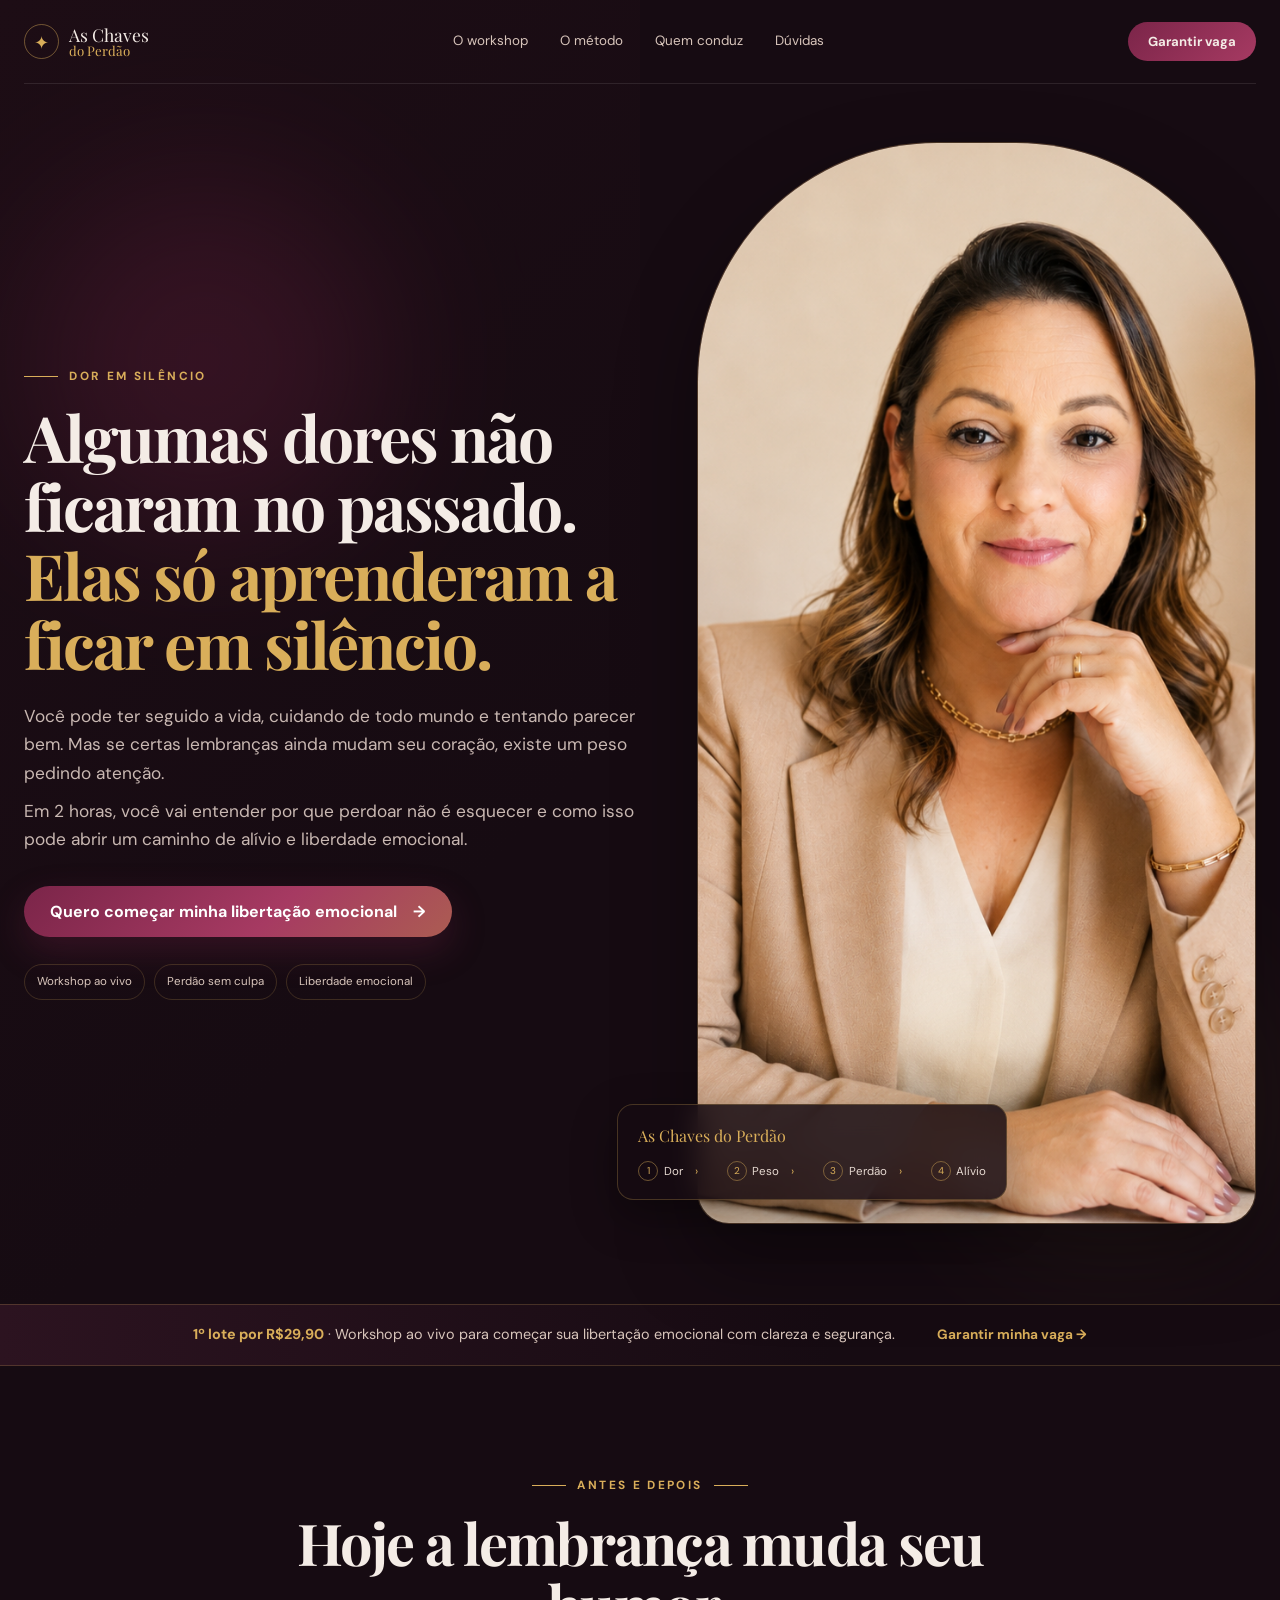
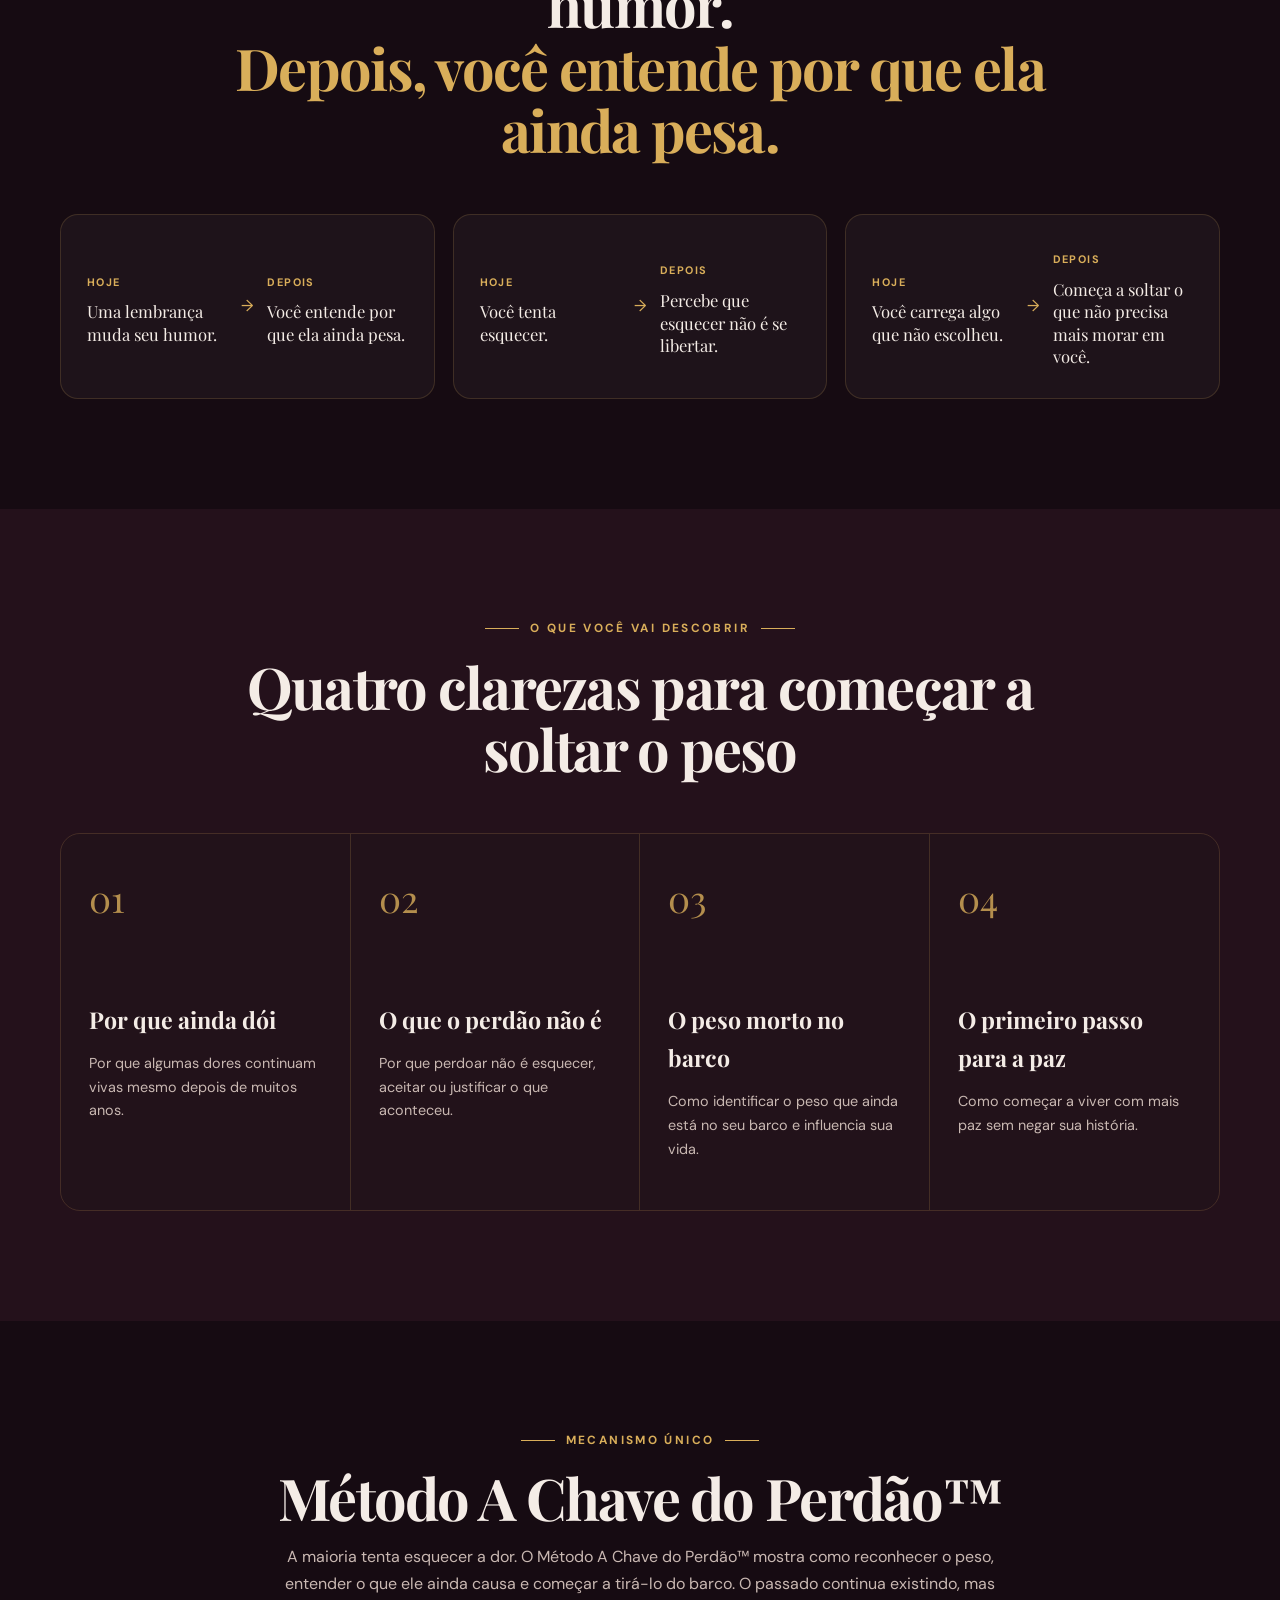
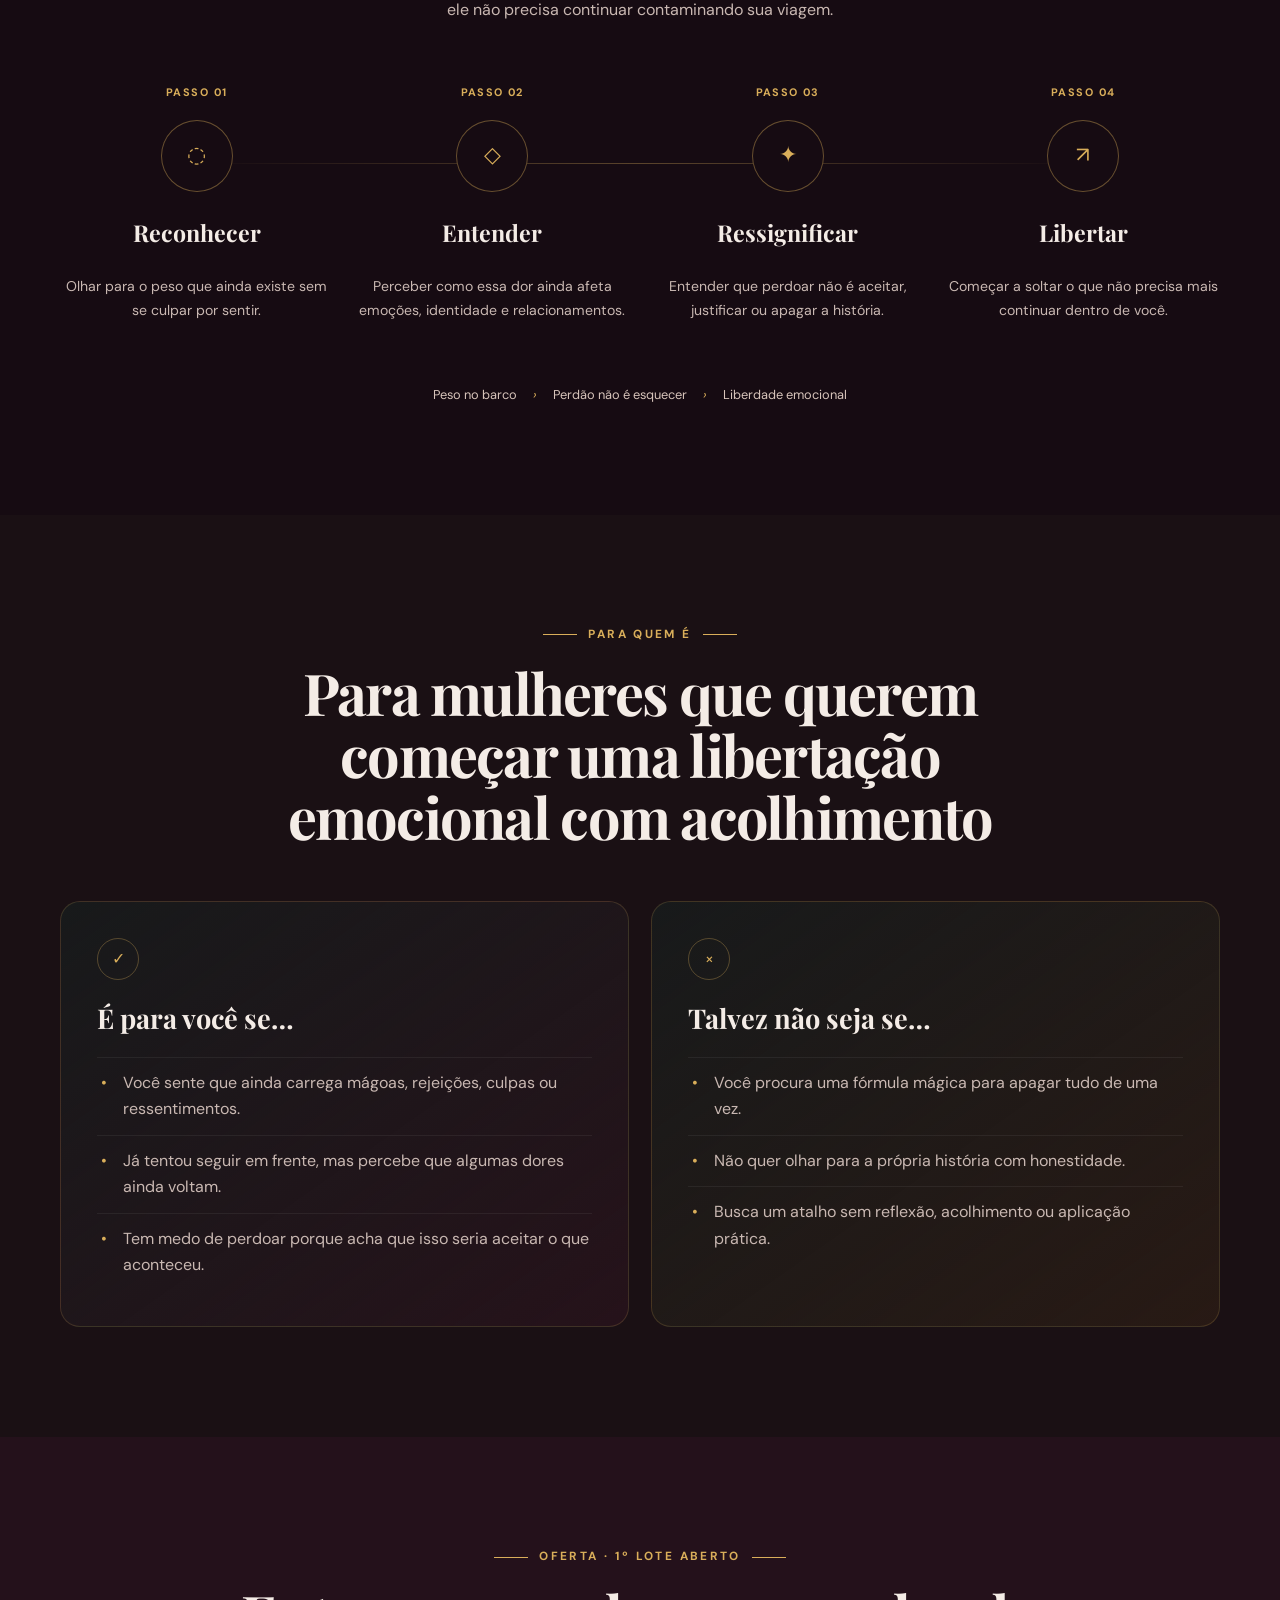
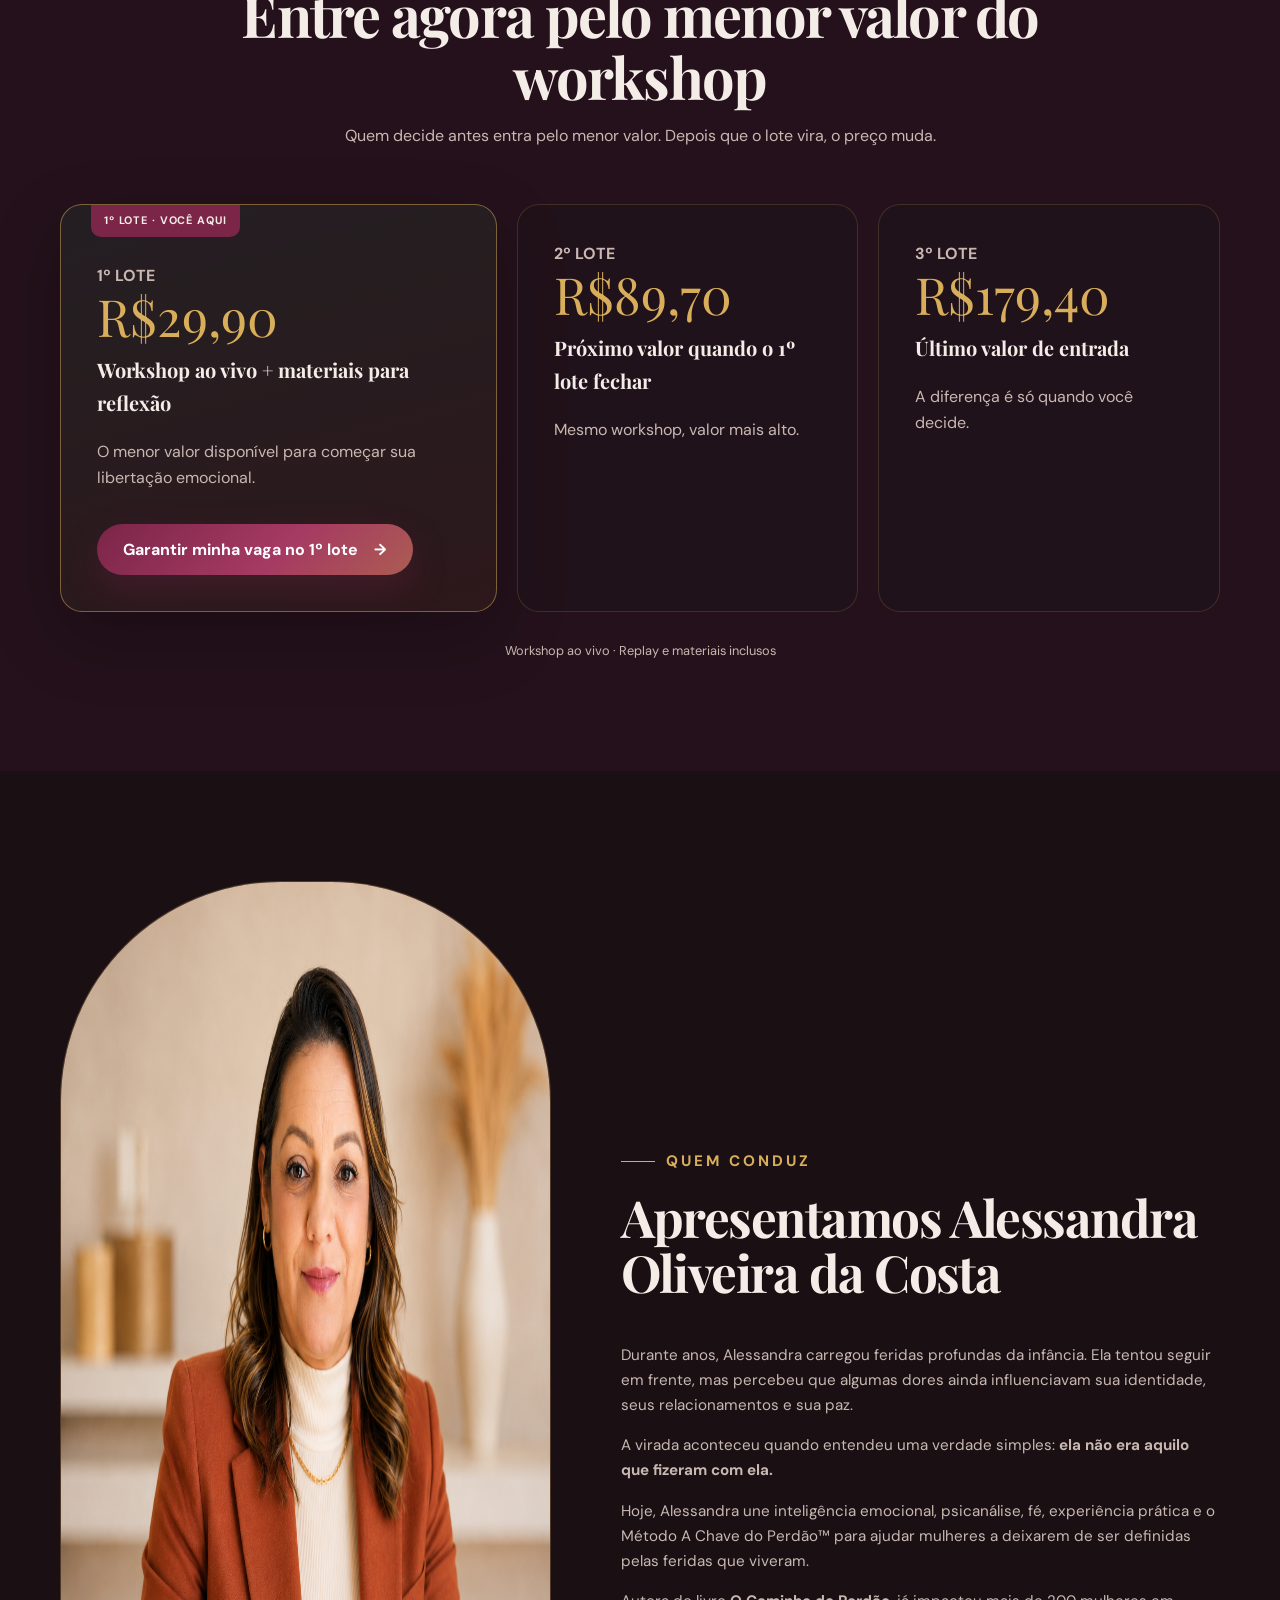
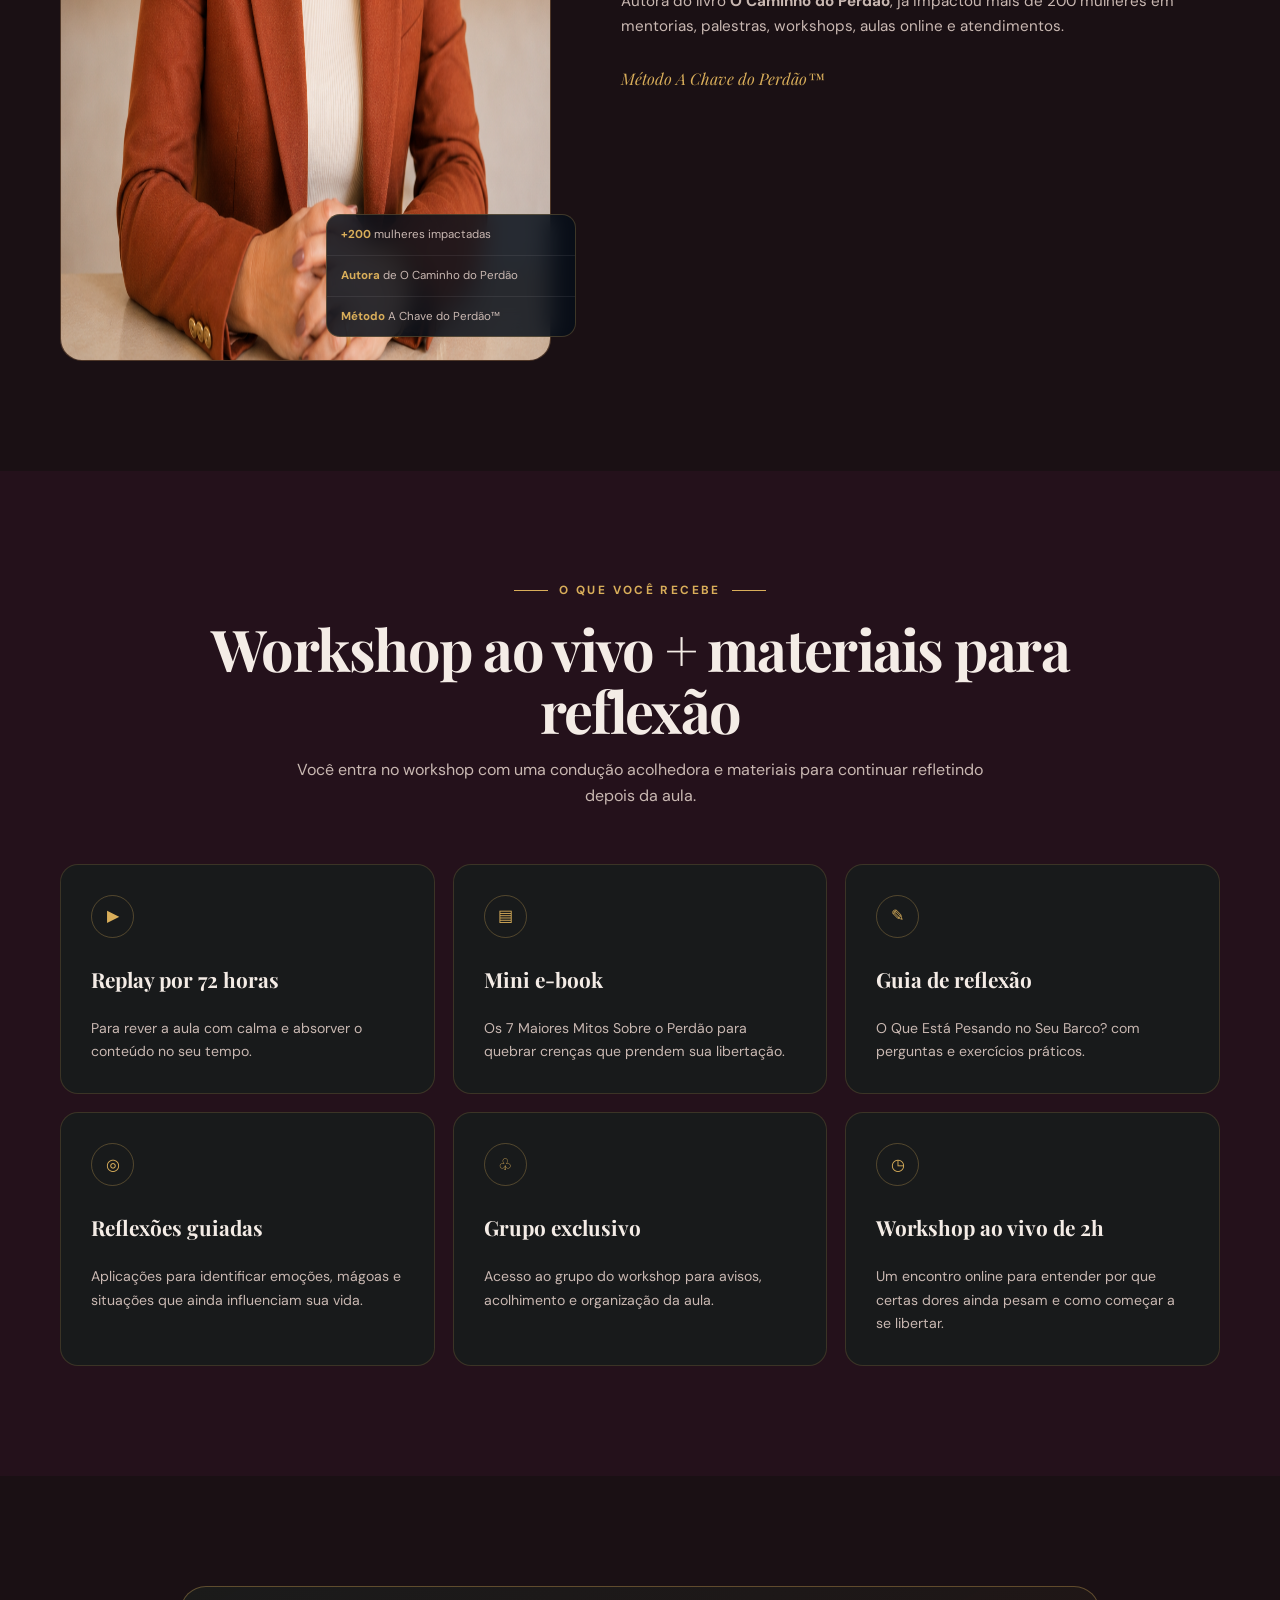
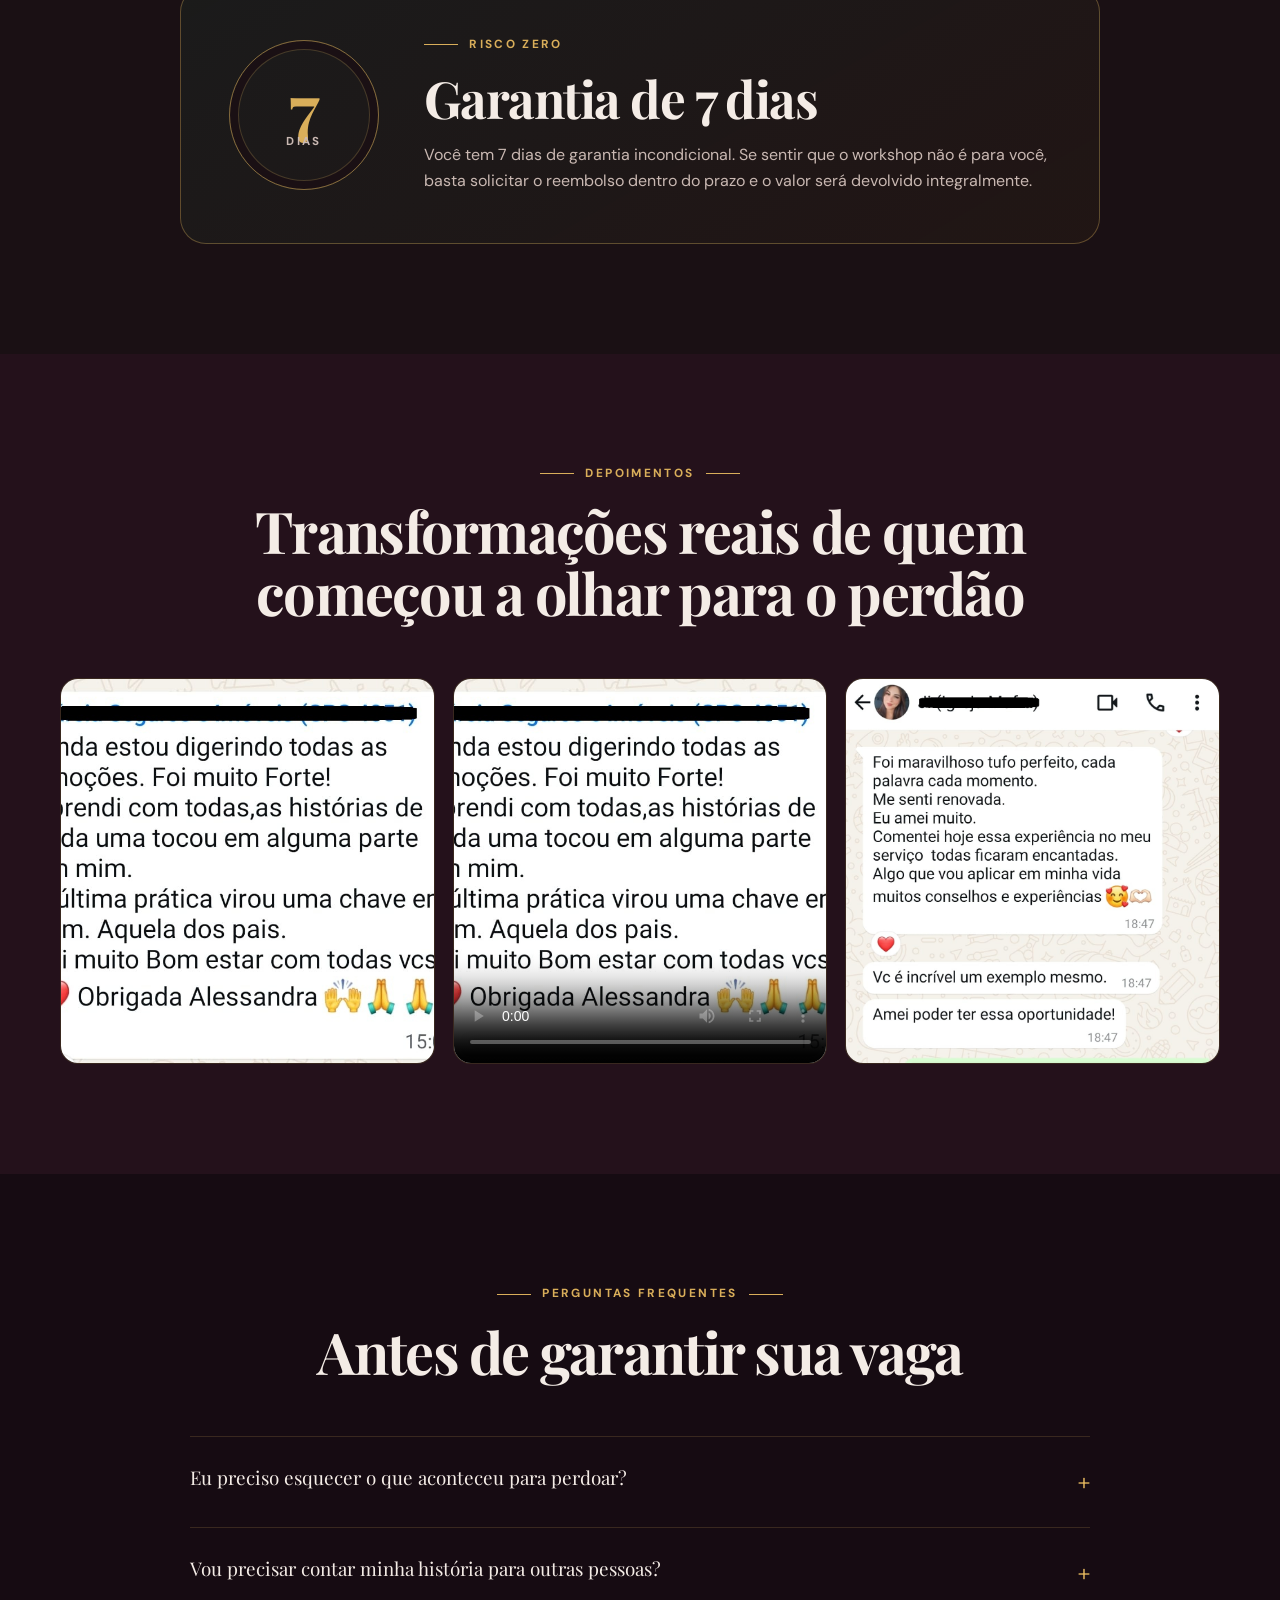
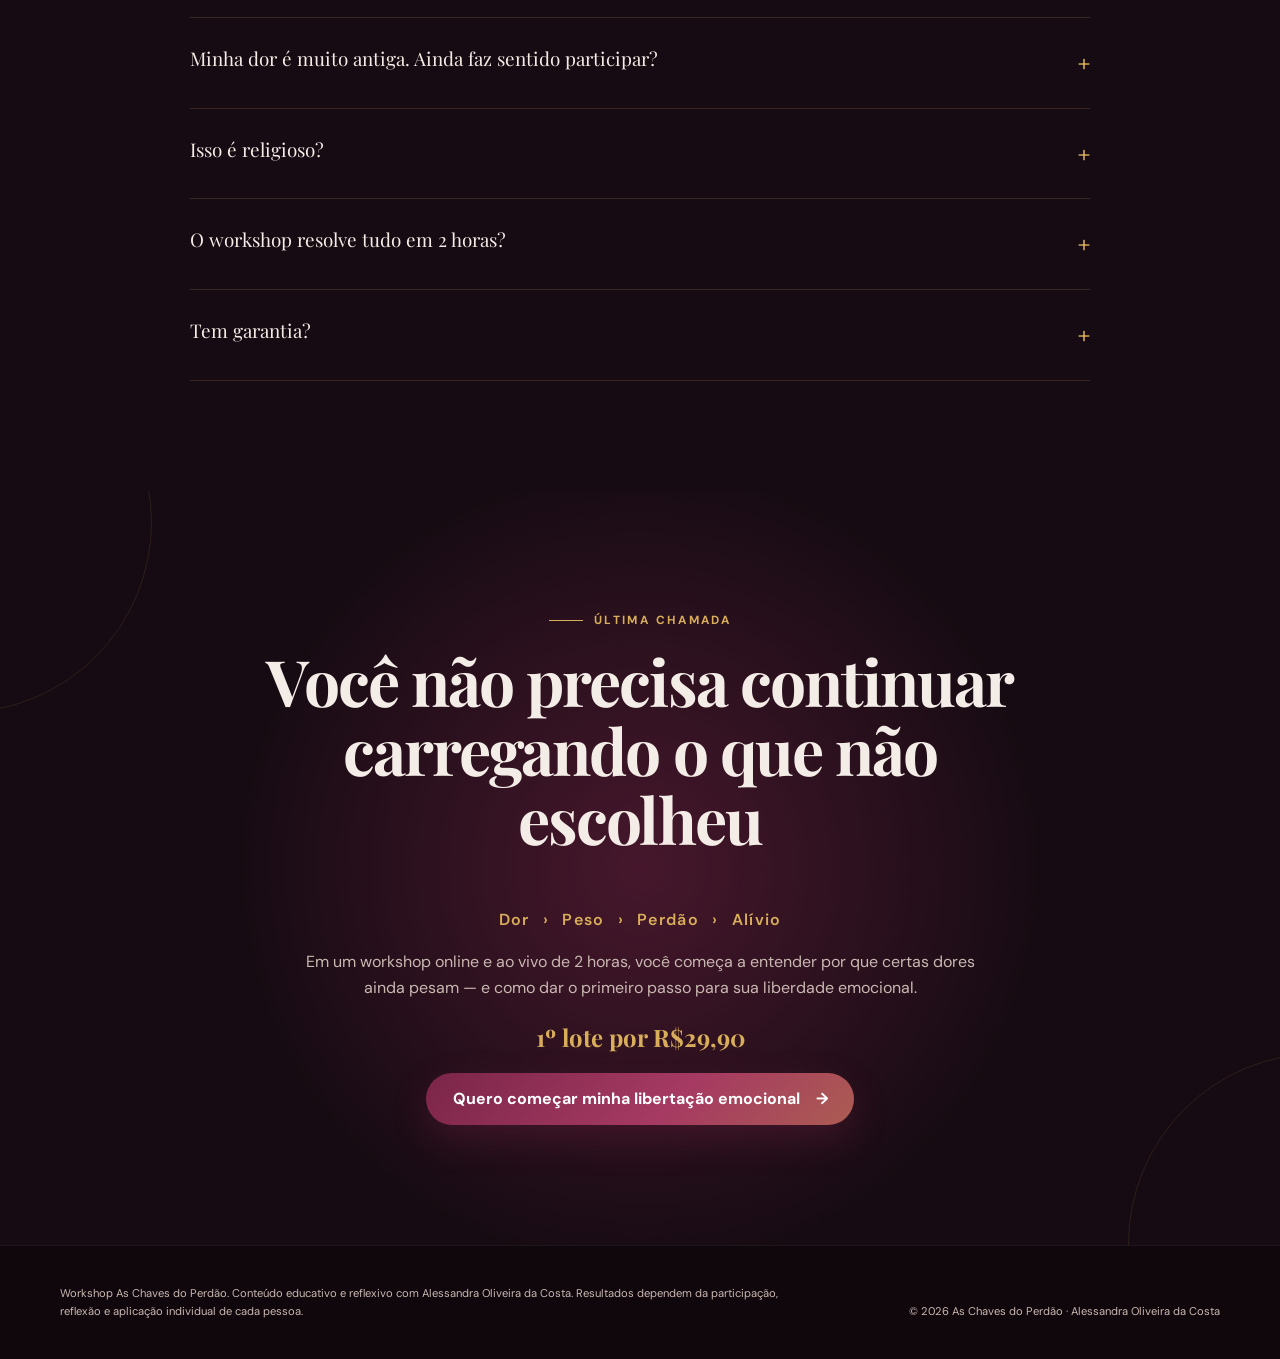
==== index.html @ 867c5a34 "Converte paginas da Jo para site estatico" ====
<!doctype html>
<html lang="pt-BR">
  <head>
    <meta charset="UTF-8" />
    <meta name="viewport" content="width=device-width, initial-scale=1" />
    <meta name="theme-color" content="#160b12" />
    <meta name="description" content="Workshop As Chaves do Perdão com Alessandra Oliveira da Costa." />
    <title>As Chaves do Perdão</title>
    <link rel="icon" href="/favicon.svg" type="image/svg+xml" />
    <link rel="preconnect" href="https://fonts.googleapis.com" />
    <link rel="preconnect" href="https://fonts.gstatic.com" crossorigin />
    <link href="https://fonts.googleapis.com/css2?family=DM+Sans:wght@400;500;600;700&family=Playfair+Display:wght@600;700&display=swap" rel="stylesheet" />
    <link rel="stylesheet" href="/styles.css" />
    <script src="/script.js" defer></script>
  </head>
  <body>
    <a class="skip-link" href="#conteudo">Ir para o conteúdo</a>

    <header class="site-header" aria-label="Navegação principal">
      <a class="brand" href="#inicio" aria-label="As Chaves do Perdão — início">
        <span class="brand-mark" aria-hidden="true">✦</span>
        <span>As Chaves <em>do Perdão</em></span>
      </a>
      <nav class="desktop-nav" aria-label="Seções da página">
        <a href="#descobertas">O workshop</a>
        <a href="#metodo">O método</a>
        <a href="#quem-conduz">Quem conduz</a>
        <a href="#faq">Dúvidas</a>
      </nav>
      <a class="button button-small" href="#oferta">Garantir vaga</a>
    </header>

    <main id="conteudo">
      <section class="hero" id="inicio">
        <div class="hero-glow hero-glow-one" aria-hidden="true"></div>
        <div class="hero-glow hero-glow-two" aria-hidden="true"></div>
        <div class="hero-copy reveal">
          <p class="eyebrow">Dor em silêncio</p>
          <h1 id="hero-title">Algumas dores não ficaram no passado.<br /><span>Elas só aprenderam a ficar em silêncio.</span></h1>
          <div class="hero-description" id="hero-description">
            <p>Você pode ter seguido a vida, cuidando de todo mundo e tentando parecer bem. Mas se certas lembranças ainda mudam seu coração, existe um peso pedindo atenção.</p>
            <p>Em 2 horas, você vai entender por que perdoar não é esquecer e como isso pode abrir um caminho de alívio e liberdade emocional.</p>
          </div>
          <a class="button button-primary" id="hero-button" href="#oferta">Quero começar minha libertação emocional <span aria-hidden="true">→</span></a>
          <ul class="hero-pills" aria-label="Destaques do workshop">
            <li>Workshop ao vivo</li>
            <li>Perdão sem culpa</li>
            <li>Liberdade emocional</li>
          </ul>
        </div>

        <div class="hero-visual reveal reveal-delay">
          <div class="image-frame">
            <img src="/assets/hero-alessandra.png" alt="Alessandra Oliveira da Costa" width="1080" height="1080" fetchpriority="high" />
            <div class="image-shine" aria-hidden="true"></div>
          </div>
          <div class="journey-card" aria-label="Jornada do workshop">
            <p>As Chaves do Perdão</p>
            <ol>
              <li><span>1</span>Dor</li>
              <li><span>2</span>Peso</li>
              <li><span>3</span>Perdão</li>
              <li><span>4</span>Alívio</li>
            </ol>
          </div>
        </div>
      </section>

      <aside class="offer-strip">
        <p><strong>1º lote por R$29,90</strong> · Workshop ao vivo para começar sua libertação emocional com clareza e segurança.</p>
        <a href="#oferta">Garantir minha vaga <span aria-hidden="true">→</span></a>
      </aside>

      <section class="section before-after" aria-labelledby="antes-depois-titulo">
        <div class="section-heading reveal">
          <p class="eyebrow">Antes e depois</p>
          <h2 id="antes-depois-titulo">Hoje a lembrança muda seu humor.<br /><span>Depois, você entende por que ela ainda pesa.</span></h2>
        </div>
        <div class="comparison-grid">
          <article class="comparison-card reveal">
            <div><span>Hoje</span><p>Uma lembrança muda seu humor.</p></div>
            <span class="comparison-arrow" aria-hidden="true">→</span>
            <div><span>Depois</span><p>Você entende por que ela ainda pesa.</p></div>
          </article>
          <article class="comparison-card reveal reveal-delay">
            <div><span>Hoje</span><p>Você tenta esquecer.</p></div>
            <span class="comparison-arrow" aria-hidden="true">→</span>
            <div><span>Depois</span><p>Percebe que esquecer não é se libertar.</p></div>
          </article>
          <article class="comparison-card reveal reveal-delay-two">
            <div><span>Hoje</span><p>Você carrega algo que não escolheu.</p></div>
            <span class="comparison-arrow" aria-hidden="true">→</span>
            <div><span>Depois</span><p>Começa a soltar o que não precisa mais morar em você.</p></div>
          </article>
        </div>
      </section>

      <section class="section section-alt" id="descobertas" aria-labelledby="descobertas-titulo">
        <div class="section-heading reveal">
          <p class="eyebrow">O que você vai descobrir</p>
          <h2 id="descobertas-titulo">Quatro clarezas para começar a soltar o peso</h2>
        </div>
        <div class="four-grid">
          <article class="number-card reveal"><span>01</span><h3>Por que ainda dói</h3><p>Por que algumas dores continuam vivas mesmo depois de muitos anos.</p></article>
          <article class="number-card reveal reveal-delay"><span>02</span><h3>O que o perdão não é</h3><p>Por que perdoar não é esquecer, aceitar ou justificar o que aconteceu.</p></article>
          <article class="number-card reveal reveal-delay-two"><span>03</span><h3>O peso morto no barco</h3><p>Como identificar o peso que ainda está no seu barco e influencia sua vida.</p></article>
          <article class="number-card reveal reveal-delay-three"><span>04</span><h3>O primeiro passo para a paz</h3><p>Como começar a viver com mais paz sem negar sua história.</p></article>
        </div>
      </section>

      <section class="section method" id="metodo" aria-labelledby="metodo-titulo">
        <div class="section-heading section-heading-wide reveal">
          <p class="eyebrow">Mecanismo único</p>
          <h2 id="metodo-titulo">Método A Chave do Perdão™</h2>
          <p>A maioria tenta esquecer a dor. O Método A Chave do Perdão™ mostra como reconhecer o peso, entender o que ele ainda causa e começar a tirá-lo do barco. O passado continua existindo, mas ele não precisa continuar contaminando sua viagem.</p>
        </div>
        <div class="method-path" aria-label="Etapas do método">
          <article class="method-step reveal"><span>Passo 01</span><div class="step-icon" aria-hidden="true">◌</div><h3>Reconhecer</h3><p>Olhar para o peso que ainda existe sem se culpar por sentir.</p></article>
          <article class="method-step reveal reveal-delay"><span>Passo 02</span><div class="step-icon" aria-hidden="true">◇</div><h3>Entender</h3><p>Perceber como essa dor ainda afeta emoções, identidade e relacionamentos.</p></article>
          <article class="method-step reveal reveal-delay-two"><span>Passo 03</span><div class="step-icon" aria-hidden="true">✦</div><h3>Ressignificar</h3><p>Entender que perdoar não é aceitar, justificar ou apagar a história.</p></article>
          <article class="method-step reveal reveal-delay-three"><span>Passo 04</span><div class="step-icon" aria-hidden="true">↗</div><h3>Libertar</h3><p>Começar a soltar o que não precisa mais continuar dentro de você.</p></article>
        </div>
        <div class="method-tags"><span>Peso no barco</span><i aria-hidden="true">›</i><span>Perdão não é esquecer</span><i aria-hidden="true">›</i><span>Liberdade emocional</span></div>
      </section>

      <section class="section audience" aria-labelledby="publico-titulo">
        <div class="section-heading reveal">
          <p class="eyebrow">Para quem é</p>
          <h2 id="publico-titulo">Para mulheres que querem começar uma libertação emocional com acolhimento</h2>
        </div>
        <div class="audience-grid">
          <article class="audience-card audience-yes reveal">
            <span class="audience-icon" aria-hidden="true">✓</span><h3>É para você se…</h3>
            <ul><li>Você sente que ainda carrega mágoas, rejeições, culpas ou ressentimentos.</li><li>Já tentou seguir em frente, mas percebe que algumas dores ainda voltam.</li><li>Tem medo de perdoar porque acha que isso seria aceitar o que aconteceu.</li></ul>
          </article>
          <article class="audience-card audience-no reveal reveal-delay">
            <span class="audience-icon" aria-hidden="true">×</span><h3>Talvez não seja se…</h3>
            <ul><li>Você procura uma fórmula mágica para apagar tudo de uma vez.</li><li>Não quer olhar para a própria história com honestidade.</li><li>Busca um atalho sem reflexão, acolhimento ou aplicação prática.</li></ul>
          </article>
        </div>
      </section>

      <section class="section section-alt pricing-section" id="oferta" aria-labelledby="oferta-titulo">
        <div class="section-heading reveal">
          <p class="eyebrow">Oferta · 1º lote aberto</p>
          <h2 id="oferta-titulo">Entre agora pelo menor valor do workshop</h2>
          <p>Quem decide antes entra pelo menor valor. Depois que o lote vira, o preço muda.</p>
        </div>
        <div class="pricing-grid">
          <article class="price-card featured reveal">
            <span class="price-badge">1º lote · você aqui</span><p class="price-lot">1º lote</p><p class="price">R$29,90</p><h3>Workshop ao vivo + materiais para reflexão</h3><p>O menor valor disponível para começar sua libertação emocional.</p>
            <a class="button button-primary" href="#oferta">Garantir minha vaga no 1º lote <span aria-hidden="true">→</span></a>
          </article>
          <article class="price-card muted reveal reveal-delay"><p class="price-lot">2º lote</p><p class="price">R$89,70</p><h3>Próximo valor quando o 1º lote fechar</h3><p>Mesmo workshop, valor mais alto.</p></article>
          <article class="price-card muted reveal reveal-delay-two"><p class="price-lot">3º lote</p><p class="price">R$179,40</p><h3>Último valor de entrada</h3><p>A diferença é só quando você decide.</p></article>
        </div>
        <p class="pricing-note">Workshop ao vivo · Replay e materiais inclusos</p>
      </section>

      <section class="section presenter" id="quem-conduz" aria-labelledby="apresentadora-titulo">
        <div class="presenter-visual reveal">
          <img src="/assets/quem-conduz-alessandra.png" alt="Alessandra Oliveira da Costa, criadora do Método A Chave do Perdão" width="1080" height="1080" />
          <div class="presenter-stats"><span><strong>+200</strong> mulheres impactadas</span><span><strong>Autora</strong> de O Caminho do Perdão</span><span><strong>Método</strong> A Chave do Perdão™</span></div>
        </div>
        <div class="presenter-copy reveal reveal-delay">
          <p class="eyebrow">Quem conduz</p>
          <h2 id="apresentadora-titulo">Apresentamos Alessandra Oliveira da Costa</h2>
          <p>Durante anos, Alessandra carregou feridas profundas da infância. Ela tentou seguir em frente, mas percebeu que algumas dores ainda influenciavam sua identidade, seus relacionamentos e sua paz.</p>
          <p>A virada aconteceu quando entendeu uma verdade simples: <strong>ela não era aquilo que fizeram com ela.</strong></p>
          <p>Hoje, Alessandra une inteligência emocional, psicanálise, fé, experiência prática e o Método A Chave do Perdão™ para ajudar mulheres a deixarem de ser definidas pelas feridas que viveram.</p>
          <p>Autora do livro <strong>O Caminho do Perdão</strong>, já impactou mais de 200 mulheres em mentorias, palestras, workshops, aulas online e atendimentos.</p>
          <span class="signature">Método A Chave do Perdão™</span>
        </div>
      </section>

      <section class="section section-alt receive" aria-labelledby="recebe-titulo">
        <div class="section-heading section-heading-wide reveal">
          <p class="eyebrow">O que você recebe</p>
          <h2 id="recebe-titulo">Workshop ao vivo + materiais para reflexão</h2>
          <p>Você entra no workshop com uma condução acolhedora e materiais para continuar refletindo depois da aula.</p>
        </div>
        <div class="receive-grid">
          <article class="receive-card reveal"><span aria-hidden="true">▶</span><h3>Replay por 72 horas</h3><p>Para rever a aula com calma e absorver o conteúdo no seu tempo.</p></article>
          <article class="receive-card reveal reveal-delay"><span aria-hidden="true">▤</span><h3>Mini e-book</h3><p>Os 7 Maiores Mitos Sobre o Perdão para quebrar crenças que prendem sua libertação.</p></article>
          <article class="receive-card reveal reveal-delay-two"><span aria-hidden="true">✎</span><h3>Guia de reflexão</h3><p>O Que Está Pesando no Seu Barco? com perguntas e exercícios práticos.</p></article>
          <article class="receive-card reveal"><span aria-hidden="true">◎</span><h3>Reflexões guiadas</h3><p>Aplicações para identificar emoções, mágoas e situações que ainda influenciam sua vida.</p></article>
          <article class="receive-card reveal reveal-delay"><span aria-hidden="true">♧</span><h3>Grupo exclusivo</h3><p>Acesso ao grupo do workshop para avisos, acolhimento e organização da aula.</p></article>
          <article class="receive-card reveal reveal-delay-two"><span aria-hidden="true">◷</span><h3>Workshop ao vivo de 2h</h3><p>Um encontro online para entender por que certas dores ainda pesam e como começar a se libertar.</p></article>
        </div>
      </section>

      <section class="section guarantee" aria-labelledby="garantia-titulo">
        <div class="guarantee-card reveal">
          <div class="guarantee-seal"><strong>7</strong><span>dias</span></div>
          <div><p class="eyebrow">Risco zero</p><h2 id="garantia-titulo">Garantia de 7 dias</h2><p>Você tem 7 dias de garantia incondicional. Se sentir que o workshop não é para você, basta solicitar o reembolso dentro do prazo e o valor será devolvido integralmente.</p></div>
        </div>
      </section>

      <section class="section section-alt testimonials" aria-labelledby="depoimentos-titulo">
        <div class="section-heading reveal"><p class="eyebrow">Depoimentos</p><h2 id="depoimentos-titulo">Transformações reais de quem começou a olhar para o perdão</h2></div>
        <div class="testimonial-grid">
          <figure class="testimonial reveal"><img src="/assets/depoimento-marcia.jpg" alt="Depoimento de Márcia sobre a experiência" width="1080" height="1350" /></figure>
          <figure class="testimonial testimonial-video reveal reveal-delay"><video controls preload="metadata" poster="/assets/depoimento-marcia.jpg"><source src="/assets/depoimento.mp4" type="video/mp4" />Seu navegador não suporta a reprodução do vídeo.</video></figure>
          <figure class="testimonial reveal reveal-delay-two"><img src="/assets/depoimento-ji.jpg" alt="Depoimento de participante sobre a experiência" width="1080" height="1350" /></figure>
        </div>
      </section>

      <section class="section faq" id="faq" aria-labelledby="faq-titulo">
        <div class="section-heading reveal"><p class="eyebrow">Perguntas frequentes</p><h2 id="faq-titulo">Antes de garantir sua vaga</h2></div>
        <div class="accordion reveal">
          <details><summary>Eu preciso esquecer o que aconteceu para perdoar?<span aria-hidden="true">+</span></summary><p>Não. O workshop mostra justamente que perdoar não é esquecer. Perdoar é começar a soltar o peso que ficou dentro de você.</p></details>
          <details><summary>Vou precisar contar minha história para outras pessoas?<span aria-hidden="true">+</span></summary><p>Não. As reflexões podem ser feitas de forma individual e reservada. Você não precisa expor sua história para participar.</p></details>
          <details><summary>Minha dor é muito antiga. Ainda faz sentido participar?<span aria-hidden="true">+</span></summary><p>Sim. Muitas dores antigas continuam afetando a vida quando não são compreendidas e ressignificadas.</p></details>
          <details><summary>Isso é religioso?<span aria-hidden="true">+</span></summary><p>O conteúdo pode dialogar com fé e espiritualidade, mas trabalha também emoções, identidade, perdão e autoconhecimento de forma prática.</p></details>
          <details><summary>O workshop resolve tudo em 2 horas?<span aria-hidden="true">+</span></summary><p>Não. Ele entrega clareza e o primeiro passo. A transformação profunda continua em uma jornada maior.</p></details>
          <details><summary>Tem garantia?<span aria-hidden="true">+</span></summary><p>Sim. Você tem 7 dias de garantia incondicional para pedir reembolso, caso sinta que o workshop não é para você.</p></details>
        </div>
      </section>

      <section class="final-cta" id="garantir-vaga" aria-labelledby="final-titulo">
        <div class="final-inner reveal"><p class="eyebrow">Última chamada</p><h2 id="final-titulo">Você não precisa continuar carregando o que não escolheu</h2><p class="final-path">Dor <span>›</span> Peso <span>›</span> Perdão <span>›</span> Alívio</p><p>Em um workshop online e ao vivo de 2 horas, você começa a entender por que certas dores ainda pesam — e como dar o primeiro passo para sua liberdade emocional.</p><strong>1º lote por R$29,90</strong><a class="button button-primary" href="#oferta">Quero começar minha libertação emocional <span aria-hidden="true">→</span></a></div>
      </section>
    </main>

    <footer><p>Workshop As Chaves do Perdão. Conteúdo educativo e reflexivo com Alessandra Oliveira da Costa. Resultados dependem da participação, reflexão e aplicação individual de cada pessoa.</p><p>© 2026 As Chaves do Perdão · Alessandra Oliveira da Costa</p></footer>

    <div class="mobile-cta" aria-label="Oferta fixa"><span>1º lote · <strong>R$29,90</strong></span><a class="button button-primary" href="#oferta">Quero minha vaga</a></div>
  </body>
</html>
---- styles.css ----
:root {
  --ink: #160b12;
  --ink-soft: #1a1014;
  --wine: #7b2549;
  --wine-light: #a63a62;
  --gold: #d9ae5a;
  --cream: #f4ece6;
  --muted: #c9b8b2;
  --line: rgba(217, 174, 90, 0.18);
  --card: rgba(255, 255, 255, 0.035);
  --display: "Playfair Display", Georgia, serif;
  --sans: "DM Sans", Arial, sans-serif;
}

* { box-sizing: border-box; }
html { scroll-behavior: smooth; }
body { margin: 0; background: var(--ink); color: var(--cream); font-family: var(--sans); font-size: 16px; line-height: 1.65; overflow-x: hidden; }
img, video { display: block; max-width: 100%; }
a { color: inherit; text-decoration: none; }
h1, h2, h3, p { margin-top: 0; }
h1, h2 { font-family: var(--display); letter-spacing: -0.03em; line-height: 1.08; }
h2 { font-size: clamp(2.15rem, 4.5vw, 4.5rem); }
p { color: var(--muted); }
.skip-link { position: fixed; z-index: 100; left: 1rem; top: -5rem; padding: .7rem 1rem; background: var(--cream); color: var(--ink); border-radius: .5rem; }
.skip-link:focus { top: 1rem; }
.site-header { position: absolute; z-index: 20; top: 0; left: 0; right: 0; display: flex; align-items: center; justify-content: space-between; width: min(1240px, calc(100% - 48px)); margin: 0 auto; padding: 22px 0; border-bottom: 1px solid rgba(244,236,230,.1); }
.brand { display: flex; align-items: center; gap: .65rem; font-family: var(--display); font-size: 1.1rem; line-height: 1; }
.brand em { display: block; color: var(--gold); font-size: .83rem; font-style: normal; }
.brand-mark { display: grid; place-items: center; width: 35px; height: 35px; border: 1px solid rgba(217,174,90,.45); border-radius: 50%; color: var(--gold); }
.desktop-nav { display: flex; gap: 2rem; font-size: .84rem; color: #d8c5bb; }
.desktop-nav a { transition: color .2s; }
.desktop-nav a:hover { color: var(--gold); }
.button { display: inline-flex; align-items: center; justify-content: center; gap: 1rem; border-radius: 999px; font-weight: 700; line-height: 1.2; transition: transform .2s, box-shadow .2s, filter .2s; }
.button:hover { transform: translateY(-2px); filter: brightness(1.08); }
.button:focus-visible, summary:focus-visible, a:focus-visible { outline: 3px solid var(--gold); outline-offset: 4px; }
.button-small { padding: .72rem 1.25rem; background: linear-gradient(135deg, var(--wine), var(--wine-light)); font-size: .82rem; }
.button-primary { padding: 1rem 1.65rem; background: linear-gradient(135deg, var(--wine) 0%, var(--wine-light) 58%, #b17d43 140%); box-shadow: 0 14px 35px rgba(123,37,73,.3); color: white; }

.hero { position: relative; min-height: 820px; display: grid; grid-template-columns: 1.05fr .95fr; gap: 56px; align-items: center; width: min(1240px, calc(100% - 48px)); margin: 0 auto; padding: 142px 0 80px; }
.hero::before { content: ""; position: absolute; inset: 0 50% 0 calc(50% - 50vw); z-index: -2; background: linear-gradient(135deg, #1d0d15, var(--ink) 70%); }
.hero-glow { position: absolute; z-index: -1; border-radius: 50%; filter: blur(80px); opacity: .28; }
.hero-glow-one { width: 360px; height: 360px; background: var(--wine); left: 0; top: 180px; }
.hero-glow-two { width: 280px; height: 280px; background: var(--gold); right: 0; bottom: 60px; opacity: .1; }
.eyebrow { display: flex; align-items: center; gap: .7rem; margin-bottom: 1rem; color: var(--gold); font-size: .74rem; font-weight: 700; letter-spacing: .2em; text-transform: uppercase; }
.eyebrow::before { content: ""; width: 34px; height: 1px; background: var(--gold); }
.hero h1 { max-width: 720px; margin-bottom: 1.45rem; font-size: clamp(2.65rem, 5vw, 5.25rem); }
.hero h1 span, .section-heading h2 span { color: var(--gold); }
.hero-description { max-width: 620px; margin-bottom: 2rem; }
.hero-description p { margin-bottom: .6rem; font-size: 1.08rem; }
.hero-pills { display: flex; flex-wrap: wrap; gap: .55rem; margin: 1.7rem 0 0; padding: 0; list-style: none; }
.hero-pills li { padding: .45rem .75rem; border: 1px solid rgba(217,174,90,.2); border-radius: 999px; color: #d8c5bb; font-size: .72rem; }
.hero-visual { position: relative; max-width: 560px; justify-self: end; }
.image-frame { position: relative; overflow: hidden; border: 1px solid rgba(217,174,90,.25); border-radius: 240px 240px 32px 32px; background: linear-gradient(160deg, #211018, var(--ink)); box-shadow: 0 35px 80px rgba(0,0,0,.38); }
.image-frame::after { content: ""; position: absolute; inset: 0; border: 1px solid rgba(255,255,255,.06); border-radius: inherit; pointer-events: none; }
.image-frame img { width: 100%; aspect-ratio: 1 / 1.08; object-fit: cover; object-position: center top; }
.image-shine { position: absolute; inset: auto 12% 0; height: 26%; background: radial-gradient(circle at center, rgba(217,174,90,.2), transparent 70%); filter: blur(12px); }
.journey-card { position: absolute; left: -80px; bottom: 24px; width: min(390px, 84%); padding: 18px 20px; border: 1px solid rgba(217,174,90,.25); border-radius: 16px; background: rgba(22,11,18,.84); box-shadow: 0 16px 44px rgba(0,0,0,.36); backdrop-filter: blur(14px); }
.journey-card > p { margin-bottom: .7rem; color: var(--gold); font-family: var(--display); font-size: 1rem; }
.journey-card ol { display: flex; align-items: center; justify-content: space-between; gap: .25rem; margin: 0; padding: 0; list-style: none; font-size: .72rem; }
.journey-card li { display: flex; align-items: center; gap: .35rem; color: #e6d9d1; }
.journey-card li:not(:last-child)::after { content: "›"; margin-left: .4rem; color: var(--gold); }
.journey-card li span { display: grid; place-items: center; width: 20px; height: 20px; border: 1px solid rgba(217,174,90,.45); border-radius: 50%; color: var(--gold); font-size: .62rem; }
.offer-strip { display: flex; align-items: center; justify-content: center; gap: 42px; padding: 18px 24px; border-block: 1px solid rgba(217,174,90,.22); background: linear-gradient(90deg, #2c1320, #160b12 65%); }
.offer-strip p { margin: 0; color: #d8c5bb; font-size: .9rem; }
.offer-strip strong, .offer-strip a { color: var(--gold); }
.offer-strip a { font-weight: 700; font-size: .85rem; }

.section { padding: 110px max(24px, calc((100vw - 1160px) / 2)); }
.section-alt { background: #24111b; }
.section-heading { max-width: 830px; margin: 0 auto 54px; text-align: center; }
.section-heading .eyebrow { justify-content: center; }
.section-heading .eyebrow::after { content: ""; width: 34px; height: 1px; background: var(--gold); }
.section-heading h2 { margin-bottom: 1rem; }
.section-heading > p:last-child { max-width: 720px; margin-inline: auto; }
.section-heading-wide { max-width: 940px; }
.comparison-grid { display: grid; grid-template-columns: repeat(3, 1fr); gap: 18px; }
.comparison-card { display: grid; grid-template-columns: 1fr auto 1fr; gap: 14px; align-items: center; min-height: 185px; padding: 26px; border: 1px solid var(--line); border-radius: 18px; background: var(--card); }
.comparison-card div > span { color: var(--gold); font-size: .68rem; font-weight: 700; letter-spacing: .13em; text-transform: uppercase; }
.comparison-card p { margin: .4rem 0 0; color: var(--cream); font-family: var(--display); font-size: 1.04rem; line-height: 1.35; }
.comparison-arrow { color: var(--gold); }
.four-grid { display: grid; grid-template-columns: repeat(4, 1fr); border: 1px solid var(--line); border-radius: 20px; overflow: hidden; }
.number-card { position: relative; min-height: 300px; padding: 34px 28px; background: rgba(24,26,27,.14); }
.number-card:not(:last-child) { border-right: 1px solid var(--line); }
.number-card > span { color: var(--gold); font-family: var(--display); font-size: 2.3rem; opacity: .8; }
.number-card h3 { margin: 4.5rem 0 .8rem; font-family: var(--display); font-size: 1.45rem; }
.number-card p { font-size: .9rem; }
.method { background: var(--ink); }
.method-path { position: relative; display: grid; grid-template-columns: repeat(4, 1fr); gap: 22px; }
.method-path::before { content: ""; position: absolute; top: 85px; left: 12%; right: 12%; height: 1px; background: linear-gradient(90deg, transparent, var(--gold), transparent); opacity: .35; }
.method-step { position: relative; text-align: center; }
.method-step > span { color: var(--gold); font-size: .68rem; font-weight: 700; letter-spacing: .13em; text-transform: uppercase; }
.step-icon { position: relative; z-index: 1; display: grid; place-items: center; width: 72px; height: 72px; margin: 16px auto 22px; border: 1px solid rgba(217,174,90,.42); border-radius: 50%; background: var(--ink); color: var(--gold); font-size: 1.35rem; }
.method-step h3 { font-family: var(--display); font-size: 1.45rem; }
.method-step p { font-size: .88rem; }
.method-tags { display: flex; justify-content: center; gap: 16px; margin-top: 48px; color: #d8c5bb; font-size: .8rem; }
.method-tags i { color: var(--gold); }
.audience { background: var(--ink-soft); }
.audience-grid { display: grid; grid-template-columns: 1fr 1fr; gap: 22px; }
.audience-card { padding: 36px; border: 1px solid var(--line); border-radius: 20px; background: #181a1b; }
.audience-yes { background: linear-gradient(145deg, #181a1b, rgba(123,37,73,.12)); }
.audience-no { background: linear-gradient(145deg, #181a1b, rgba(142,99,25,.12)); }
.audience-icon { display: grid; place-items: center; width: 42px; height: 42px; border: 1px solid rgba(217,174,90,.32); border-radius: 50%; color: var(--gold); }
.audience-card h3 { margin: 1rem 0; font-family: var(--display); font-size: 1.7rem; }
.audience-card ul { margin: 0; padding: 0; list-style: none; color: var(--muted); }
.audience-card li { position: relative; padding: 12px 0 12px 26px; border-top: 1px solid rgba(255,255,255,.06); }
.audience-card li::before { content: "•"; position: absolute; left: 4px; color: var(--gold); }
.pricing-grid { display: grid; grid-template-columns: 1.15fr .9fr .9fr; gap: 20px; align-items: stretch; }
.price-card { position: relative; padding: 36px; border: 1px solid var(--line); border-radius: 22px; background: rgba(24,26,27,.2); }
.price-card.featured { padding-top: 58px; border-color: rgba(217,174,90,.48); background: linear-gradient(165deg, rgba(37,126,89,.13), rgba(147,109,34,.08)); box-shadow: 0 25px 70px rgba(0,0,0,.22); }
.price-badge { position: absolute; top: 0; left: 30px; padding: 7px 13px; border-radius: 0 0 10px 10px; background: var(--wine); color: var(--cream); font-size: .68rem; font-weight: 700; letter-spacing: .08em; text-transform: uppercase; }
.price-lot { margin-bottom: .1rem; color: var(--muted); font-weight: 700; text-transform: uppercase; }
.price { margin-bottom: .7rem; color: var(--gold); font-family: var(--display); font-size: clamp(2.5rem, 4vw, 4rem); line-height: 1; }
.price-card h3 { font-family: var(--display); font-size: 1.25rem; }
.price-card .button { margin-top: 1rem; }
.price-card.muted { opacity: .68; }
.pricing-note { margin: 28px 0 0; text-align: center; font-size: .8rem; }
.presenter { display: grid; grid-template-columns: .9fr 1.1fr; gap: 70px; align-items: center; background: var(--ink-soft); }
.presenter-visual { position: relative; }
.presenter-visual > img { width: 100%; border: 1px solid rgba(217,174,90,.25); border-radius: 220px 220px 22px 22px; background: #211018; }
.presenter-stats { position: absolute; right: -25px; bottom: 24px; display: grid; gap: 1px; min-width: 250px; overflow: hidden; border: 1px solid rgba(217,174,90,.25); border-radius: 14px; background: rgba(5,14,25,.83); backdrop-filter: blur(12px); }
.presenter-stats span { padding: 10px 14px; color: var(--muted); font-size: .72rem; }
.presenter-stats span + span { border-top: 1px solid rgba(255,255,255,.07); }
.presenter-stats strong { color: var(--gold); }
.presenter-copy h2 { font-size: clamp(2.3rem, 4vw, 4rem); }
.presenter-copy p { font-size: .95rem; }
.signature { display: inline-block; margin-top: .75rem; color: var(--gold); font-family: var(--display); font-style: italic; }
.receive-grid { display: grid; grid-template-columns: repeat(3, 1fr); gap: 18px; }
.receive-card { min-height: 220px; padding: 30px; border: 1px solid var(--line); border-radius: 18px; background: #181a1b; }
.receive-card > span { display: grid; place-items: center; width: 43px; height: 43px; margin-bottom: 1.5rem; border: 1px solid rgba(217,174,90,.3); border-radius: 50%; color: var(--gold); }
.receive-card h3 { font-family: var(--display); font-size: 1.3rem; }
.receive-card p { margin: 0; font-size: .88rem; }
.guarantee { background: var(--ink-soft); }
.guarantee-card { display: grid; grid-template-columns: auto 1fr; gap: 45px; align-items: center; max-width: 920px; margin: 0 auto; padding: 48px; border: 1px solid rgba(217,174,90,.35); border-radius: 26px; background: linear-gradient(150deg, rgba(37,126,89,.1), rgba(147,109,34,.06)); }
.guarantee-card h2 { margin-bottom: 1rem; font-size: clamp(2.2rem, 4vw, 3.6rem); }
.guarantee-card p:last-child { margin-bottom: 0; }
.guarantee-seal { display: grid; place-items: center; align-content: center; width: 150px; height: 150px; border: 1px solid rgba(217,174,90,.55); border-radius: 50%; box-shadow: inset 0 0 0 8px var(--ink-soft), inset 0 0 0 9px rgba(217,174,90,.22); }
.guarantee-seal strong { color: var(--gold); font-family: var(--display); font-size: 4.2rem; line-height: .8; }
.guarantee-seal span { color: var(--muted); font-size: .72rem; font-weight: 700; letter-spacing: .2em; text-transform: uppercase; }
.testimonial-grid { display: grid; grid-template-columns: repeat(3, 1fr); gap: 18px; }
.testimonial { overflow: hidden; margin: 0; border: 1px solid var(--line); border-radius: 18px; background: var(--ink); }
.testimonial img, .testimonial video { width: 100%; height: 100%; max-height: 590px; object-fit: cover; }
.accordion { max-width: 900px; margin: 0 auto; border-top: 1px solid var(--line); }
.accordion details { border-bottom: 1px solid var(--line); }
.accordion summary { display: flex; justify-content: space-between; gap: 24px; padding: 25px 0; color: var(--cream); font-family: var(--display); font-size: 1.18rem; cursor: pointer; list-style: none; }
.accordion summary::-webkit-details-marker { display: none; }
.accordion summary span { color: var(--gold); font-family: var(--sans); font-size: 1.5rem; font-weight: 300; transition: transform .2s; }
.accordion details[open] summary span { transform: rotate(45deg); }
.accordion details p { max-width: 730px; padding: 0 0 24px; }
.final-cta { position: relative; overflow: hidden; padding: 120px 24px; text-align: center; background: radial-gradient(circle at 50% 50%, rgba(123,37,73,.48), transparent 55%), #160b12; }
.final-cta::before, .final-cta::after { content: ""; position: absolute; width: 380px; height: 380px; border: 1px solid rgba(217,174,90,.12); border-radius: 50%; }
.final-cta::before { left: -230px; top: -160px; }
.final-cta::after { right: -230px; bottom: -190px; }
.final-inner { position: relative; z-index: 1; max-width: 850px; margin: 0 auto; }
.final-inner .eyebrow { justify-content: center; }
.final-inner h2 { font-size: clamp(2.6rem, 5vw, 5.2rem); }
.final-inner > p:not(.eyebrow) { max-width: 700px; margin-inline: auto; }
.final-path { color: var(--gold) !important; font-weight: 600; letter-spacing: .08em; }
.final-path span { margin: 0 8px; }
.final-inner > strong { display: block; margin: 1rem 0; color: var(--gold); font-family: var(--display); font-size: 1.5rem; }
footer { display: grid; grid-template-columns: 1fr auto; gap: 40px; align-items: end; padding: 38px max(24px, calc((100vw - 1160px) / 2)); border-top: 1px solid rgba(255,255,255,.06); background: #10070c; }
footer p { max-width: 740px; margin: 0; font-size: .7rem; }
.mobile-cta { display: none; }

.reveal { opacity: 1; transform: translateY(0); transition: opacity .7s ease, transform .7s ease; }
.reveal.is-visible { opacity: 1; transform: translateY(0); }
.reveal-delay { transition-delay: .1s; }
.reveal-delay-two { transition-delay: .2s; }
.reveal-delay-three { transition-delay: .3s; }

@media (prefers-reduced-motion: reduce) { html { scroll-behavior: auto; } .reveal { opacity: 1; transform: none; transition: none; } .button { transition: none; } }
@media (max-width: 1000px) {
  .desktop-nav { display: none; }
  .hero { min-height: auto; grid-template-columns: 1fr 1fr; gap: 28px; }
  .journey-card { left: -20px; }
  .comparison-grid { grid-template-columns: 1fr; }
  .comparison-card { grid-template-columns: 1fr auto 1fr; min-height: 140px; }
  .four-grid { grid-template-columns: 1fr 1fr; }
  .number-card:nth-child(2) { border-right: 0; }
  .number-card:nth-child(-n+2) { border-bottom: 1px solid var(--line); }
  .method-path { grid-template-columns: 1fr 1fr; }
  .method-path::before { display: none; }
  .pricing-grid { grid-template-columns: 1fr 1fr; }
  .price-card.featured { grid-column: 1 / -1; }
  .presenter { gap: 40px; }
}

@media (max-width: 720px) {
  body { padding-bottom: 76px; }
  .site-header { width: calc(100% - 32px); padding: 16px 0; }
  .site-header > .button { display: none; }
  .brand { font-size: 1rem; }
  .hero { grid-template-columns: 1fr; width: calc(100% - 32px); padding: 110px 0 56px; }
  .hero::before { inset: 0 calc(50% - 50vw); }
  .hero-copy { text-align: center; }
  .hero-copy .eyebrow { justify-content: center; }
  .hero h1 { font-size: clamp(2.55rem, 12vw, 4.2rem); }
  .hero-description p { font-size: .97rem; }
  .hero-pills { justify-content: center; }
  .hero-visual { max-width: 510px; justify-self: center; }
  .journey-card { left: 3%; right: 3%; bottom: 12px; width: 94%; }
  .offer-strip { display: none; }
  .section { padding: 78px 20px; }
  .section-heading { margin-bottom: 38px; }
  .section-heading h2 { font-size: clamp(2.2rem, 11vw, 3.3rem); }
  .comparison-card { grid-template-columns: 1fr; gap: 10px; }
  .comparison-arrow { transform: rotate(90deg); }
  .four-grid, .method-path, .audience-grid, .pricing-grid, .presenter, .receive-grid, .testimonial-grid { grid-template-columns: 1fr; }
  .number-card { min-height: auto; padding: 28px; border-right: 0 !important; border-bottom: 1px solid var(--line); }
  .number-card:last-child { border-bottom: 0; }
  .number-card h3 { margin-top: 2.2rem; }
  .method-tags { flex-wrap: wrap; gap: 8px; }
  .audience-card, .price-card { padding: 28px; }
  .price-card.featured { grid-column: auto; padding-top: 58px; }
  .presenter { gap: 45px; }
  .presenter-stats { right: 10px; left: 10px; min-width: 0; }
  .receive-card { min-height: 0; }
  .guarantee-card { grid-template-columns: 1fr; gap: 28px; padding: 32px 24px; text-align: center; }
  .guarantee-card .eyebrow { justify-content: center; }
  .guarantee-seal { margin: 0 auto; }
  .testimonial img, .testimonial video { max-height: none; }
  .accordion summary { font-size: 1.04rem; }
  .final-cta { padding: 90px 20px; }
  footer { grid-template-columns: 1fr; gap: 14px; padding: 30px 20px; }
  .mobile-cta { position: fixed; z-index: 50; left: 0; right: 0; bottom: 0; display: flex; align-items: center; justify-content: space-between; gap: 10px; padding: 10px 14px; border-top: 1px solid rgba(217,174,90,.24); background: rgba(5,14,25,.94); backdrop-filter: blur(12px); }
  .mobile-cta > span { color: var(--muted); font-size: .72rem; }
  .mobile-cta strong { display: block; color: var(--gold); font-size: .95rem; }
  .mobile-cta .button { padding: .85rem 1rem; font-size: .76rem; }
}

@media (max-width: 390px) { .journey-card li { font-size: .62rem; } .journey-card li span { display: none; } }
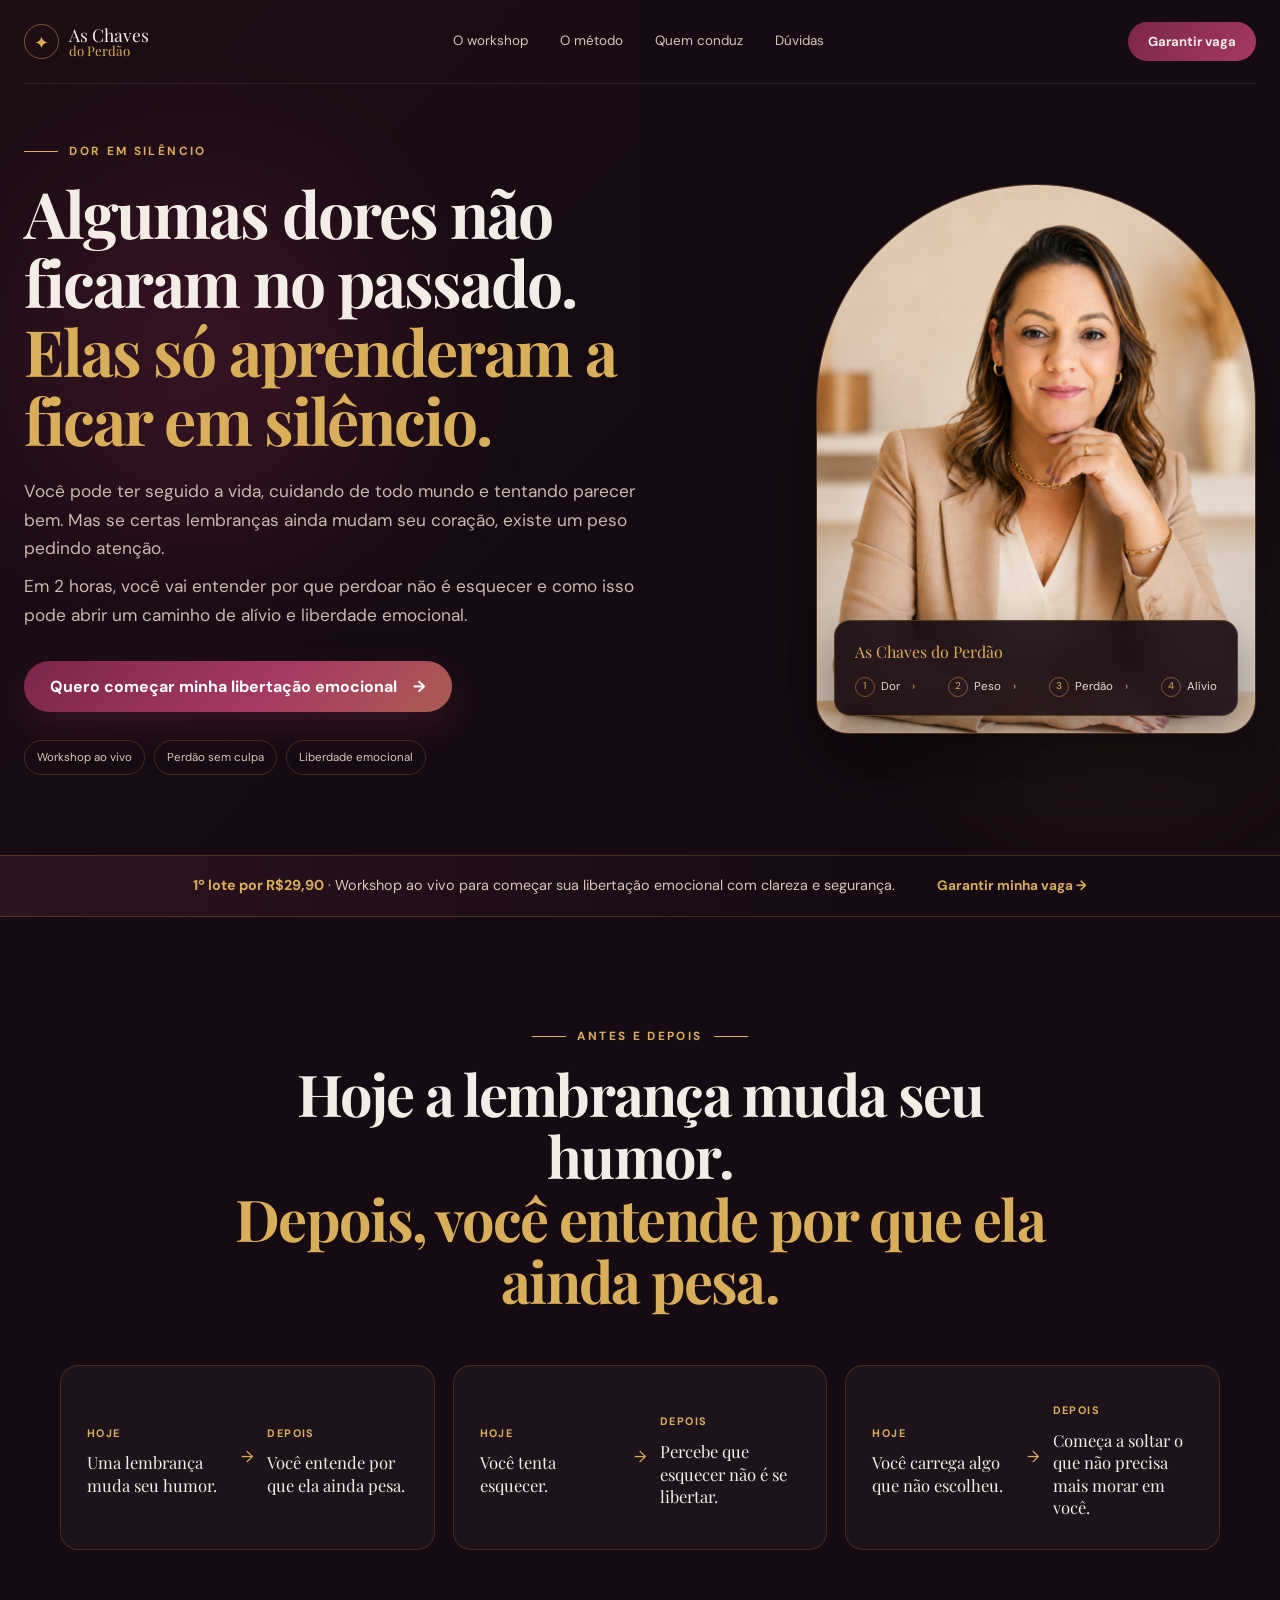
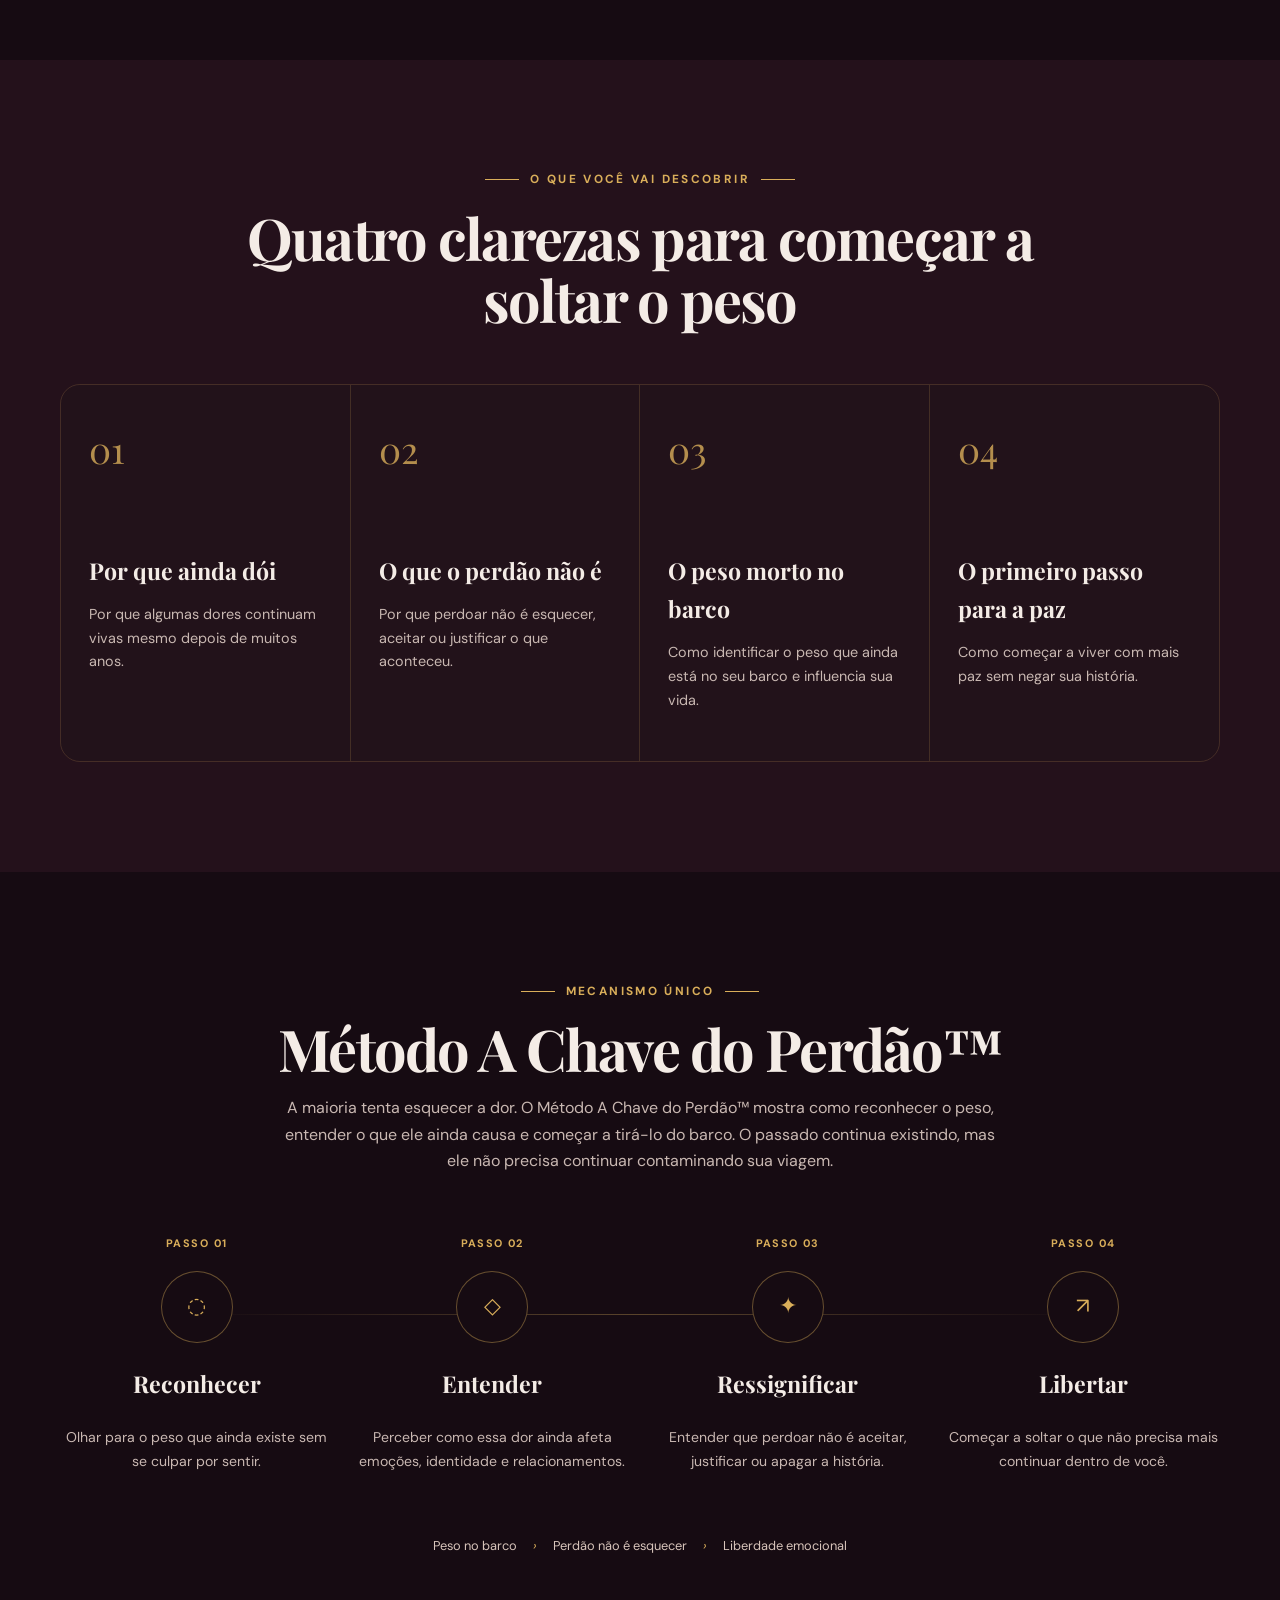
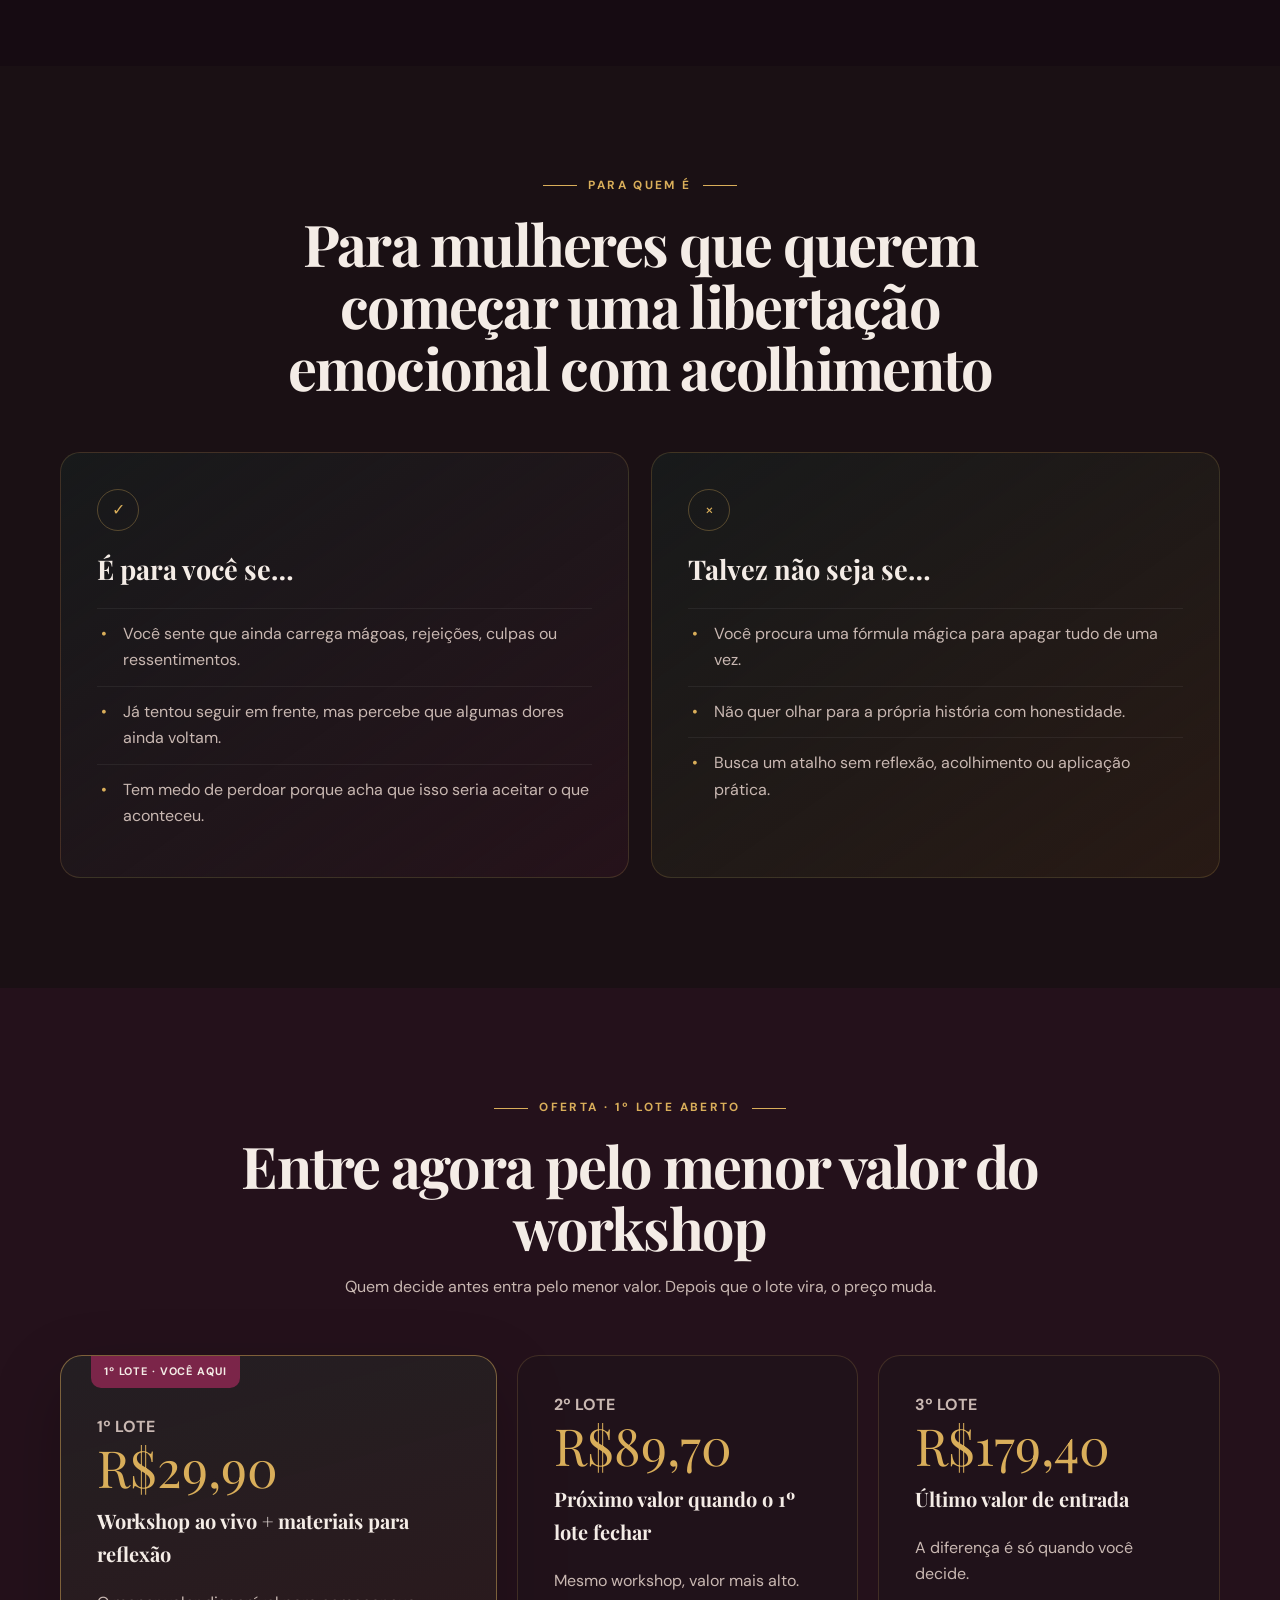
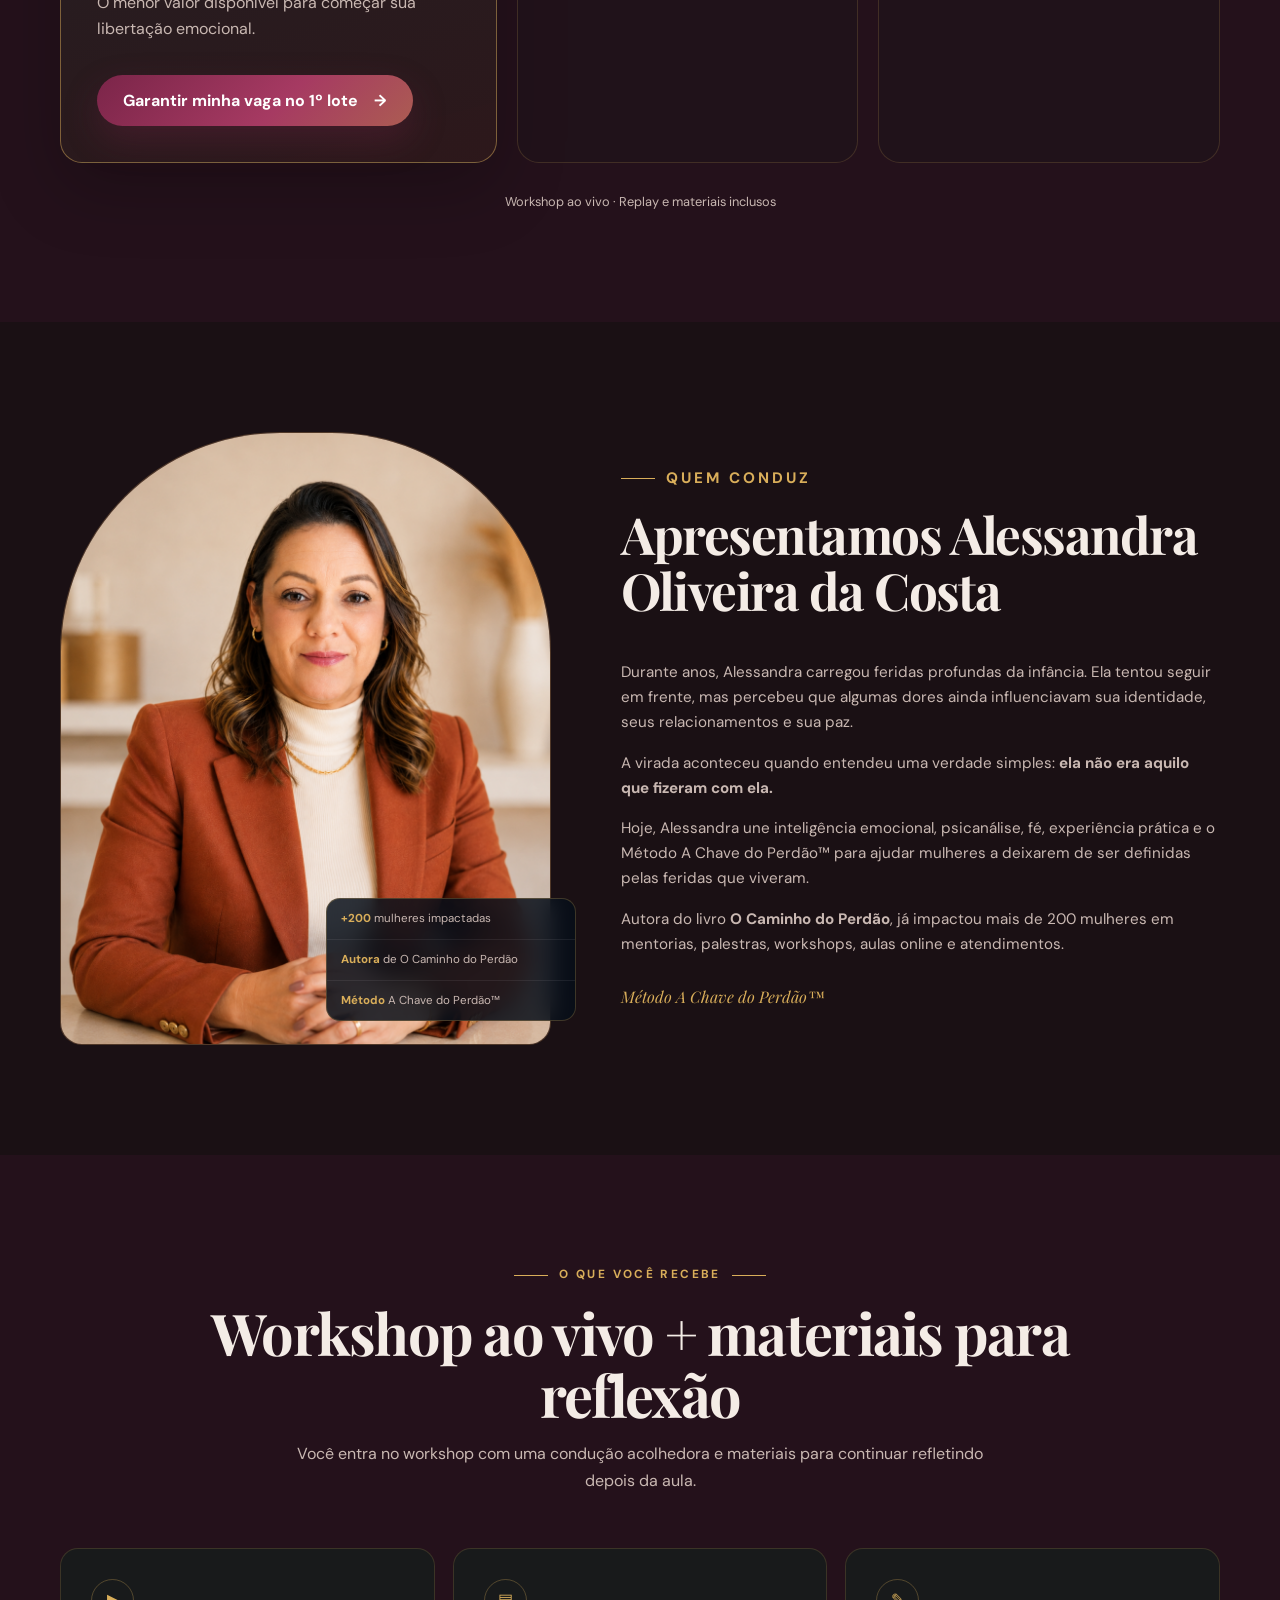
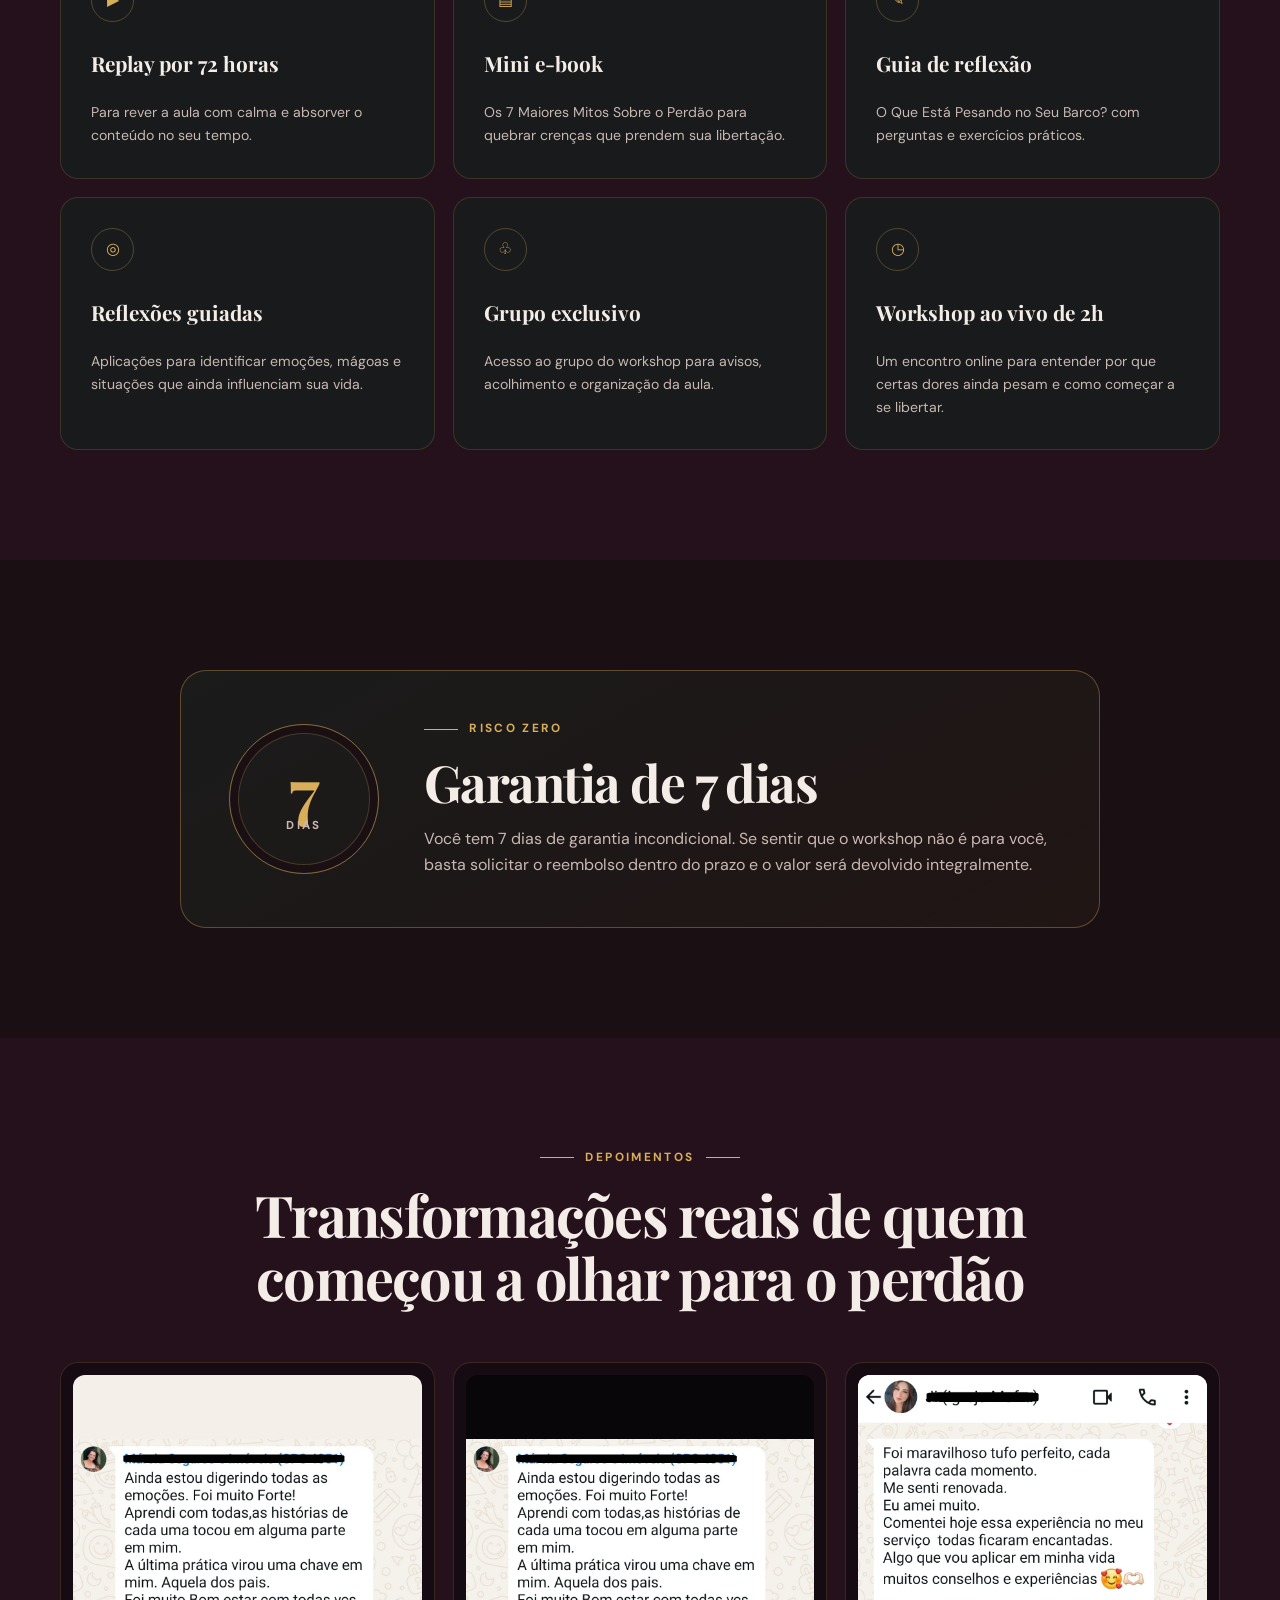
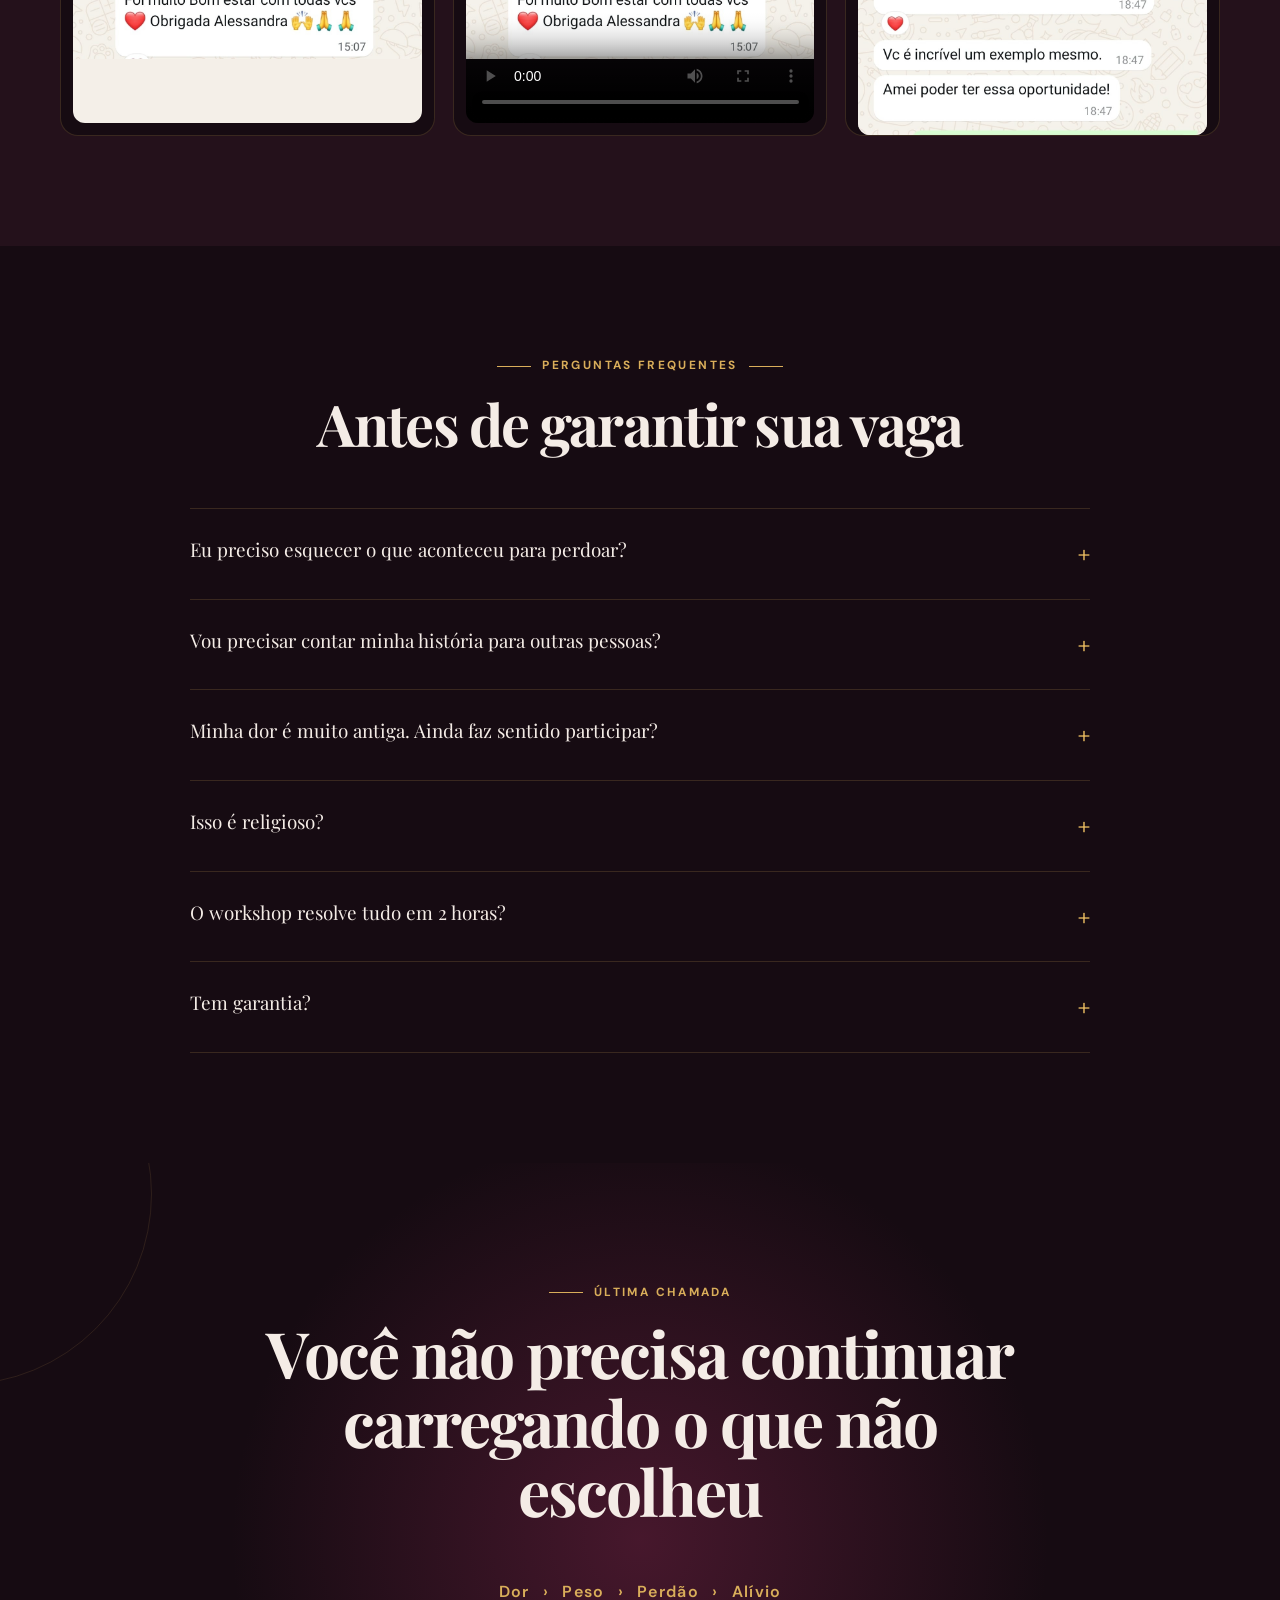
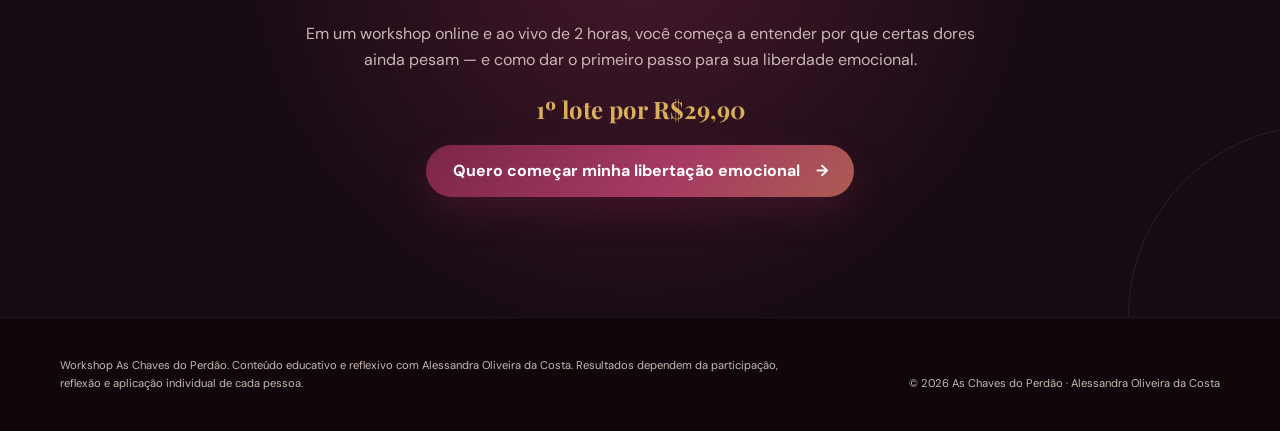
==== commit 70283784: "Ajusta enquadramento das fotos e depoimentos" ====
--- a/index.html
+++ b/index.html
@@ -51,7 +51,7 @@
 
         <div class="hero-visual reveal reveal-delay">
           <div class="image-frame">
-            <img src="/assets/hero-alessandra.png" alt="Alessandra Oliveira da Costa" width="1080" height="1080" fetchpriority="high" />
+            <img src="/assets/hero-alessandra.png" alt="Alessandra Oliveira da Costa" width="1254" height="1254" fetchpriority="high" />
             <div class="image-shine" aria-hidden="true"></div>
           </div>
           <div class="journey-card" aria-label="Jornada do workshop">
@@ -159,7 +159,7 @@
 
       <section class="section presenter" id="quem-conduz" aria-labelledby="apresentadora-titulo">
         <div class="presenter-visual reveal">
-          <img src="/assets/quem-conduz-alessandra.png" alt="Alessandra Oliveira da Costa, criadora do Método A Chave do Perdão" width="1080" height="1080" />
+          <img src="/assets/quem-conduz-alessandra.png" alt="Alessandra Oliveira da Costa, criadora do Método A Chave do Perdão" width="1254" height="1254" />
           <div class="presenter-stats"><span><strong>+200</strong> mulheres impactadas</span><span><strong>Autora</strong> de O Caminho do Perdão</span><span><strong>Método</strong> A Chave do Perdão™</span></div>
         </div>
         <div class="presenter-copy reveal reveal-delay">
@@ -199,9 +199,9 @@
       <section class="section section-alt testimonials" aria-labelledby="depoimentos-titulo">
         <div class="section-heading reveal"><p class="eyebrow">Depoimentos</p><h2 id="depoimentos-titulo">Transformações reais de quem começou a olhar para o perdão</h2></div>
         <div class="testimonial-grid">
-          <figure class="testimonial reveal"><img src="/assets/depoimento-marcia.jpg" alt="Depoimento de Márcia sobre a experiência" width="1080" height="1350" /></figure>
+          <figure class="testimonial reveal"><img src="/assets/depoimento-marcia.jpg" alt="Depoimento de Márcia sobre a experiência" width="1080" height="682" /></figure>
           <figure class="testimonial testimonial-video reveal reveal-delay"><video controls preload="metadata" poster="/assets/depoimento-marcia.jpg"><source src="/assets/depoimento.mp4" type="video/mp4" />Seu navegador não suporta a reprodução do vídeo.</video></figure>
-          <figure class="testimonial reveal reveal-delay-two"><img src="/assets/depoimento-ji.jpg" alt="Depoimento de participante sobre a experiência" width="1080" height="1350" /></figure>
+          <figure class="testimonial reveal reveal-delay-two"><img src="/assets/depoimento-ji.jpg" alt="Depoimento de participante sobre a experiência" width="1080" height="1115" /></figure>
         </div>
       </section>
 
--- a/styles.css
+++ b/styles.css
@@ -49,12 +49,12 @@
 .hero-description p { margin-bottom: .6rem; font-size: 1.08rem; }
 .hero-pills { display: flex; flex-wrap: wrap; gap: .55rem; margin: 1.7rem 0 0; padding: 0; list-style: none; }
 .hero-pills li { padding: .45rem .75rem; border: 1px solid rgba(217,174,90,.2); border-radius: 999px; color: #d8c5bb; font-size: .72rem; }
-.hero-visual { position: relative; max-width: 560px; justify-self: end; }
-.image-frame { position: relative; overflow: hidden; border: 1px solid rgba(217,174,90,.25); border-radius: 240px 240px 32px 32px; background: linear-gradient(160deg, #211018, var(--ink)); box-shadow: 0 35px 80px rgba(0,0,0,.38); }
+.hero-visual { position: relative; width: 100%; max-width: 440px; justify-self: end; }
+.image-frame { position: relative; overflow: hidden; aspect-ratio: 4 / 5; border: 1px solid rgba(217,174,90,.25); border-radius: 220px 220px 32px 32px; background: linear-gradient(160deg, #211018, var(--ink)); box-shadow: 0 35px 80px rgba(0,0,0,.38); }
 .image-frame::after { content: ""; position: absolute; inset: 0; border: 1px solid rgba(255,255,255,.06); border-radius: inherit; pointer-events: none; }
-.image-frame img { width: 100%; aspect-ratio: 1 / 1.08; object-fit: cover; object-position: center top; }
+.image-frame img { width: 100%; height: 100%; object-fit: cover; object-position: center; }
 .image-shine { position: absolute; inset: auto 12% 0; height: 26%; background: radial-gradient(circle at center, rgba(217,174,90,.2), transparent 70%); filter: blur(12px); }
-.journey-card { position: absolute; left: -80px; bottom: 24px; width: min(390px, 84%); padding: 18px 20px; border: 1px solid rgba(217,174,90,.25); border-radius: 16px; background: rgba(22,11,18,.84); box-shadow: 0 16px 44px rgba(0,0,0,.36); backdrop-filter: blur(14px); }
+.journey-card { position: absolute; left: 18px; right: 18px; bottom: 18px; width: auto; padding: 18px 20px; border: 1px solid rgba(217,174,90,.25); border-radius: 16px; background: rgba(22,11,18,.9); box-shadow: 0 16px 44px rgba(0,0,0,.36); backdrop-filter: blur(14px); }
 .journey-card > p { margin-bottom: .7rem; color: var(--gold); font-family: var(--display); font-size: 1rem; }
 .journey-card ol { display: flex; align-items: center; justify-content: space-between; gap: .25rem; margin: 0; padding: 0; list-style: none; font-size: .72rem; }
 .journey-card li { display: flex; align-items: center; gap: .35rem; color: #e6d9d1; }
@@ -115,8 +115,8 @@
 .price-card.muted { opacity: .68; }
 .pricing-note { margin: 28px 0 0; text-align: center; font-size: .8rem; }
 .presenter { display: grid; grid-template-columns: .9fr 1.1fr; gap: 70px; align-items: center; background: var(--ink-soft); }
-.presenter-visual { position: relative; }
-.presenter-visual > img { width: 100%; border: 1px solid rgba(217,174,90,.25); border-radius: 220px 220px 22px 22px; background: #211018; }
+.presenter-visual { position: relative; aspect-ratio: 4 / 5; }
+.presenter-visual > img { width: 100%; height: 100%; border: 1px solid rgba(217,174,90,.25); border-radius: 220px 220px 22px 22px; background: #211018; object-fit: cover; object-position: center; }
 .presenter-stats { position: absolute; right: -25px; bottom: 24px; display: grid; gap: 1px; min-width: 250px; overflow: hidden; border: 1px solid rgba(217,174,90,.25); border-radius: 14px; background: rgba(5,14,25,.83); backdrop-filter: blur(12px); }
 .presenter-stats span { padding: 10px 14px; color: var(--muted); font-size: .72rem; }
 .presenter-stats span + span { border-top: 1px solid rgba(255,255,255,.07); }
@@ -136,9 +136,10 @@
 .guarantee-seal { display: grid; place-items: center; align-content: center; width: 150px; height: 150px; border: 1px solid rgba(217,174,90,.55); border-radius: 50%; box-shadow: inset 0 0 0 8px var(--ink-soft), inset 0 0 0 9px rgba(217,174,90,.22); }
 .guarantee-seal strong { color: var(--gold); font-family: var(--display); font-size: 4.2rem; line-height: .8; }
 .guarantee-seal span { color: var(--muted); font-size: .72rem; font-weight: 700; letter-spacing: .2em; text-transform: uppercase; }
-.testimonial-grid { display: grid; grid-template-columns: repeat(3, 1fr); gap: 18px; }
-.testimonial { overflow: hidden; margin: 0; border: 1px solid var(--line); border-radius: 18px; background: var(--ink); }
-.testimonial img, .testimonial video { width: 100%; height: 100%; max-height: 590px; object-fit: cover; }
+.testimonial-grid { display: grid; grid-template-columns: repeat(3, 1fr); gap: 18px; align-items: stretch; }
+.testimonial { display: grid; place-items: center; overflow: hidden; aspect-ratio: 1 / 1; margin: 0; padding: 12px; border: 1px solid var(--line); border-radius: 18px; background: var(--ink); }
+.testimonial img, .testimonial video { width: 100%; height: 100%; max-height: none; object-fit: contain; border-radius: 12px; background: #f4efe8; }
+.testimonial video { background: #090609; }
 .accordion { max-width: 900px; margin: 0 auto; border-top: 1px solid var(--line); }
 .accordion details { border-bottom: 1px solid var(--line); }
 .accordion summary { display: flex; justify-content: space-between; gap: 24px; padding: 25px 0; color: var(--cream); font-family: var(--display); font-size: 1.18rem; cursor: pointer; list-style: none; }
@@ -171,7 +172,7 @@
 @media (max-width: 1000px) {
   .desktop-nav { display: none; }
   .hero { min-height: auto; grid-template-columns: 1fr 1fr; gap: 28px; }
-  .journey-card { left: -20px; }
+  .journey-card { left: 16px; right: 16px; }
   .comparison-grid { grid-template-columns: 1fr; }
   .comparison-card { grid-template-columns: 1fr auto 1fr; min-height: 140px; }
   .four-grid { grid-template-columns: 1fr 1fr; }
@@ -196,7 +197,7 @@
   .hero h1 { font-size: clamp(2.55rem, 12vw, 4.2rem); }
   .hero-description p { font-size: .97rem; }
   .hero-pills { justify-content: center; }
-  .hero-visual { max-width: 510px; justify-self: center; }
+  .hero-visual { max-width: 420px; justify-self: center; }
   .journey-card { left: 3%; right: 3%; bottom: 12px; width: 94%; }
   .offer-strip { display: none; }
   .section { padding: 78px 20px; }
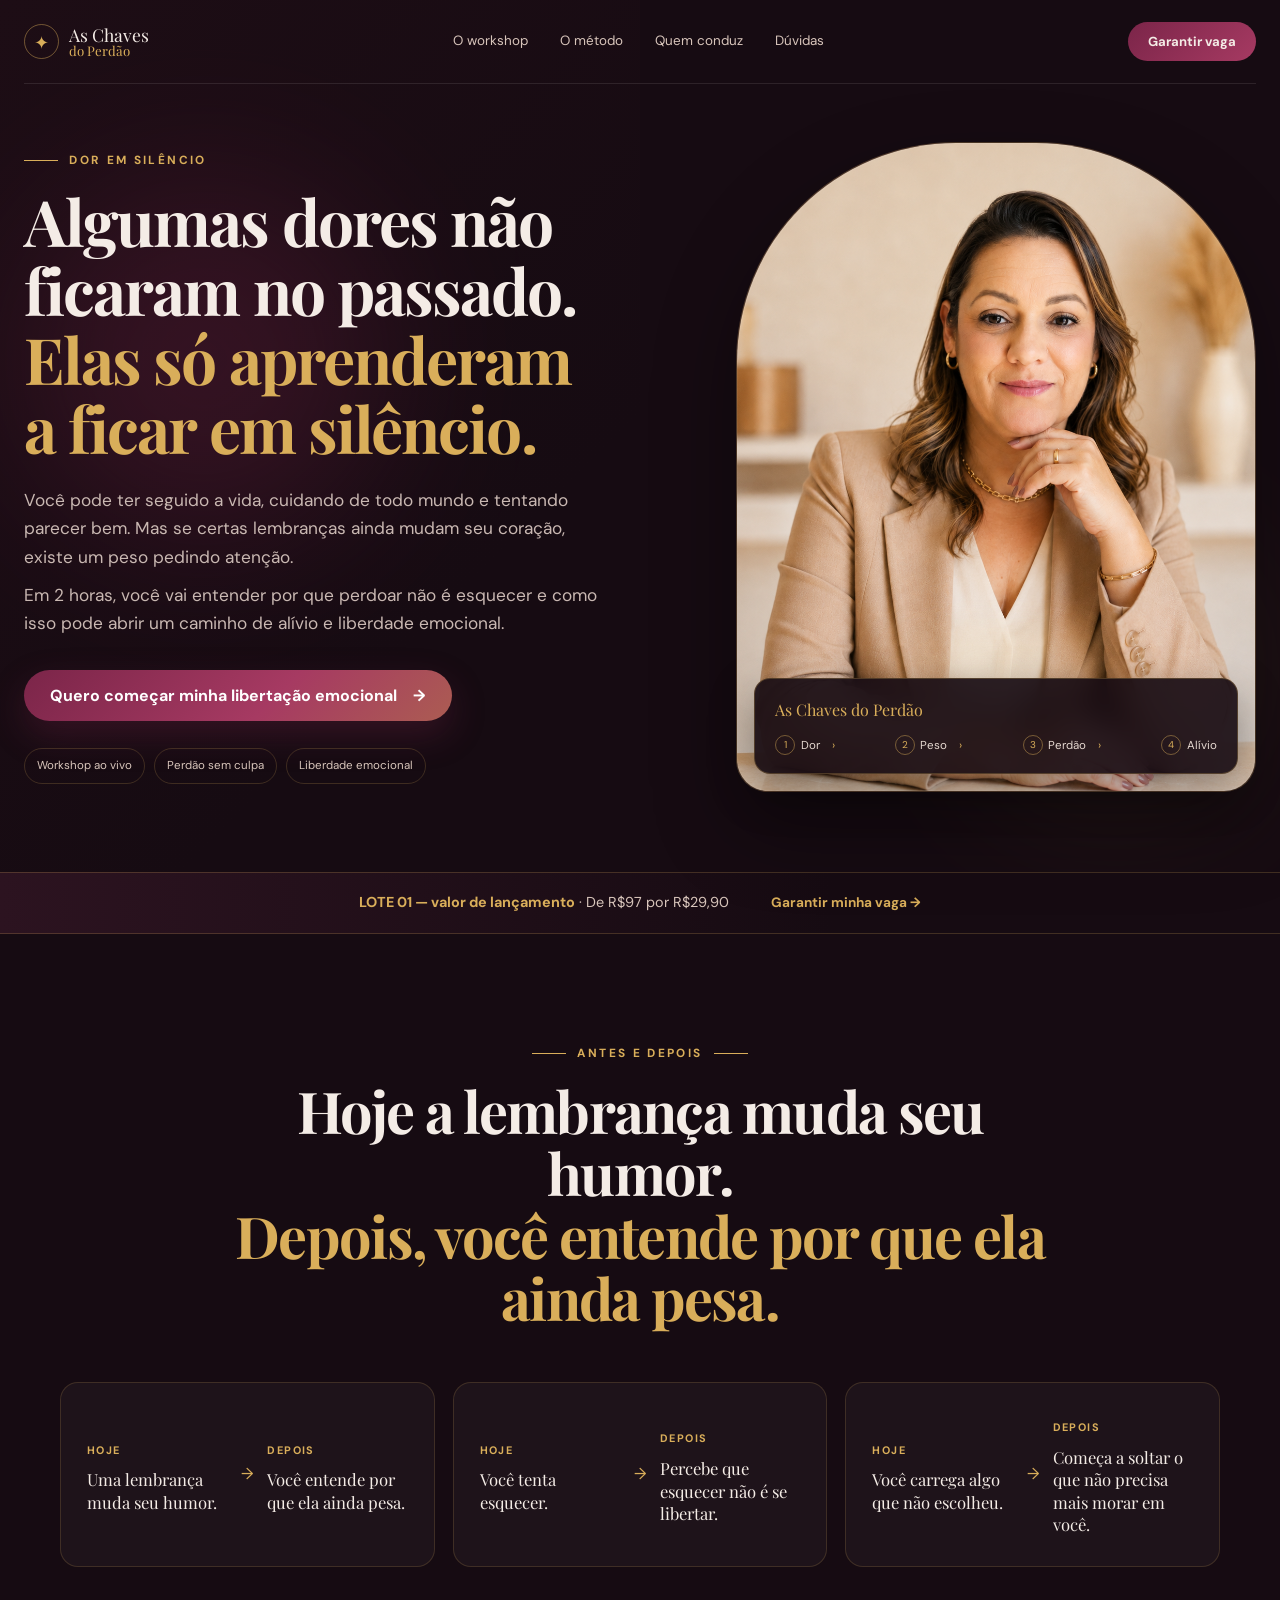
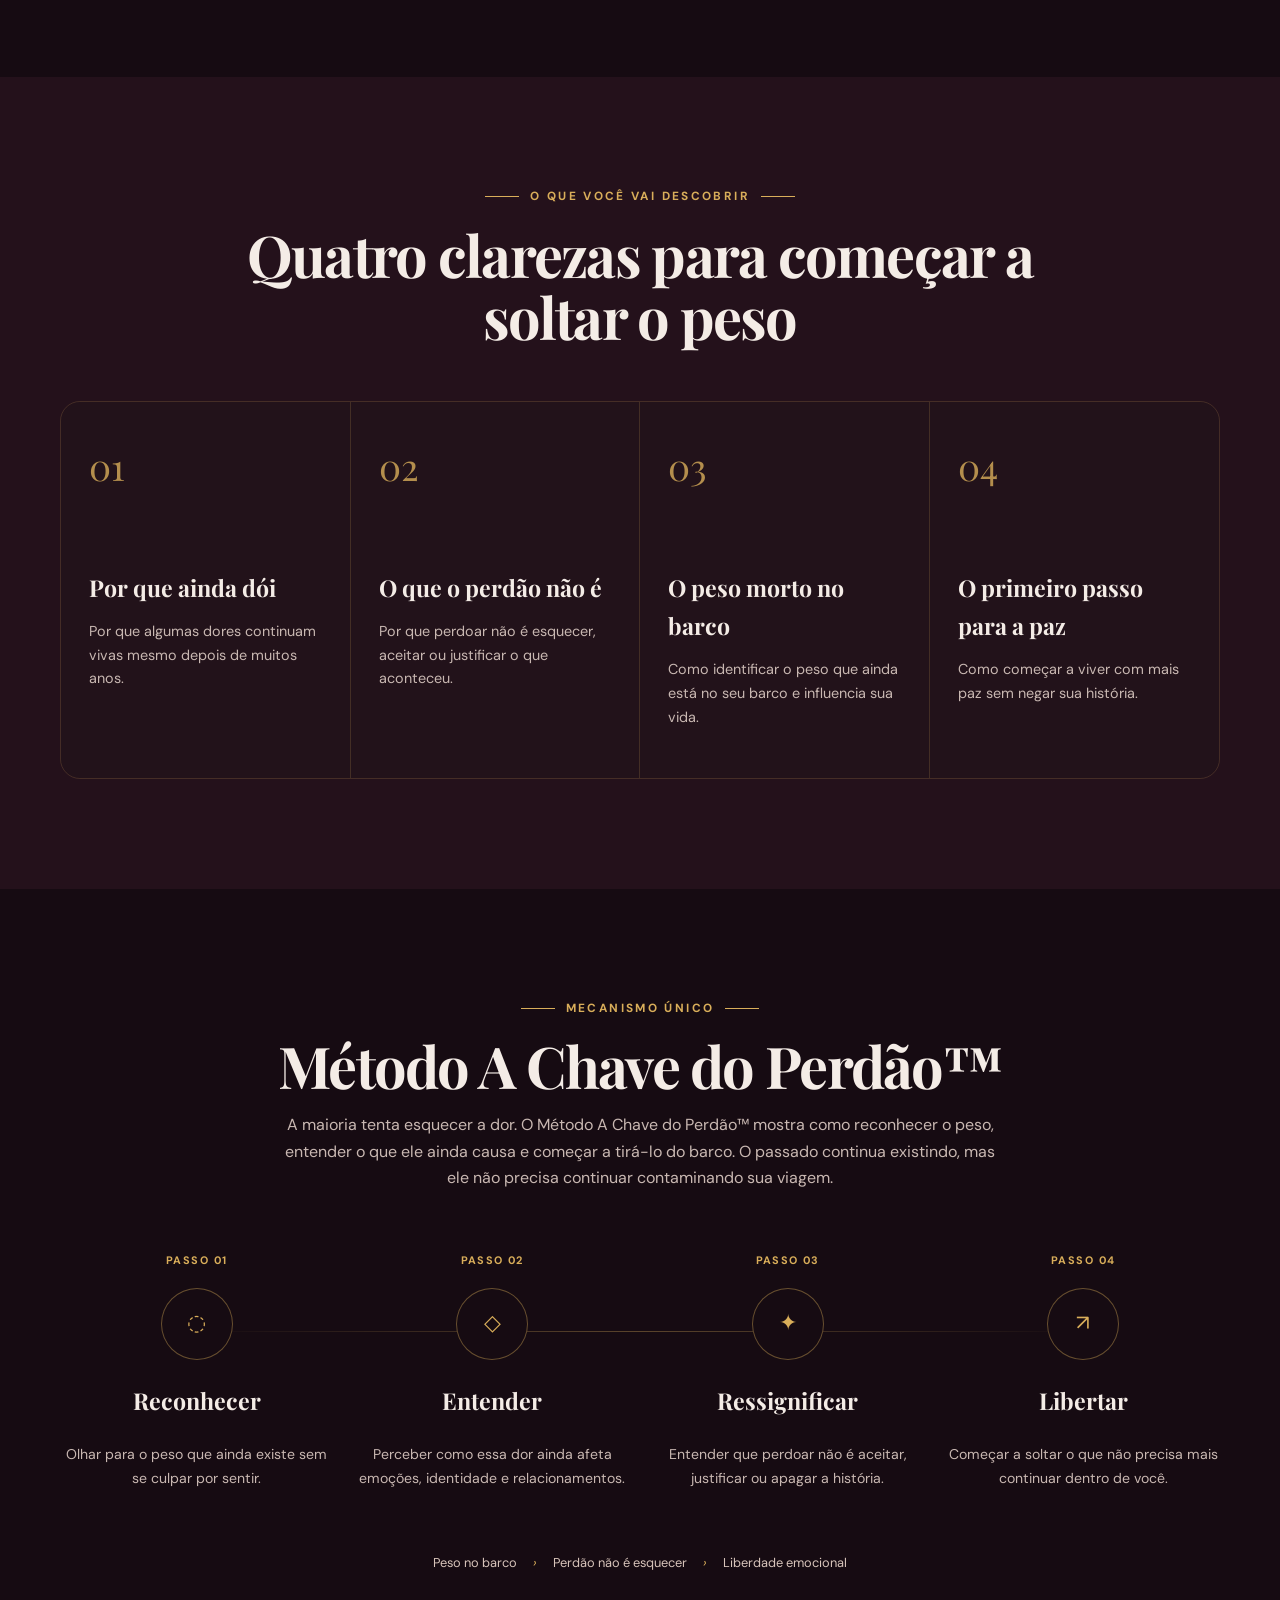
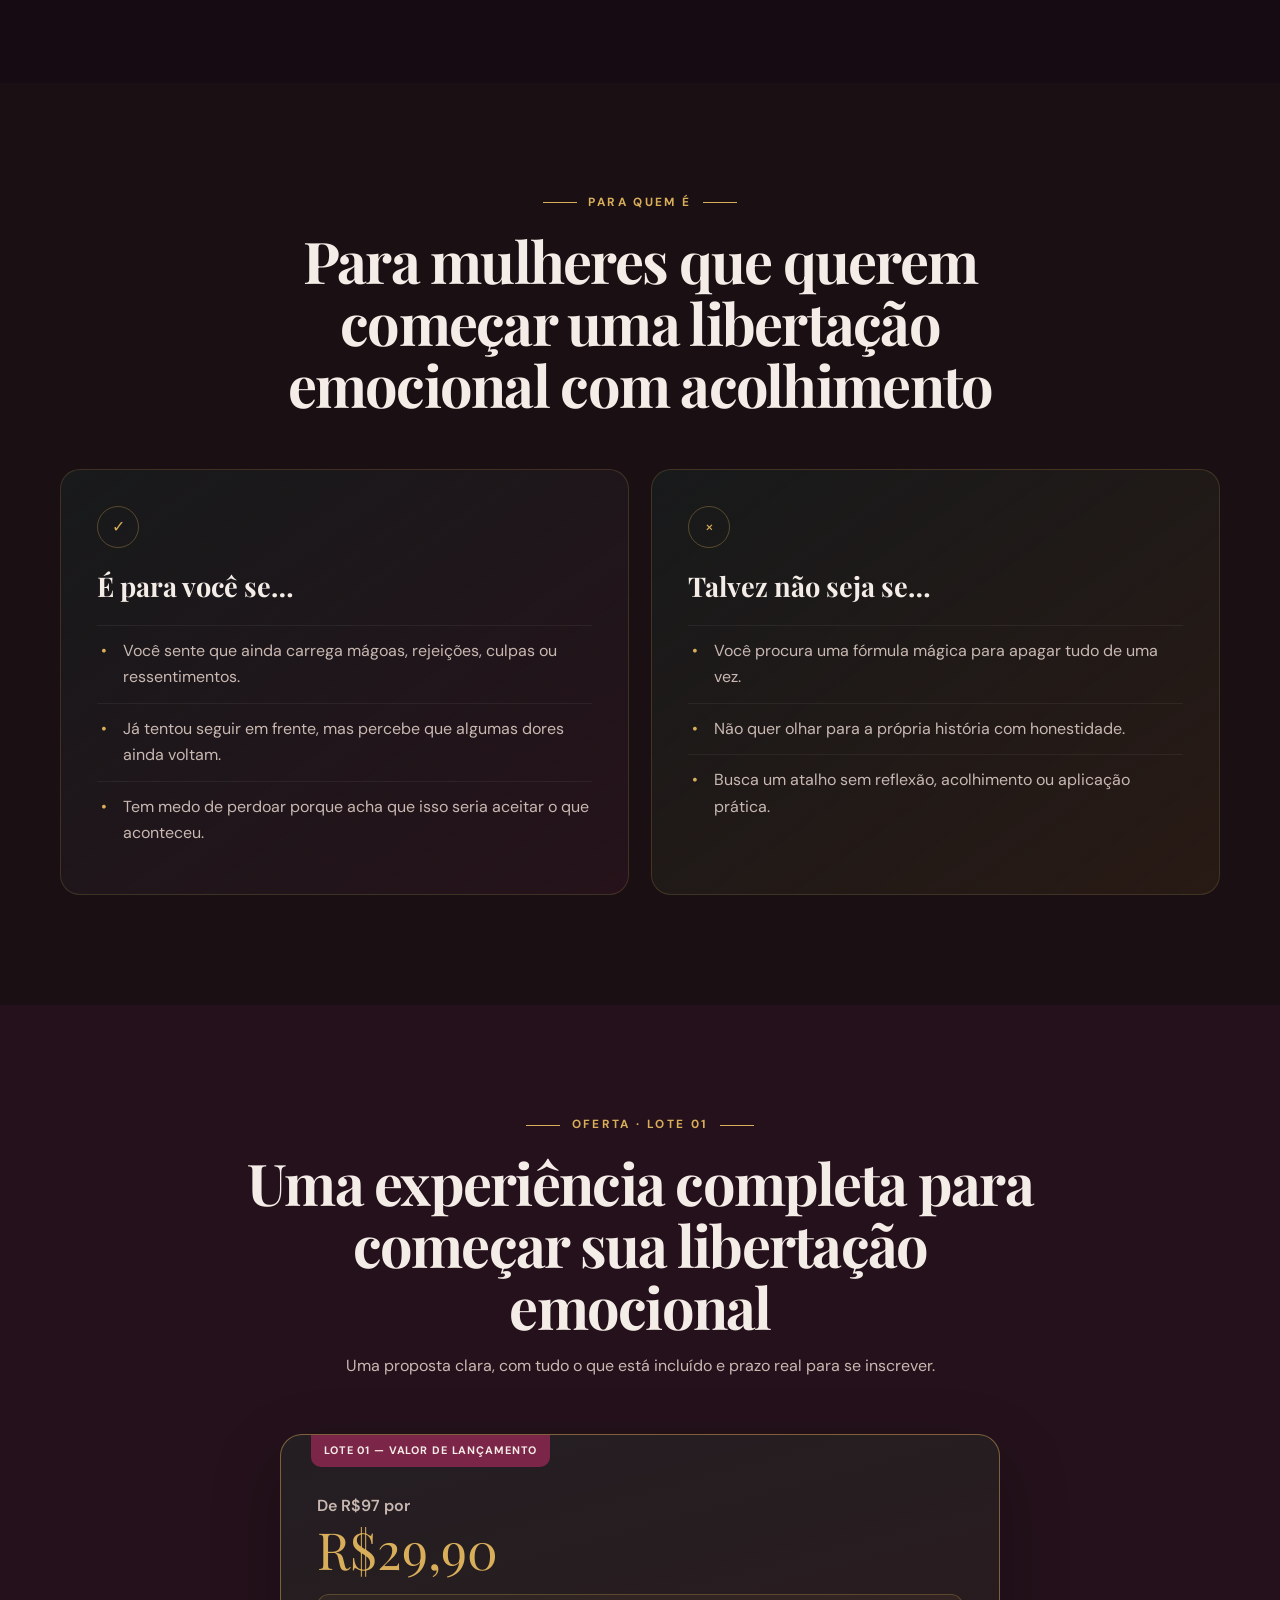
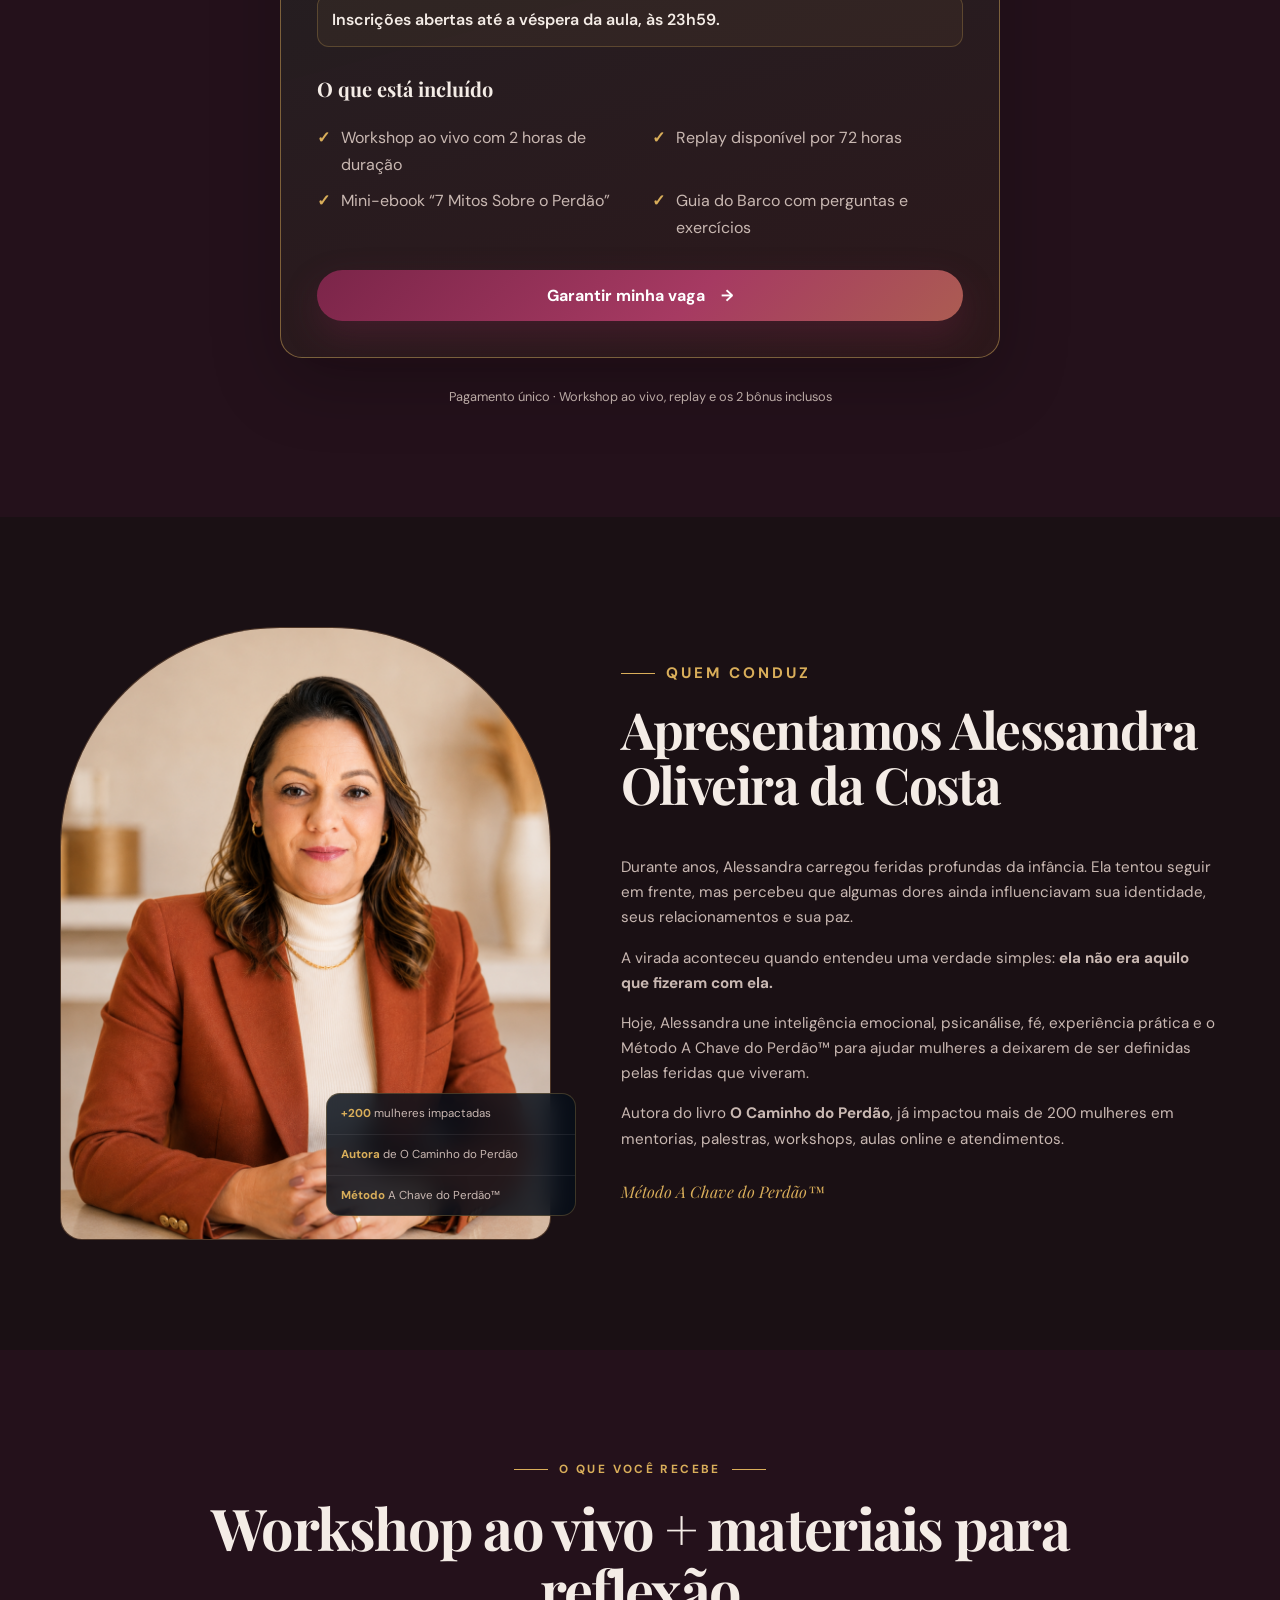
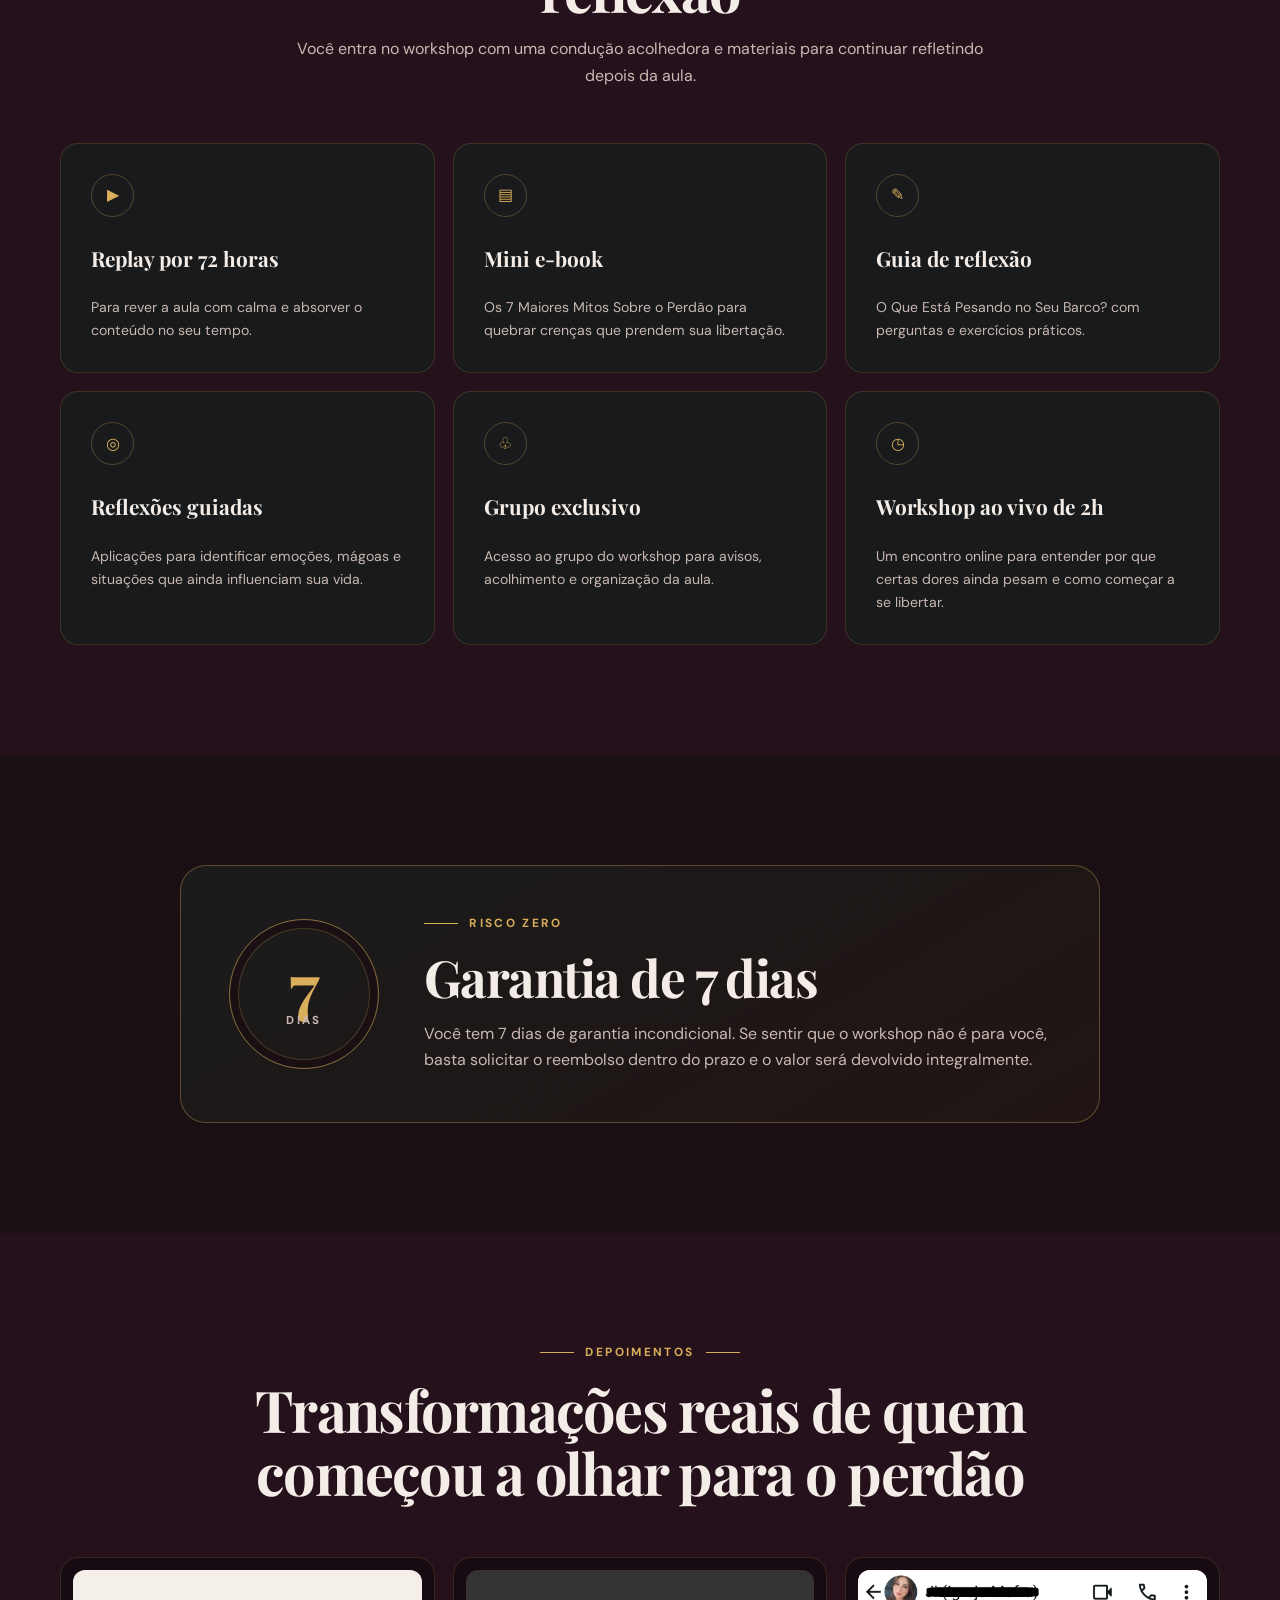
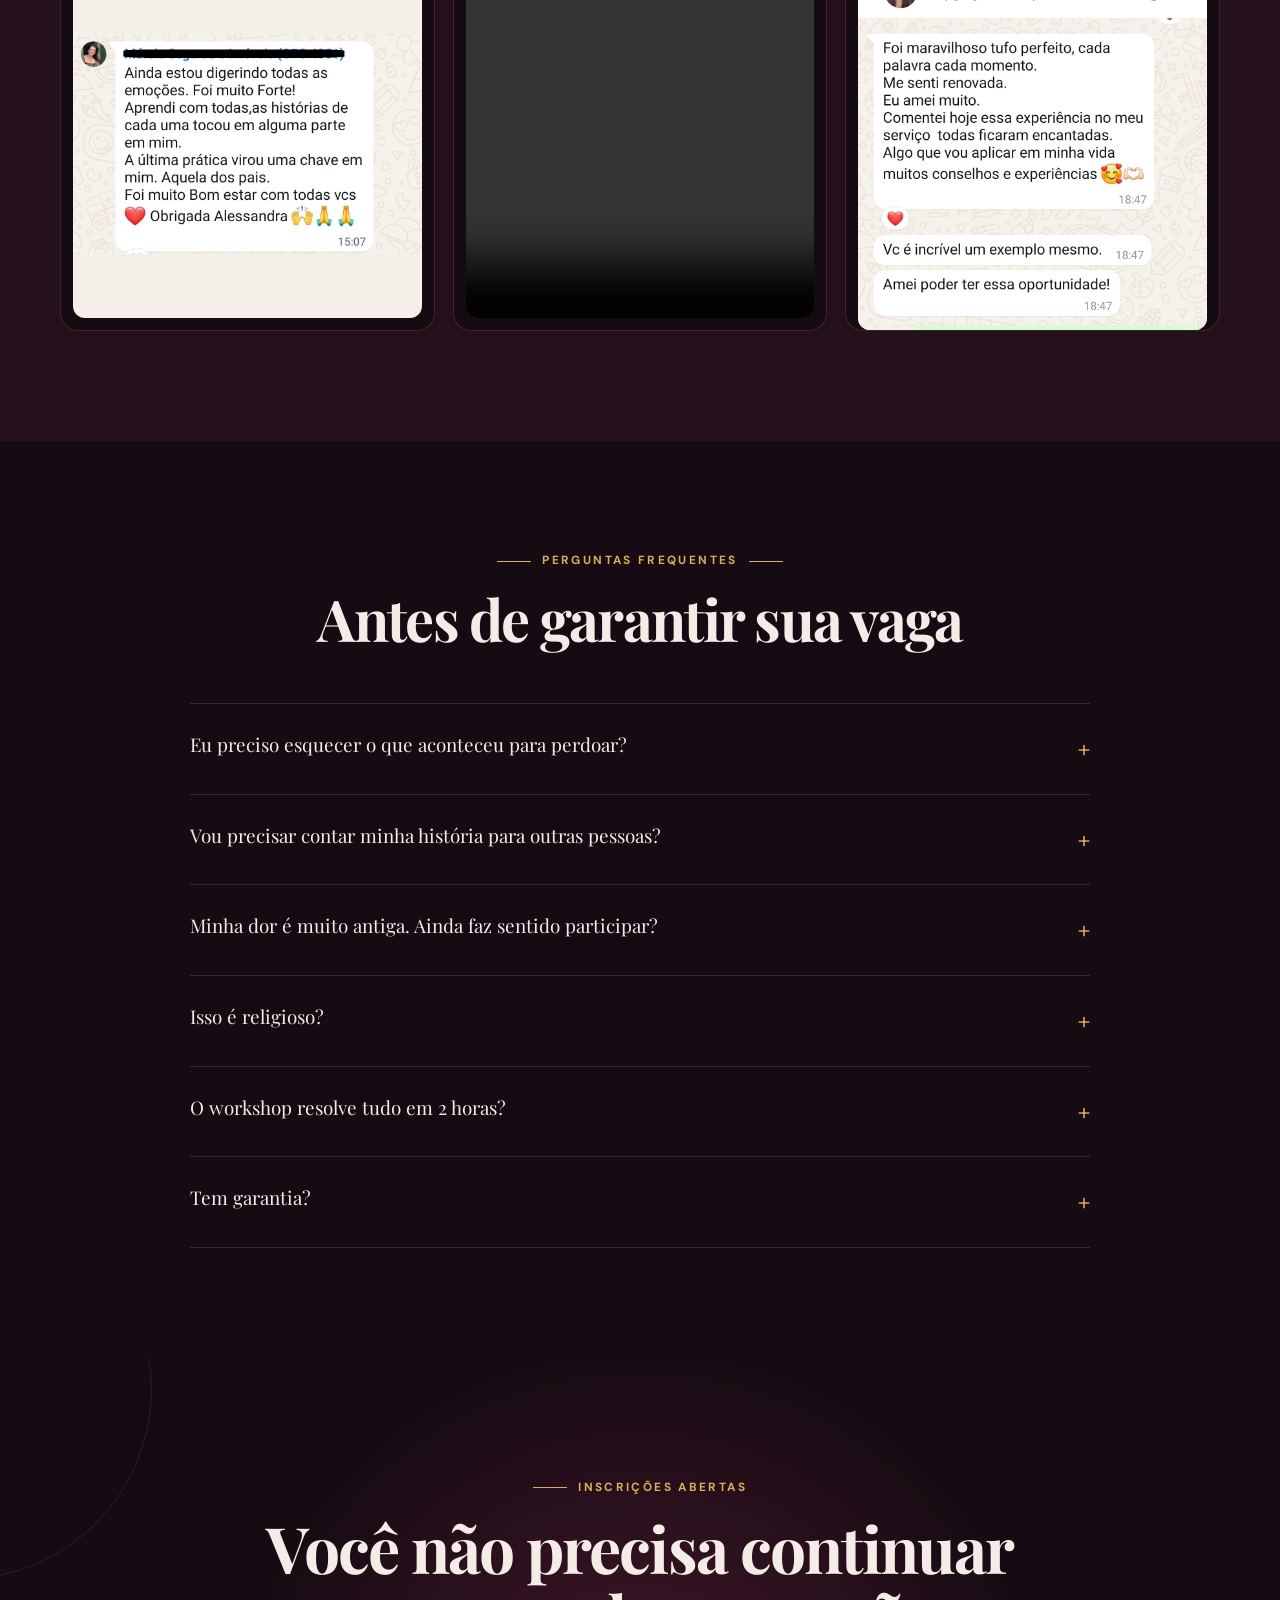
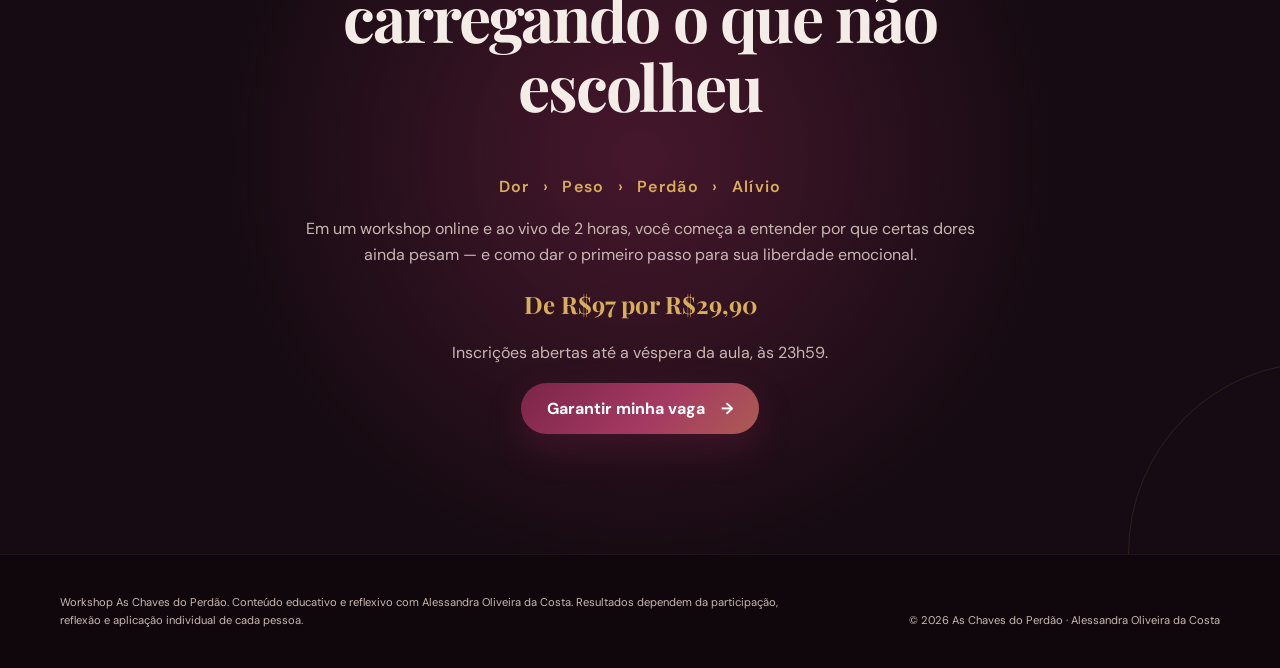
==== commit 4009d733: "Ajusta video e aplica oferta final" ====
--- a/index.html
+++ b/index.html
@@ -67,7 +67,7 @@
       </section>
 
       <aside class="offer-strip">
-        <p><strong>1º lote por R$29,90</strong> · Workshop ao vivo para começar sua libertação emocional com clareza e segurança.</p>
+        <p><strong>LOTE 01 — valor de lançamento</strong> · De R$97 por R$29,90</p>
         <a href="#oferta">Garantir minha vaga <span aria-hidden="true">→</span></a>
       </aside>
 
@@ -142,19 +142,27 @@
 
       <section class="section section-alt pricing-section" id="oferta" aria-labelledby="oferta-titulo">
         <div class="section-heading reveal">
-          <p class="eyebrow">Oferta · 1º lote aberto</p>
-          <h2 id="oferta-titulo">Entre agora pelo menor valor do workshop</h2>
-          <p>Quem decide antes entra pelo menor valor. Depois que o lote vira, o preço muda.</p>
+          <p class="eyebrow">Oferta · Lote 01</p>
+          <h2 id="oferta-titulo">Uma experiência completa para começar sua libertação emocional</h2>
+          <p>Uma proposta clara, com tudo o que está incluído e prazo real para se inscrever.</p>
         </div>
         <div class="pricing-grid">
           <article class="price-card featured reveal">
-            <span class="price-badge">1º lote · você aqui</span><p class="price-lot">1º lote</p><p class="price">R$29,90</p><h3>Workshop ao vivo + materiais para reflexão</h3><p>O menor valor disponível para começar sua libertação emocional.</p>
-            <a class="button button-primary" href="#oferta">Garantir minha vaga no 1º lote <span aria-hidden="true">→</span></a>
-          </article>
-          <article class="price-card muted reveal reveal-delay"><p class="price-lot">2º lote</p><p class="price">R$89,70</p><h3>Próximo valor quando o 1º lote fechar</h3><p>Mesmo workshop, valor mais alto.</p></article>
-          <article class="price-card muted reveal reveal-delay-two"><p class="price-lot">3º lote</p><p class="price">R$179,40</p><h3>Último valor de entrada</h3><p>A diferença é só quando você decide.</p></article>
-        </div>
-        <p class="pricing-note">Workshop ao vivo · Replay e materiais inclusos</p>
+            <span class="price-badge">LOTE 01 — valor de lançamento</span>
+            <p class="price-original">De R$97 por</p>
+            <p class="price">R$29,90</p>
+            <p class="offer-deadline">Inscrições abertas até a véspera da aula, às 23h59.</p>
+            <h3>O que está incluído</h3>
+            <ul class="offer-includes">
+              <li>Workshop ao vivo com 2 horas de duração</li>
+              <li>Replay disponível por 72 horas</li>
+              <li>Mini-ebook “7 Mitos Sobre o Perdão”</li>
+              <li>Guia do Barco com perguntas e exercícios</li>
+            </ul>
+            <a class="button button-primary" href="#oferta">Garantir minha vaga <span aria-hidden="true">→</span></a>
+          </article>
+        </div>
+        <p class="pricing-note">Pagamento único · Workshop ao vivo, replay e os 2 bônus inclusos</p>
       </section>
 
       <section class="section presenter" id="quem-conduz" aria-labelledby="apresentadora-titulo">
@@ -200,7 +208,7 @@
         <div class="section-heading reveal"><p class="eyebrow">Depoimentos</p><h2 id="depoimentos-titulo">Transformações reais de quem começou a olhar para o perdão</h2></div>
         <div class="testimonial-grid">
           <figure class="testimonial reveal"><img src="/assets/depoimento-marcia.jpg" alt="Depoimento de Márcia sobre a experiência" width="1080" height="682" /></figure>
-          <figure class="testimonial testimonial-video reveal reveal-delay"><video controls preload="metadata" poster="/assets/depoimento-marcia.jpg"><source src="/assets/depoimento.mp4" type="video/mp4" />Seu navegador não suporta a reprodução do vídeo.</video></figure>
+          <figure class="testimonial testimonial-video reveal reveal-delay"><video controls preload="metadata" aria-label="Depoimento em vídeo"><source src="/assets/depoimento.mp4" type="video/mp4" />Seu navegador não suporta a reprodução do vídeo.</video></figure>
           <figure class="testimonial reveal reveal-delay-two"><img src="/assets/depoimento-ji.jpg" alt="Depoimento de participante sobre a experiência" width="1080" height="1115" /></figure>
         </div>
       </section>
@@ -218,12 +226,12 @@
       </section>
 
       <section class="final-cta" id="garantir-vaga" aria-labelledby="final-titulo">
-        <div class="final-inner reveal"><p class="eyebrow">Última chamada</p><h2 id="final-titulo">Você não precisa continuar carregando o que não escolheu</h2><p class="final-path">Dor <span>›</span> Peso <span>›</span> Perdão <span>›</span> Alívio</p><p>Em um workshop online e ao vivo de 2 horas, você começa a entender por que certas dores ainda pesam — e como dar o primeiro passo para sua liberdade emocional.</p><strong>1º lote por R$29,90</strong><a class="button button-primary" href="#oferta">Quero começar minha libertação emocional <span aria-hidden="true">→</span></a></div>
+        <div class="final-inner reveal"><p class="eyebrow">Inscrições abertas</p><h2 id="final-titulo">Você não precisa continuar carregando o que não escolheu</h2><p class="final-path">Dor <span>›</span> Peso <span>›</span> Perdão <span>›</span> Alívio</p><p>Em um workshop online e ao vivo de 2 horas, você começa a entender por que certas dores ainda pesam — e como dar o primeiro passo para sua liberdade emocional.</p><strong>De R$97 por R$29,90</strong><p>Inscrições abertas até a véspera da aula, às 23h59.</p><a class="button button-primary" href="#oferta">Garantir minha vaga <span aria-hidden="true">→</span></a></div>
       </section>
     </main>
 
     <footer><p>Workshop As Chaves do Perdão. Conteúdo educativo e reflexivo com Alessandra Oliveira da Costa. Resultados dependem da participação, reflexão e aplicação individual de cada pessoa.</p><p>© 2026 As Chaves do Perdão · Alessandra Oliveira da Costa</p></footer>
 
-    <div class="mobile-cta" aria-label="Oferta fixa"><span>1º lote · <strong>R$29,90</strong></span><a class="button button-primary" href="#oferta">Quero minha vaga</a></div>
+    <div class="mobile-cta" aria-label="Oferta fixa"><span>Lote 01 · lançamento<strong>R$29,90</strong></span><a class="button button-primary" href="#oferta">Quero minha vaga</a></div>
   </body>
 </html>
--- a/styles.css
+++ b/styles.css
@@ -36,7 +36,7 @@
 .button-small { padding: .72rem 1.25rem; background: linear-gradient(135deg, var(--wine), var(--wine-light)); font-size: .82rem; }
 .button-primary { padding: 1rem 1.65rem; background: linear-gradient(135deg, var(--wine) 0%, var(--wine-light) 58%, #b17d43 140%); box-shadow: 0 14px 35px rgba(123,37,73,.3); color: white; }
 
-.hero { position: relative; min-height: 820px; display: grid; grid-template-columns: 1.05fr .95fr; gap: 56px; align-items: center; width: min(1240px, calc(100% - 48px)); margin: 0 auto; padding: 142px 0 80px; }
+.hero { position: relative; min-height: 820px; display: grid; grid-template-columns: .96fr 1.04fr; gap: 36px; align-items: center; width: min(1240px, calc(100% - 48px)); margin: 0 auto; padding: 142px 0 80px; }
 .hero::before { content: ""; position: absolute; inset: 0 50% 0 calc(50% - 50vw); z-index: -2; background: linear-gradient(135deg, #1d0d15, var(--ink) 70%); }
 .hero-glow { position: absolute; z-index: -1; border-radius: 50%; filter: blur(80px); opacity: .28; }
 .hero-glow-one { width: 360px; height: 360px; background: var(--wine); left: 0; top: 180px; }
@@ -49,7 +49,7 @@
 .hero-description p { margin-bottom: .6rem; font-size: 1.08rem; }
 .hero-pills { display: flex; flex-wrap: wrap; gap: .55rem; margin: 1.7rem 0 0; padding: 0; list-style: none; }
 .hero-pills li { padding: .45rem .75rem; border: 1px solid rgba(217,174,90,.2); border-radius: 999px; color: #d8c5bb; font-size: .72rem; }
-.hero-visual { position: relative; width: 100%; max-width: 440px; justify-self: end; }
+.hero-visual { position: relative; width: 100%; max-width: 520px; justify-self: end; }
 .image-frame { position: relative; overflow: hidden; aspect-ratio: 4 / 5; border: 1px solid rgba(217,174,90,.25); border-radius: 220px 220px 32px 32px; background: linear-gradient(160deg, #211018, var(--ink)); box-shadow: 0 35px 80px rgba(0,0,0,.38); }
 .image-frame::after { content: ""; position: absolute; inset: 0; border: 1px solid rgba(255,255,255,.06); border-radius: inherit; pointer-events: none; }
 .image-frame img { width: 100%; height: 100%; object-fit: cover; object-position: center; }
@@ -104,14 +104,19 @@
 .audience-card ul { margin: 0; padding: 0; list-style: none; color: var(--muted); }
 .audience-card li { position: relative; padding: 12px 0 12px 26px; border-top: 1px solid rgba(255,255,255,.06); }
 .audience-card li::before { content: "•"; position: absolute; left: 4px; color: var(--gold); }
-.pricing-grid { display: grid; grid-template-columns: 1.15fr .9fr .9fr; gap: 20px; align-items: stretch; }
+.pricing-grid { display: grid; grid-template-columns: minmax(0, 720px); justify-content: center; gap: 20px; align-items: stretch; }
 .price-card { position: relative; padding: 36px; border: 1px solid var(--line); border-radius: 22px; background: rgba(24,26,27,.2); }
 .price-card.featured { padding-top: 58px; border-color: rgba(217,174,90,.48); background: linear-gradient(165deg, rgba(37,126,89,.13), rgba(147,109,34,.08)); box-shadow: 0 25px 70px rgba(0,0,0,.22); }
 .price-badge { position: absolute; top: 0; left: 30px; padding: 7px 13px; border-radius: 0 0 10px 10px; background: var(--wine); color: var(--cream); font-size: .68rem; font-weight: 700; letter-spacing: .08em; text-transform: uppercase; }
 .price-lot { margin-bottom: .1rem; color: var(--muted); font-weight: 700; text-transform: uppercase; }
+.price-original { margin-bottom: .3rem; color: var(--muted); font-size: 1rem; font-weight: 600; }
 .price { margin-bottom: .7rem; color: var(--gold); font-family: var(--display); font-size: clamp(2.5rem, 4vw, 4rem); line-height: 1; }
 .price-card h3 { font-family: var(--display); font-size: 1.25rem; }
-.price-card .button { margin-top: 1rem; }
+.offer-deadline { margin: 1.2rem 0 1.6rem; padding: 12px 14px; border: 1px solid rgba(217,174,90,.25); border-radius: 12px; background: rgba(217,174,90,.06); color: var(--cream); font-weight: 600; }
+.offer-includes { display: grid; grid-template-columns: 1fr 1fr; gap: 10px 24px; margin: 0; padding: 0; list-style: none; color: var(--muted); }
+.offer-includes li { position: relative; padding-left: 24px; }
+.offer-includes li::before { content: "✓"; position: absolute; left: 0; color: var(--gold); font-weight: 700; }
+.price-card .button { width: 100%; margin-top: 1.8rem; }
 .price-card.muted { opacity: .68; }
 .pricing-note { margin: 28px 0 0; text-align: center; font-size: .8rem; }
 .presenter { display: grid; grid-template-columns: .9fr 1.1fr; gap: 70px; align-items: center; background: var(--ink-soft); }
@@ -140,6 +145,7 @@
 .testimonial { display: grid; place-items: center; overflow: hidden; aspect-ratio: 1 / 1; margin: 0; padding: 12px; border: 1px solid var(--line); border-radius: 18px; background: var(--ink); }
 .testimonial img, .testimonial video { width: 100%; height: 100%; max-height: none; object-fit: contain; border-radius: 12px; background: #f4efe8; }
 .testimonial video { background: #090609; }
+.testimonial-video video { display: block; width: 100%; height: 100%; aspect-ratio: 1 / 1; object-fit: contain; }
 .accordion { max-width: 900px; margin: 0 auto; border-top: 1px solid var(--line); }
 .accordion details { border-bottom: 1px solid var(--line); }
 .accordion summary { display: flex; justify-content: space-between; gap: 24px; padding: 25px 0; color: var(--cream); font-family: var(--display); font-size: 1.18rem; cursor: pointer; list-style: none; }
@@ -171,7 +177,7 @@
 @media (prefers-reduced-motion: reduce) { html { scroll-behavior: auto; } .reveal { opacity: 1; transform: none; transition: none; } .button { transition: none; } }
 @media (max-width: 1000px) {
   .desktop-nav { display: none; }
-  .hero { min-height: auto; grid-template-columns: 1fr 1fr; gap: 28px; }
+  .hero { min-height: auto; grid-template-columns: .92fr 1.08fr; gap: 24px; }
   .journey-card { left: 16px; right: 16px; }
   .comparison-grid { grid-template-columns: 1fr; }
   .comparison-card { grid-template-columns: 1fr auto 1fr; min-height: 140px; }
@@ -212,6 +218,7 @@
   .method-tags { flex-wrap: wrap; gap: 8px; }
   .audience-card, .price-card { padding: 28px; }
   .price-card.featured { grid-column: auto; padding-top: 58px; }
+  .offer-includes { grid-template-columns: 1fr; }
   .presenter { gap: 45px; }
   .presenter-stats { right: 10px; left: 10px; min-width: 0; }
   .receive-card { min-height: 0; }
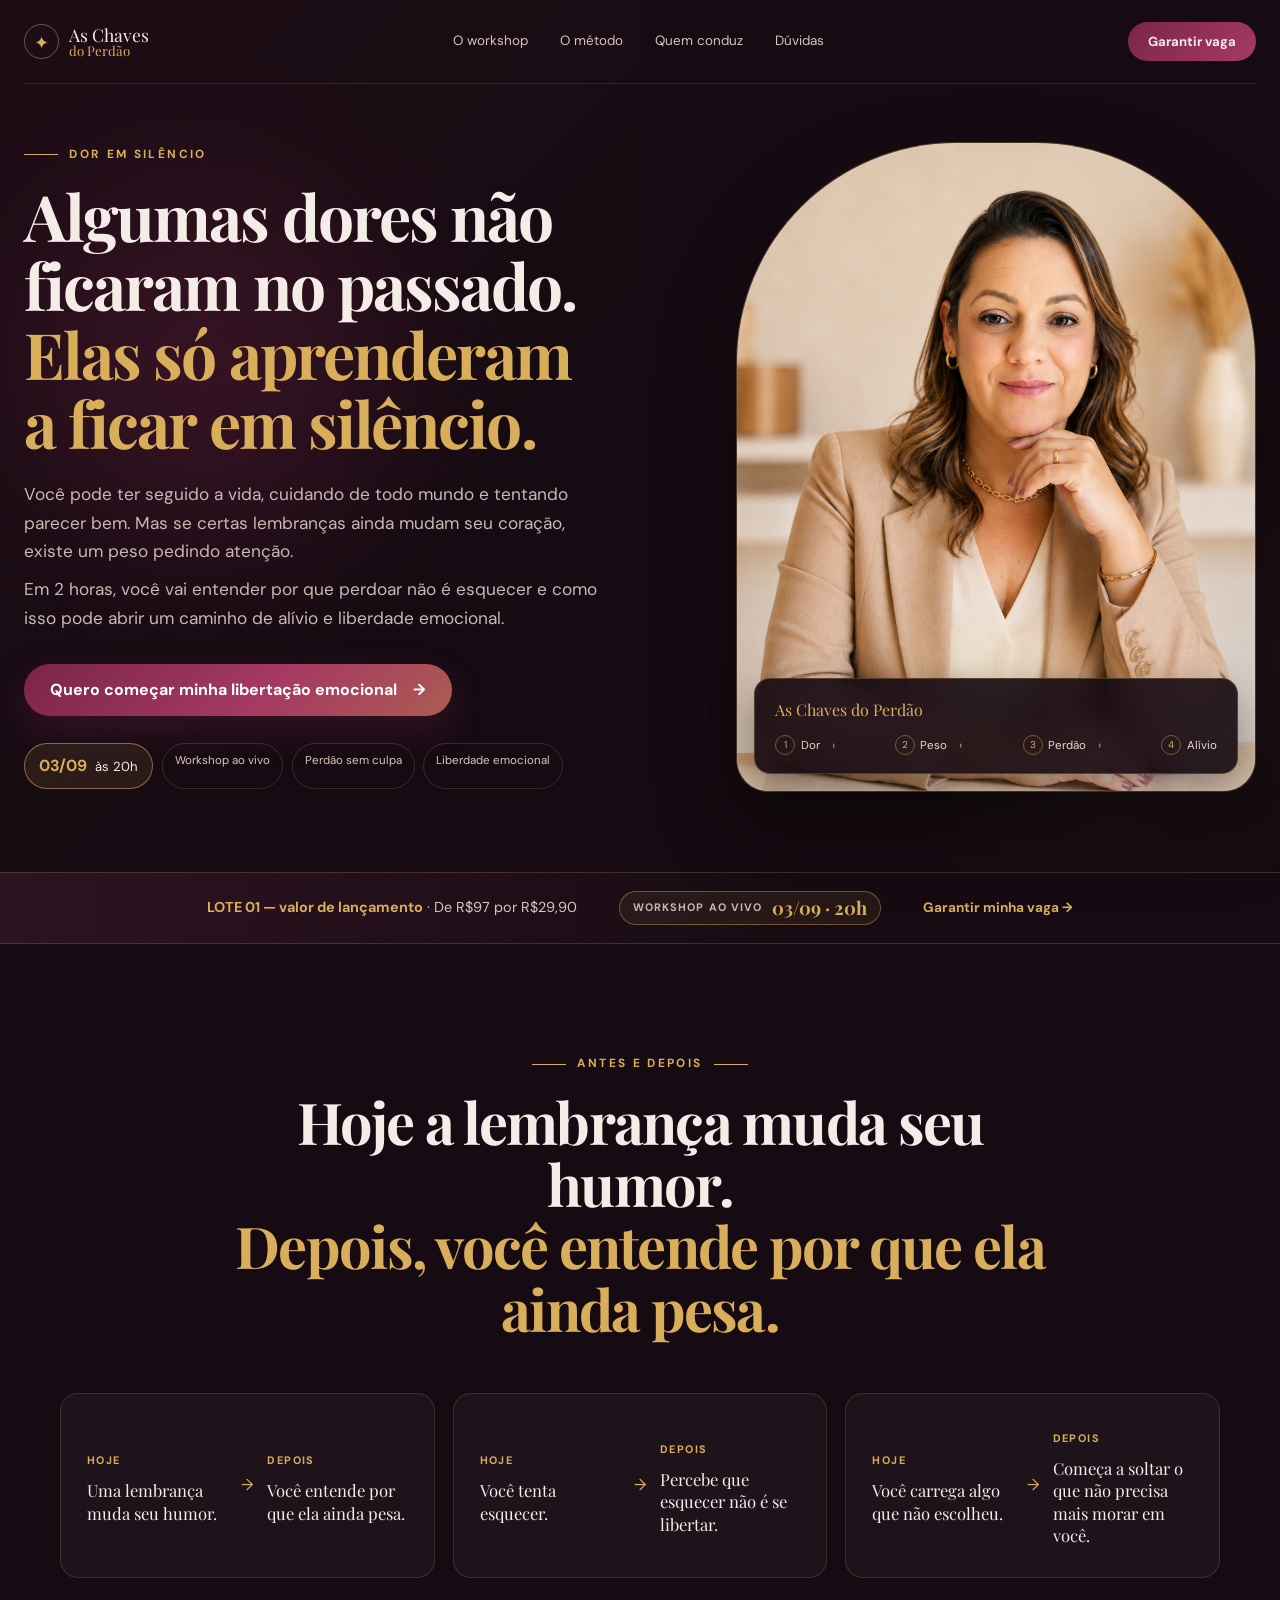
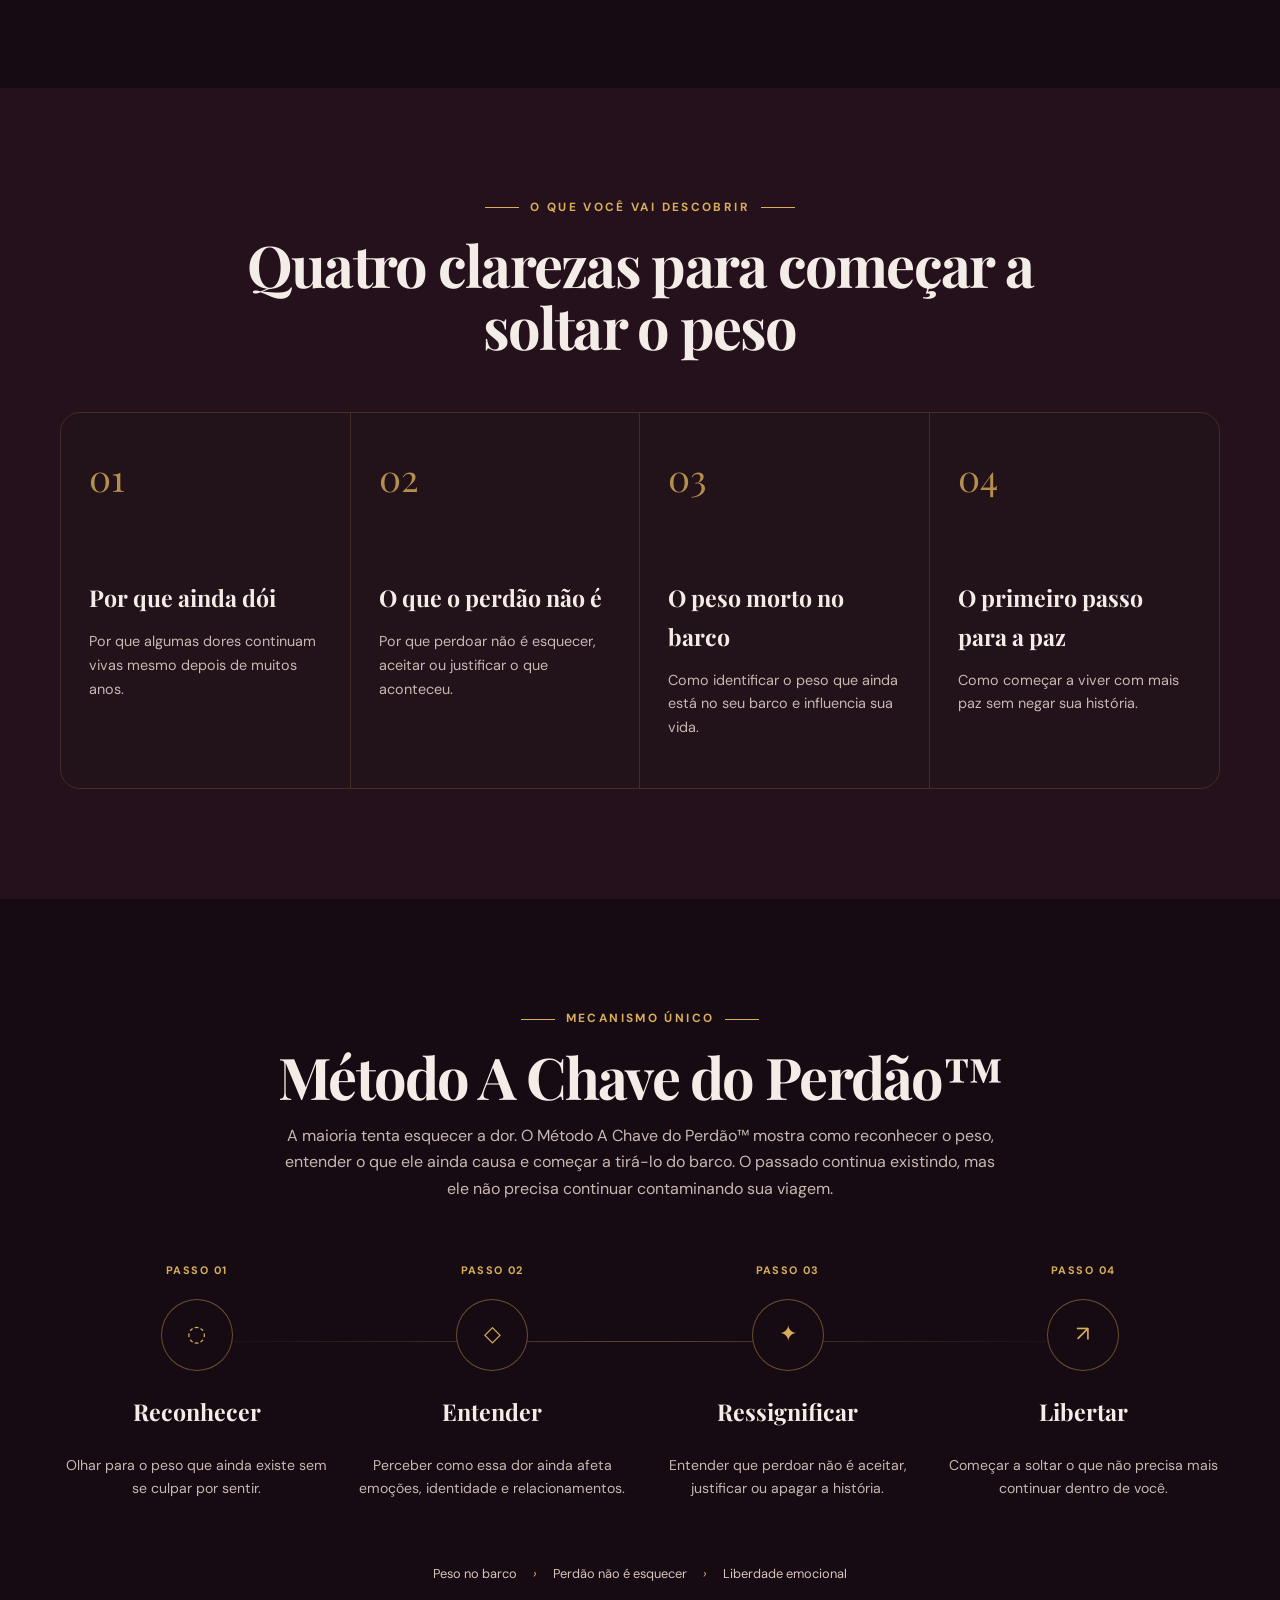
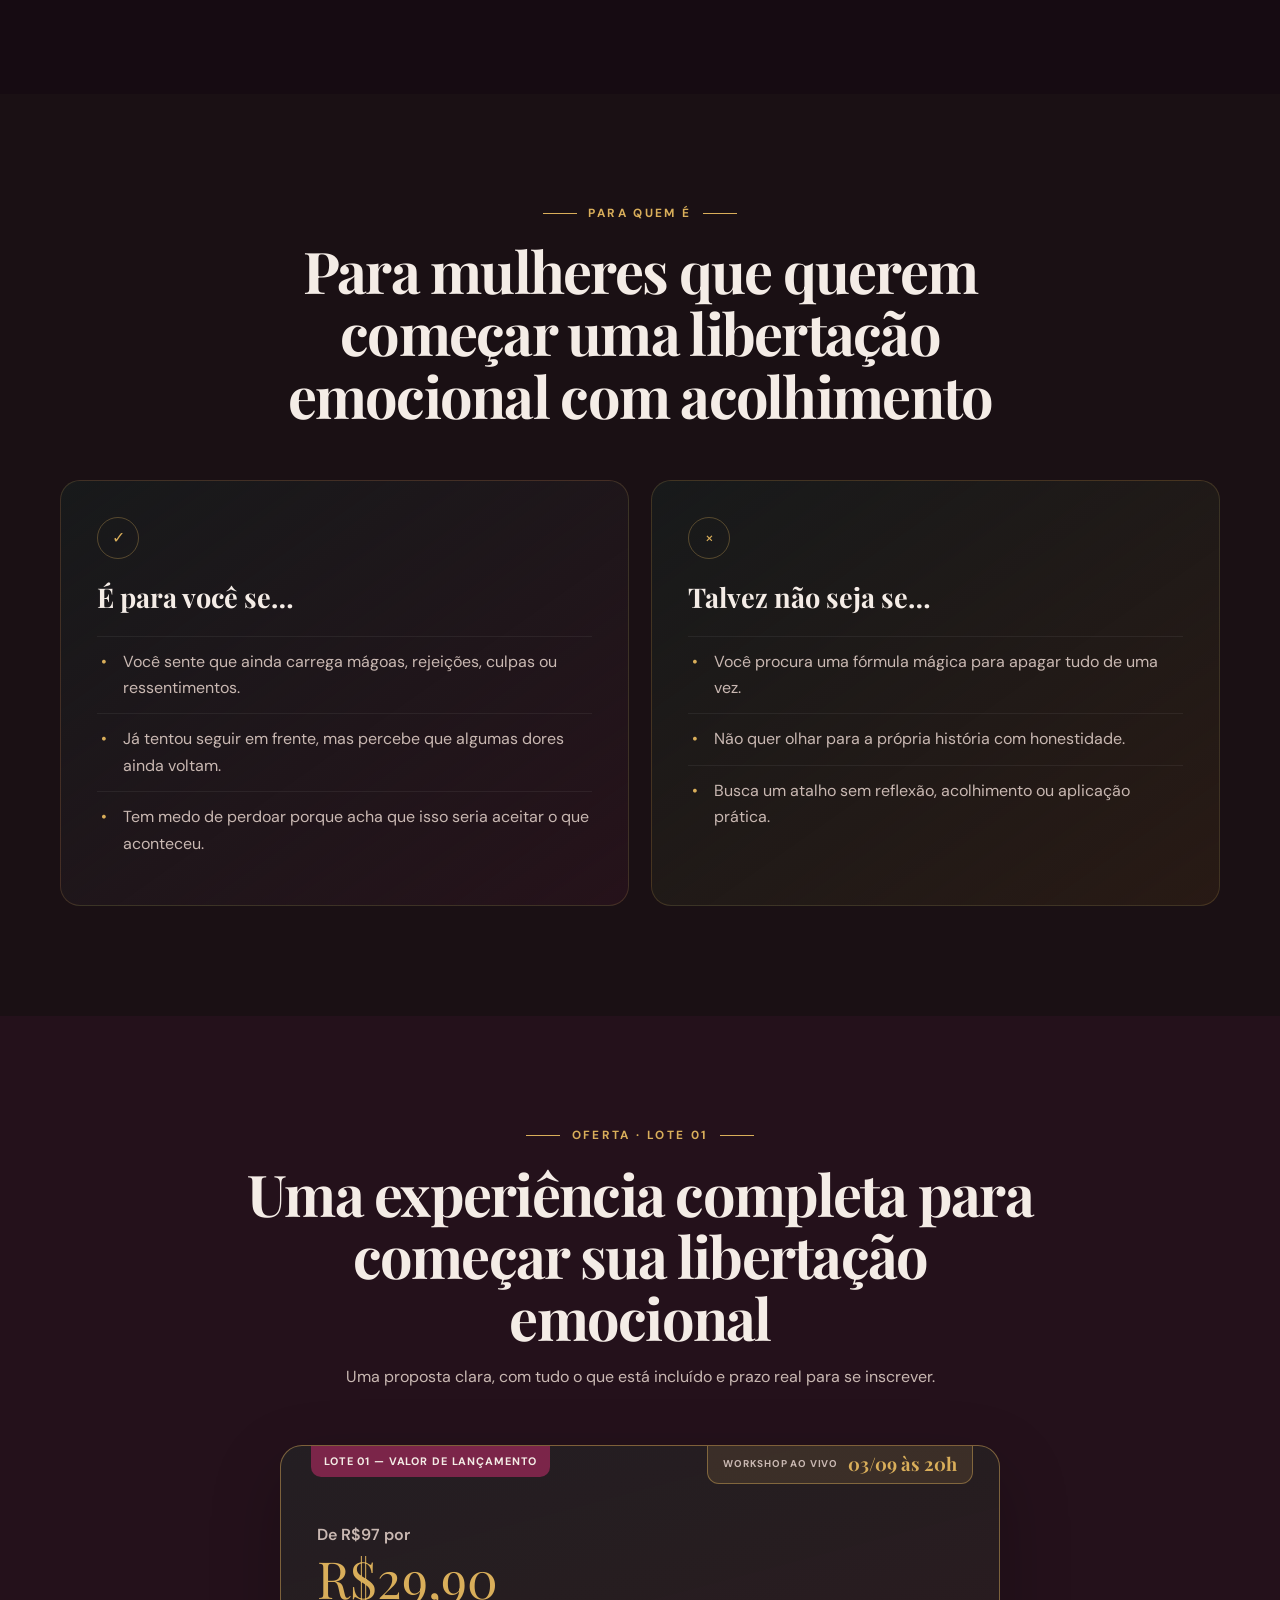
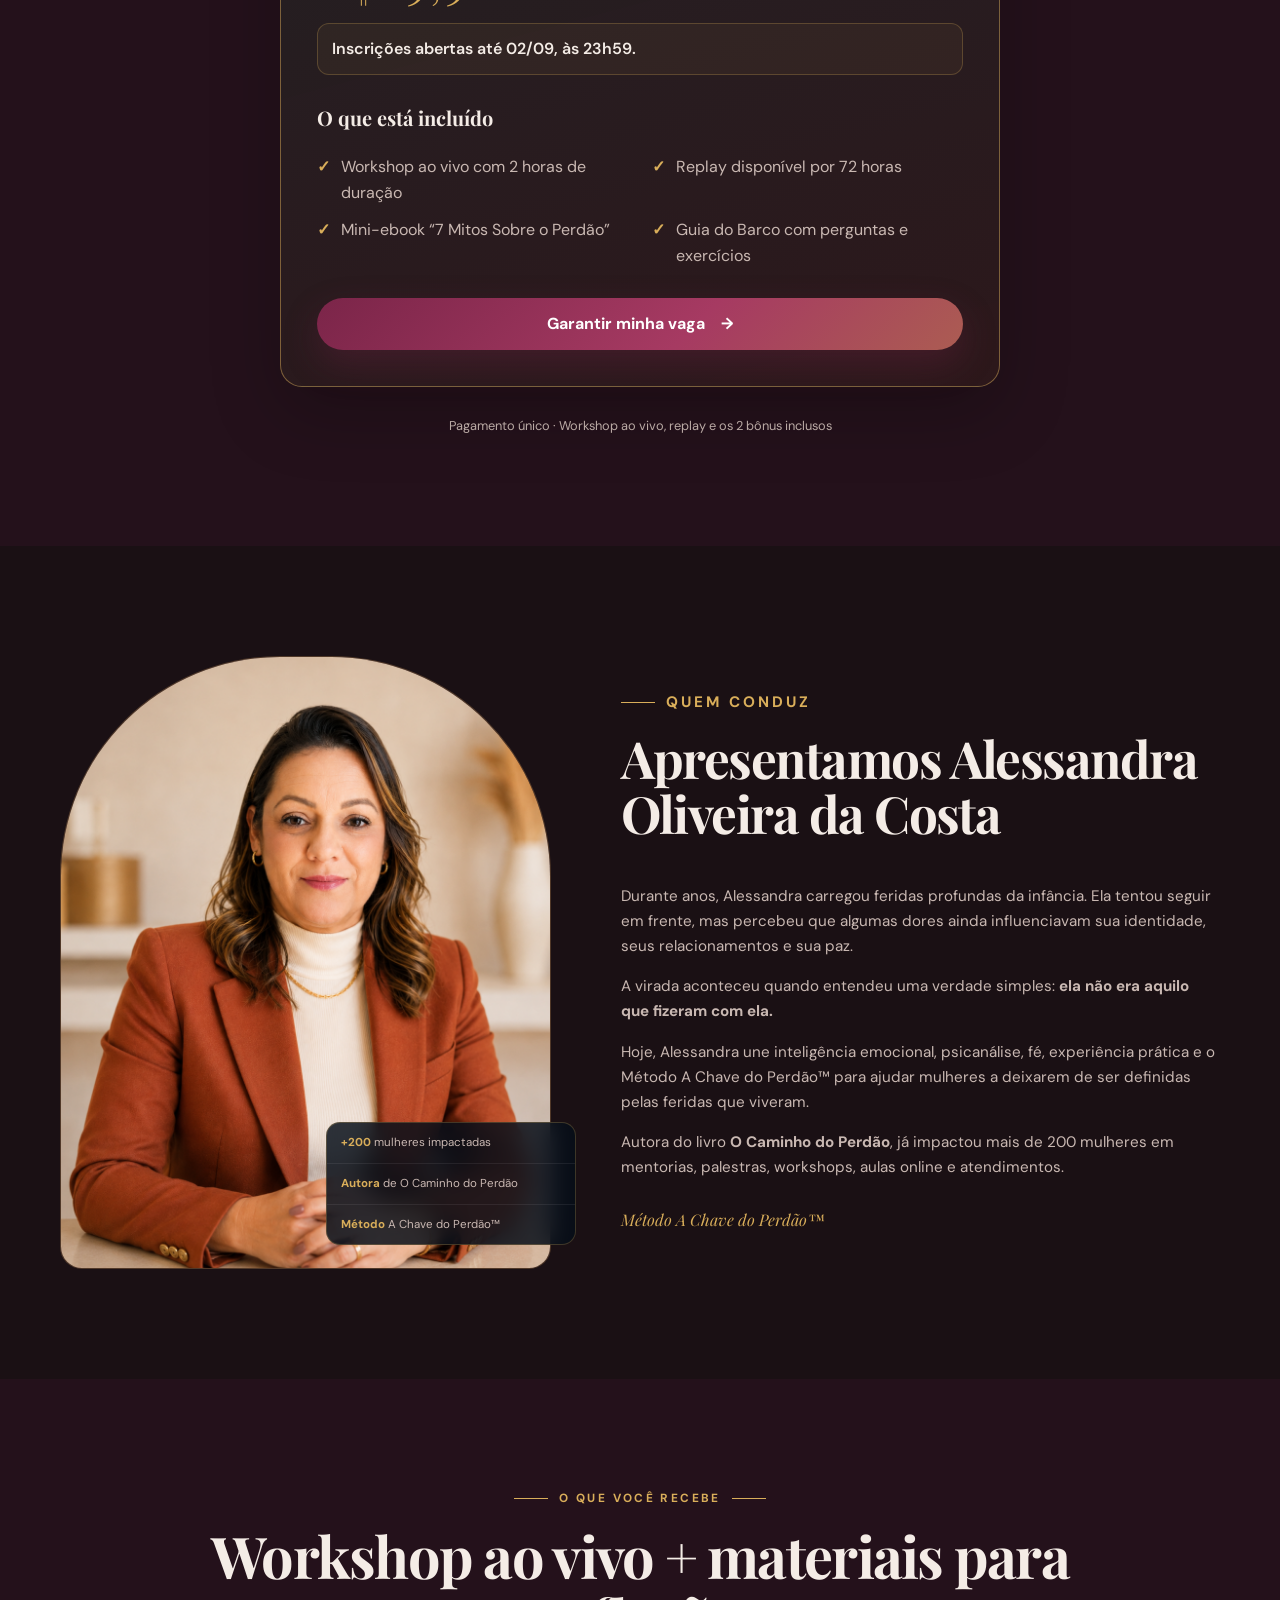
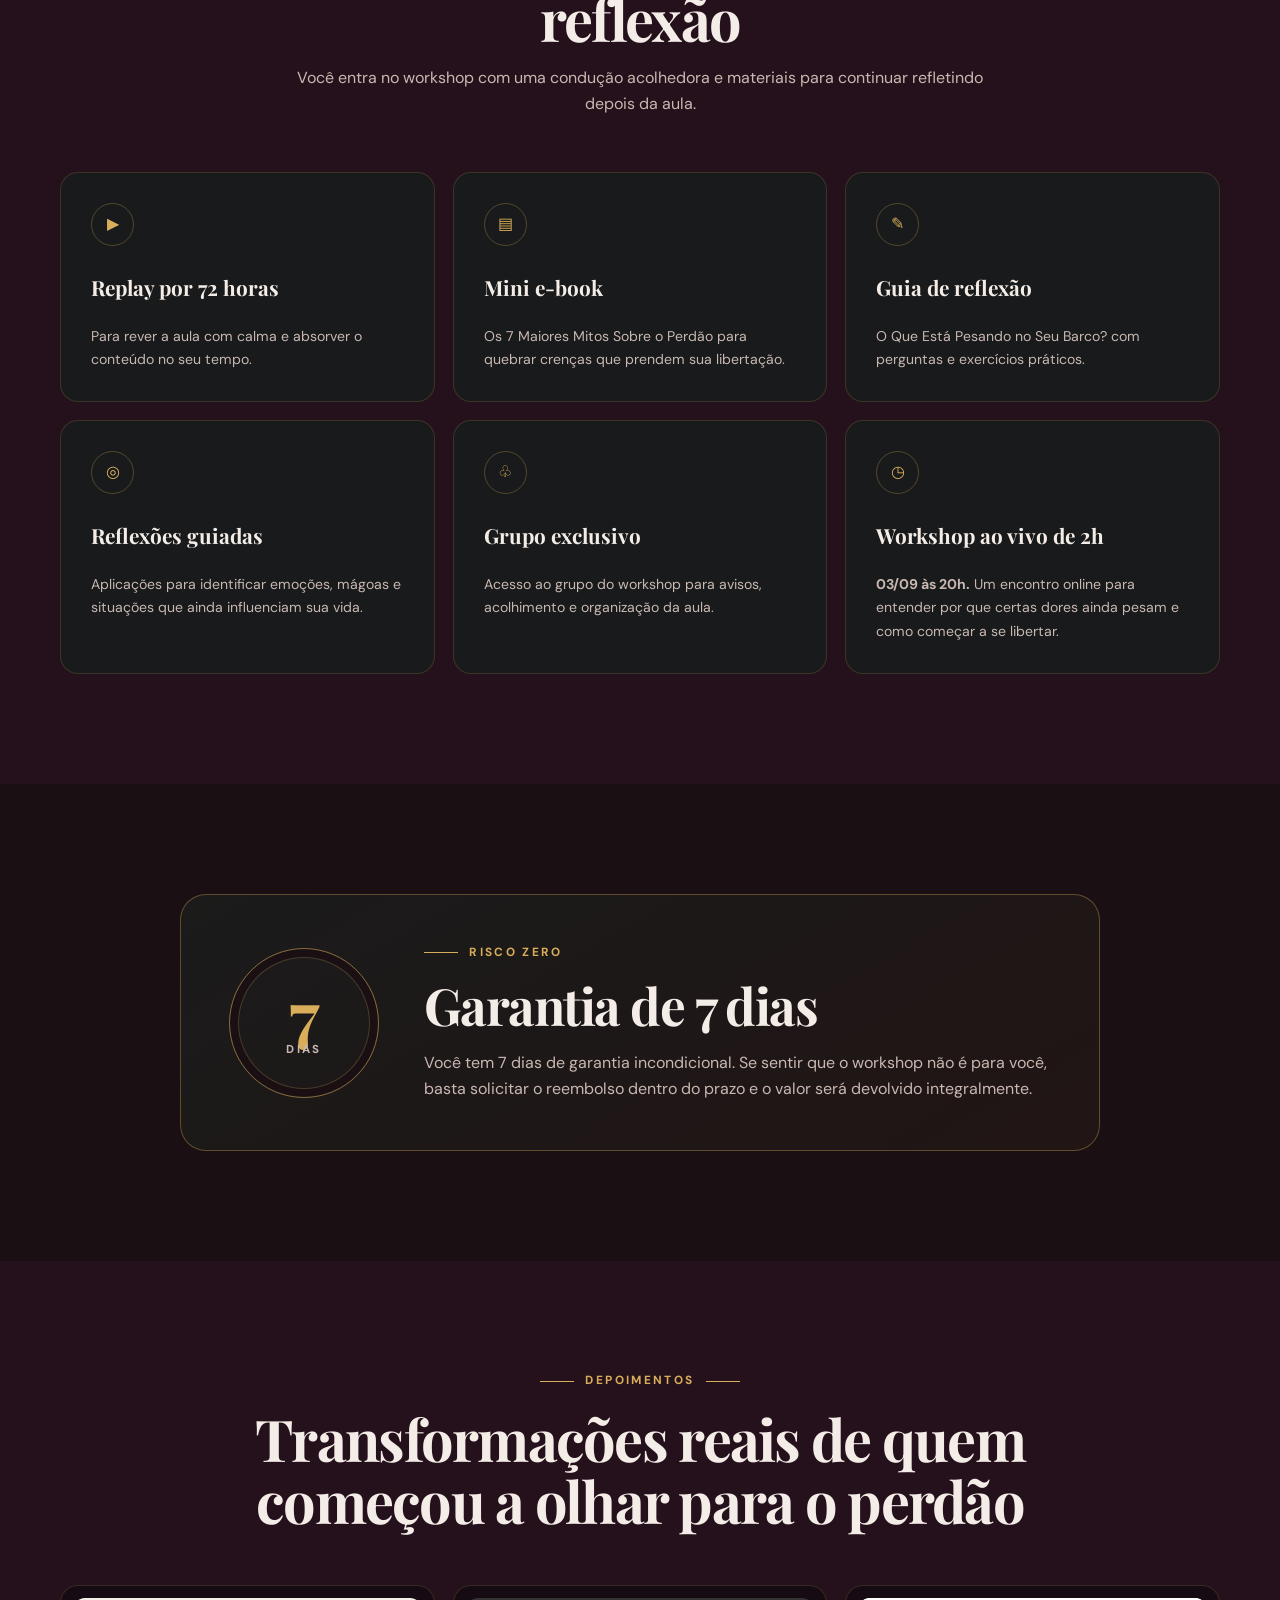
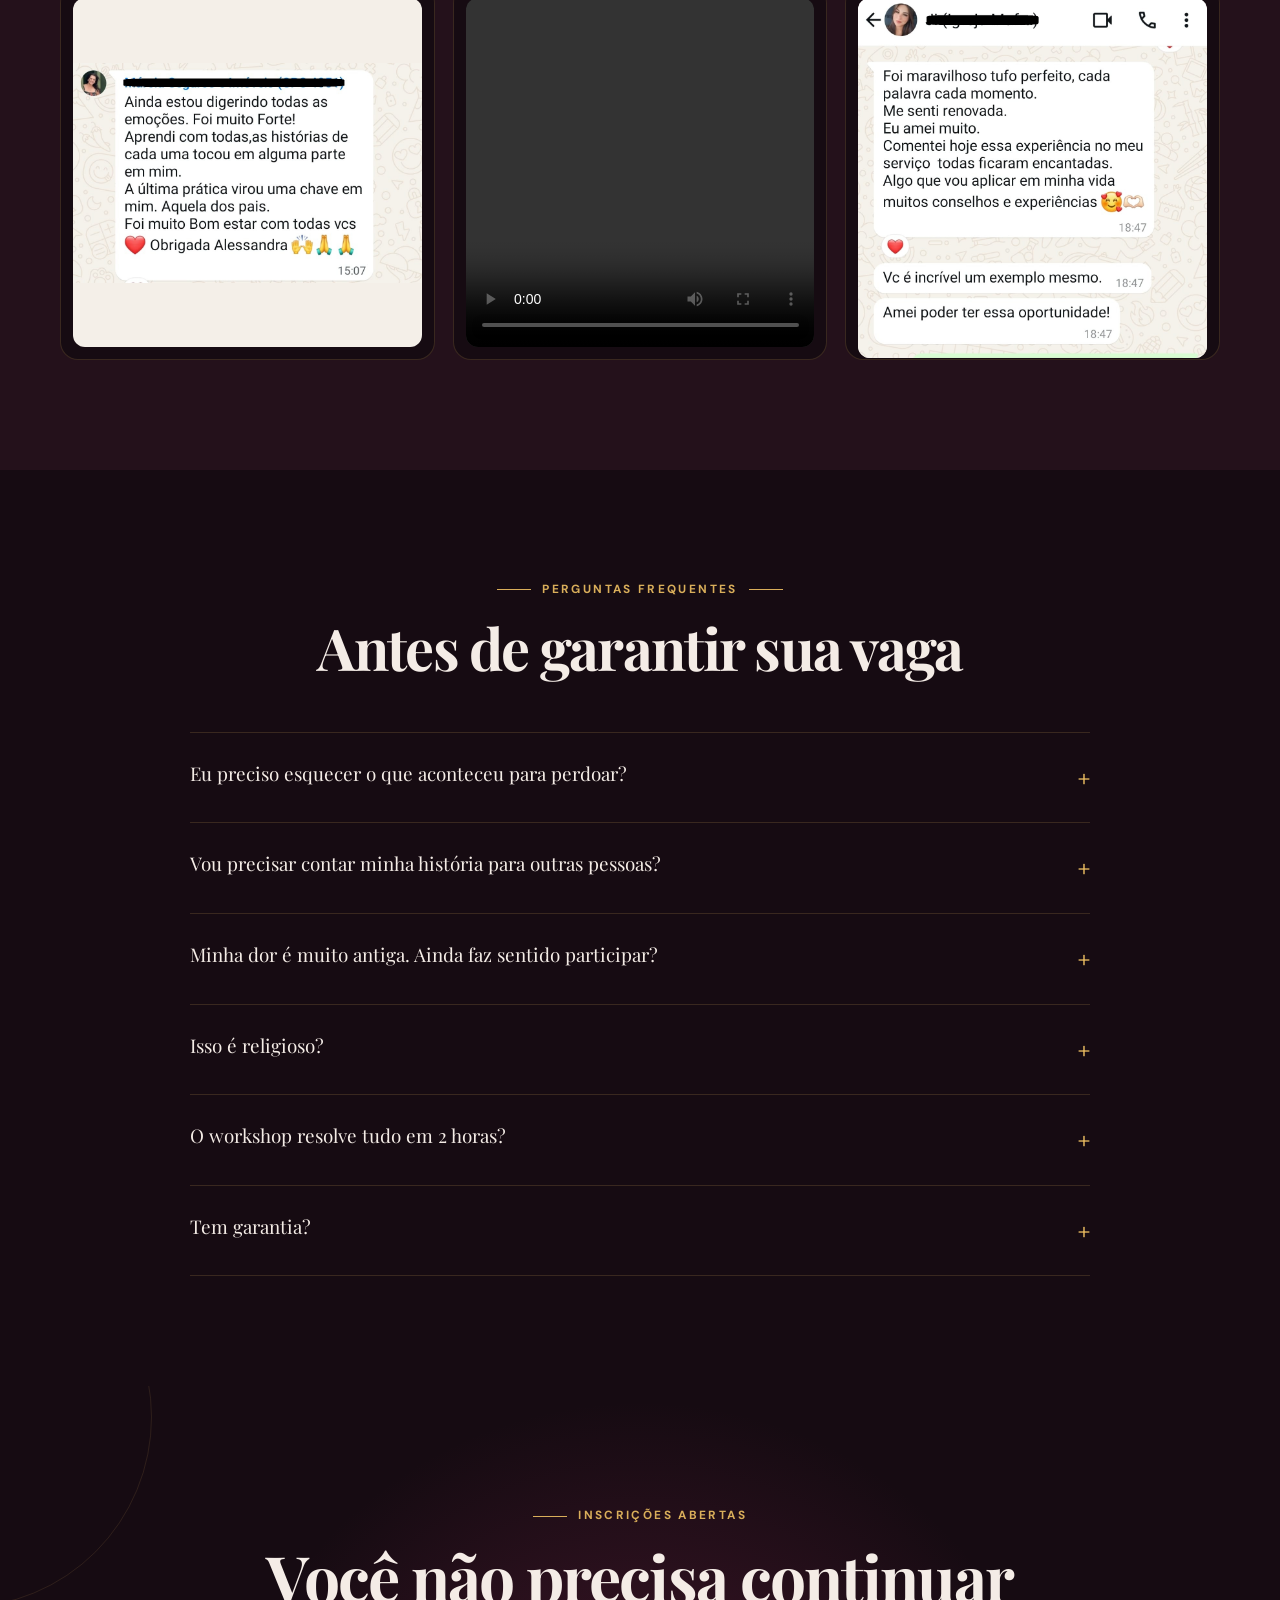
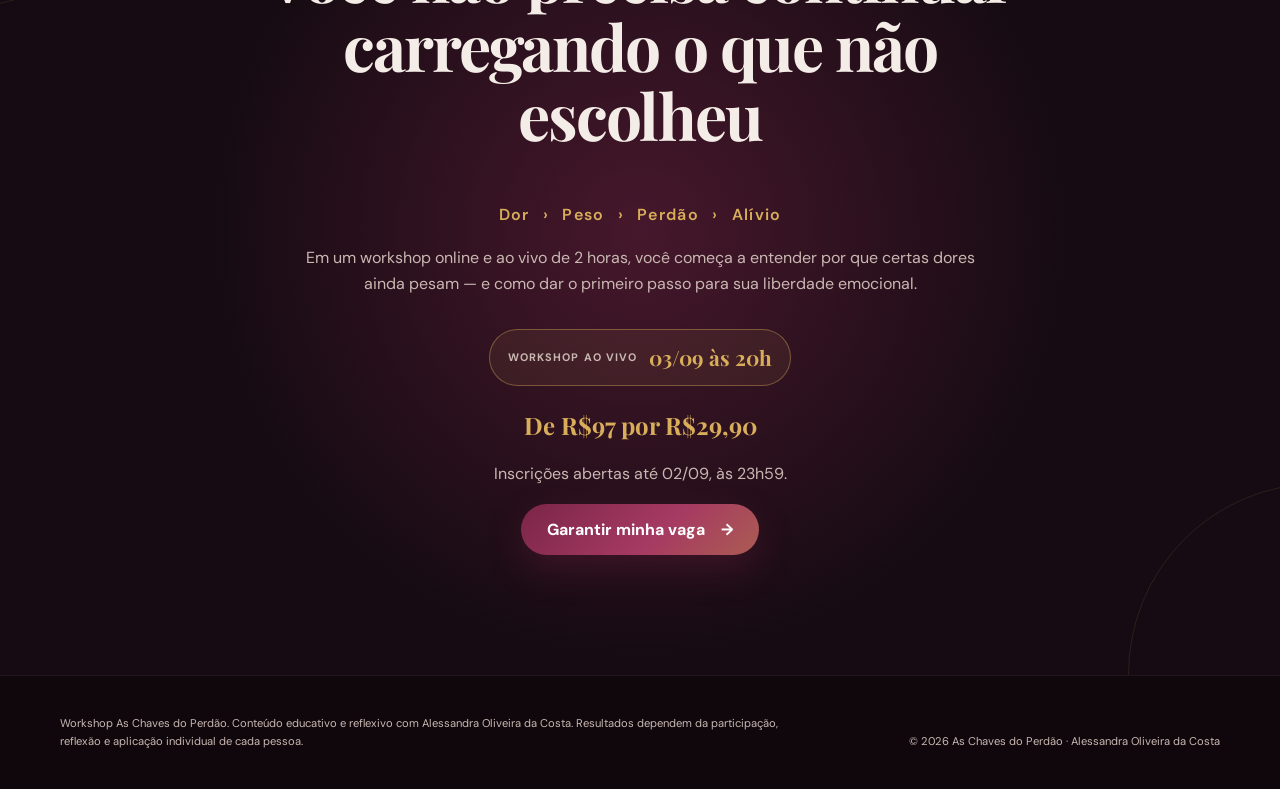
==== commit b7f7b2b0: "Destaca data do workshop" ====
--- a/index.html
+++ b/index.html
@@ -43,6 +43,7 @@
           </div>
           <a class="button button-primary" id="hero-button" href="#oferta">Quero começar minha libertação emocional <span aria-hidden="true">→</span></a>
           <ul class="hero-pills" aria-label="Destaques do workshop">
+            <li class="hero-date-pill"><strong>03/09</strong> às 20h</li>
             <li>Workshop ao vivo</li>
             <li>Perdão sem culpa</li>
             <li>Liberdade emocional</li>
@@ -68,6 +69,7 @@
 
       <aside class="offer-strip">
         <p><strong>LOTE 01 — valor de lançamento</strong> · De R$97 por R$29,90</p>
+        <p class="offer-strip-date"><span>Workshop ao vivo</span><strong>03/09 · 20h</strong></p>
         <a href="#oferta">Garantir minha vaga <span aria-hidden="true">→</span></a>
       </aside>
 
@@ -149,9 +151,10 @@
         <div class="pricing-grid">
           <article class="price-card featured reveal">
             <span class="price-badge">LOTE 01 — valor de lançamento</span>
+            <p class="event-date-badge"><span>Workshop ao vivo</span><strong>03/09 às 20h</strong></p>
             <p class="price-original">De R$97 por</p>
             <p class="price">R$29,90</p>
-            <p class="offer-deadline">Inscrições abertas até a véspera da aula, às 23h59.</p>
+            <p class="offer-deadline">Inscrições abertas até 02/09, às 23h59.</p>
             <h3>O que está incluído</h3>
             <ul class="offer-includes">
               <li>Workshop ao vivo com 2 horas de duração</li>
@@ -193,7 +196,7 @@
           <article class="receive-card reveal reveal-delay-two"><span aria-hidden="true">✎</span><h3>Guia de reflexão</h3><p>O Que Está Pesando no Seu Barco? com perguntas e exercícios práticos.</p></article>
           <article class="receive-card reveal"><span aria-hidden="true">◎</span><h3>Reflexões guiadas</h3><p>Aplicações para identificar emoções, mágoas e situações que ainda influenciam sua vida.</p></article>
           <article class="receive-card reveal reveal-delay"><span aria-hidden="true">♧</span><h3>Grupo exclusivo</h3><p>Acesso ao grupo do workshop para avisos, acolhimento e organização da aula.</p></article>
-          <article class="receive-card reveal reveal-delay-two"><span aria-hidden="true">◷</span><h3>Workshop ao vivo de 2h</h3><p>Um encontro online para entender por que certas dores ainda pesam e como começar a se libertar.</p></article>
+          <article class="receive-card reveal reveal-delay-two"><span aria-hidden="true">◷</span><h3>Workshop ao vivo de 2h</h3><p><strong>03/09 às 20h.</strong> Um encontro online para entender por que certas dores ainda pesam e como começar a se libertar.</p></article>
         </div>
       </section>
 
@@ -226,12 +229,12 @@
       </section>
 
       <section class="final-cta" id="garantir-vaga" aria-labelledby="final-titulo">
-        <div class="final-inner reveal"><p class="eyebrow">Inscrições abertas</p><h2 id="final-titulo">Você não precisa continuar carregando o que não escolheu</h2><p class="final-path">Dor <span>›</span> Peso <span>›</span> Perdão <span>›</span> Alívio</p><p>Em um workshop online e ao vivo de 2 horas, você começa a entender por que certas dores ainda pesam — e como dar o primeiro passo para sua liberdade emocional.</p><strong>De R$97 por R$29,90</strong><p>Inscrições abertas até a véspera da aula, às 23h59.</p><a class="button button-primary" href="#oferta">Garantir minha vaga <span aria-hidden="true">→</span></a></div>
+        <div class="final-inner reveal"><p class="eyebrow">Inscrições abertas</p><h2 id="final-titulo">Você não precisa continuar carregando o que não escolheu</h2><p class="final-path">Dor <span>›</span> Peso <span>›</span> Perdão <span>›</span> Alívio</p><p>Em um workshop online e ao vivo de 2 horas, você começa a entender por que certas dores ainda pesam — e como dar o primeiro passo para sua liberdade emocional.</p><p class="final-event-date"><span>Workshop ao vivo</span><strong>03/09 às 20h</strong></p><strong>De R$97 por R$29,90</strong><p>Inscrições abertas até 02/09, às 23h59.</p><a class="button button-primary" href="#oferta">Garantir minha vaga <span aria-hidden="true">→</span></a></div>
       </section>
     </main>
 
     <footer><p>Workshop As Chaves do Perdão. Conteúdo educativo e reflexivo com Alessandra Oliveira da Costa. Resultados dependem da participação, reflexão e aplicação individual de cada pessoa.</p><p>© 2026 As Chaves do Perdão · Alessandra Oliveira da Costa</p></footer>
 
-    <div class="mobile-cta" aria-label="Oferta fixa"><span>Lote 01 · lançamento<strong>R$29,90</strong></span><a class="button button-primary" href="#oferta">Quero minha vaga</a></div>
+    <div class="mobile-cta" aria-label="Oferta fixa"><span>Lote 01 · 03/09 às 20h<strong>R$29,90</strong></span><a class="button button-primary" href="#oferta">Quero minha vaga</a></div>
   </body>
 </html>
--- a/styles.css
+++ b/styles.css
@@ -49,6 +49,8 @@
 .hero-description p { margin-bottom: .6rem; font-size: 1.08rem; }
 .hero-pills { display: flex; flex-wrap: wrap; gap: .55rem; margin: 1.7rem 0 0; padding: 0; list-style: none; }
 .hero-pills li { padding: .45rem .75rem; border: 1px solid rgba(217,174,90,.2); border-radius: 999px; color: #d8c5bb; font-size: .72rem; }
+.hero-pills .hero-date-pill { padding: .55rem .9rem; border-color: rgba(217,174,90,.55); background: rgba(217,174,90,.1); color: var(--cream); font-size: .82rem; }
+.hero-date-pill strong { margin-right: .2rem; color: var(--gold); font-size: 1rem; }
 .hero-visual { position: relative; width: 100%; max-width: 520px; justify-self: end; }
 .image-frame { position: relative; overflow: hidden; aspect-ratio: 4 / 5; border: 1px solid rgba(217,174,90,.25); border-radius: 220px 220px 32px 32px; background: linear-gradient(160deg, #211018, var(--ink)); box-shadow: 0 35px 80px rgba(0,0,0,.38); }
 .image-frame::after { content: ""; position: absolute; inset: 0; border: 1px solid rgba(255,255,255,.06); border-radius: inherit; pointer-events: none; }
@@ -64,6 +66,9 @@
 .offer-strip p { margin: 0; color: #d8c5bb; font-size: .9rem; }
 .offer-strip strong, .offer-strip a { color: var(--gold); }
 .offer-strip a { font-weight: 700; font-size: .85rem; }
+.offer-strip-date { display: flex; align-items: center; gap: 10px; padding: 7px 13px; border: 1px solid rgba(217,174,90,.42); border-radius: 999px; background: rgba(217,174,90,.08); }
+.offer-strip-date span { color: var(--muted); font-size: .68rem; font-weight: 700; letter-spacing: .1em; text-transform: uppercase; }
+.offer-strip-date strong { font-family: var(--display); font-size: 1.15rem; line-height: 1; }
 
 .section { padding: 110px max(24px, calc((100vw - 1160px) / 2)); }
 .section-alt { background: #24111b; }
@@ -106,8 +111,11 @@
 .audience-card li::before { content: "•"; position: absolute; left: 4px; color: var(--gold); }
 .pricing-grid { display: grid; grid-template-columns: minmax(0, 720px); justify-content: center; gap: 20px; align-items: stretch; }
 .price-card { position: relative; padding: 36px; border: 1px solid var(--line); border-radius: 22px; background: rgba(24,26,27,.2); }
-.price-card.featured { padding-top: 58px; border-color: rgba(217,174,90,.48); background: linear-gradient(165deg, rgba(37,126,89,.13), rgba(147,109,34,.08)); box-shadow: 0 25px 70px rgba(0,0,0,.22); }
+.price-card.featured { padding-top: 76px; border-color: rgba(217,174,90,.48); background: linear-gradient(165deg, rgba(37,126,89,.13), rgba(147,109,34,.08)); box-shadow: 0 25px 70px rgba(0,0,0,.22); }
 .price-badge { position: absolute; top: 0; left: 30px; padding: 7px 13px; border-radius: 0 0 10px 10px; background: var(--wine); color: var(--cream); font-size: .68rem; font-weight: 700; letter-spacing: .08em; text-transform: uppercase; }
+.event-date-badge { position: absolute; top: 0; right: 26px; display: flex; align-items: center; gap: 10px; margin: 0; padding: 9px 15px 10px; border: 1px solid rgba(217,174,90,.45); border-top: 0; border-radius: 0 0 12px 12px; background: rgba(217,174,90,.12); color: var(--cream); }
+.event-date-badge span { color: var(--muted); font-size: .62rem; font-weight: 700; letter-spacing: .08em; text-transform: uppercase; }
+.event-date-badge strong { color: var(--gold); font-family: var(--display); font-size: 1.15rem; line-height: 1; white-space: nowrap; }
 .price-lot { margin-bottom: .1rem; color: var(--muted); font-weight: 700; text-transform: uppercase; }
 .price-original { margin-bottom: .3rem; color: var(--muted); font-size: 1rem; font-weight: 600; }
 .price { margin-bottom: .7rem; color: var(--gold); font-family: var(--display); font-size: clamp(2.5rem, 4vw, 4rem); line-height: 1; }
@@ -164,9 +172,45 @@
 .final-path { color: var(--gold) !important; font-weight: 600; letter-spacing: .08em; }
 .final-path span { margin: 0 8px; }
 .final-inner > strong { display: block; margin: 1rem 0; color: var(--gold); font-family: var(--display); font-size: 1.5rem; }
+.final-event-date { display: inline-flex; align-items: center; gap: 12px; margin: 1rem auto .25rem !important; padding: 10px 18px; border: 1px solid rgba(217,174,90,.4); border-radius: 999px; background: rgba(217,174,90,.08); }
+.final-event-date span { color: var(--muted); font-size: .68rem; font-weight: 700; letter-spacing: .1em; text-transform: uppercase; }
+.final-event-date strong { color: var(--gold); font-family: var(--display); font-size: 1.3rem; }
 footer { display: grid; grid-template-columns: 1fr auto; gap: 40px; align-items: end; padding: 38px max(24px, calc((100vw - 1160px) / 2)); border-top: 1px solid rgba(255,255,255,.06); background: #10070c; }
 footer p { max-width: 740px; margin: 0; font-size: .7rem; }
 .mobile-cta { display: none; }
+
+/* Página de confirmação */
+.thank-you-page { min-height: 100vh; background: #12080e; }
+.thank-you-header { position: absolute; }
+.thank-you-header-note { color: var(--muted); font-size: .76rem; letter-spacing: .12em; text-transform: uppercase; }
+.thank-you-main { position: relative; display: grid; min-height: calc(100vh - 96px); overflow: hidden; padding: 138px 24px 76px; background: radial-gradient(circle at 16% 42%, rgba(123,37,73,.25), transparent 36%), linear-gradient(135deg, #1c0c14 0%, #12080e 72%); }
+.thank-you-glow { position: absolute; border-radius: 50%; filter: blur(16px); pointer-events: none; }
+.thank-you-glow-one { top: 12%; right: 8%; width: 310px; height: 310px; border: 1px solid rgba(217,174,90,.1); box-shadow: inset 0 0 90px rgba(217,174,90,.04); }
+.thank-you-glow-two { right: -180px; bottom: -210px; width: 520px; height: 520px; border: 1px solid rgba(123,37,73,.2); }
+.thank-you-shell { position: relative; z-index: 1; display: grid; grid-template-columns: 1.05fr .95fr; gap: clamp(40px, 7vw, 90px); align-items: center; width: min(1160px, 100%); margin: auto; }
+.thank-you-copy { max-width: 640px; }
+.success-seal { display: grid; place-items: center; width: 64px; height: 64px; margin-bottom: 1.7rem; border: 1px solid rgba(217,174,90,.55); border-radius: 50%; background: rgba(217,174,90,.08); box-shadow: 0 0 0 8px rgba(217,174,90,.035); color: var(--gold); font-size: 1.55rem; }
+.thank-you-copy h1 { margin-bottom: 1.35rem; font-size: clamp(3rem, 5.5vw, 5.6rem); }
+.thank-you-copy h1 span { color: var(--gold); }
+.thank-you-lead { max-width: 600px; margin-bottom: 1.7rem; font-size: 1.08rem; }
+.confirmation-note { display: grid; grid-template-columns: auto 1fr; gap: 16px; max-width: 610px; margin-bottom: 1.9rem; padding: 20px; border: 1px solid rgba(217,174,90,.2); border-radius: 16px; background: rgba(255,255,255,.035); }
+.confirmation-note > span { display: grid; place-items: center; width: 38px; height: 38px; border-radius: 50%; background: rgba(217,174,90,.1); color: var(--gold); }
+.confirmation-note strong { color: var(--cream); }
+.confirmation-note p { margin: .25rem 0 0; font-size: .86rem; line-height: 1.55; }
+.next-steps-card { padding: clamp(28px, 4vw, 46px); border: 1px solid rgba(217,174,90,.28); border-radius: 28px; background: linear-gradient(160deg, rgba(37,17,27,.95), rgba(18,8,14,.96)); box-shadow: 0 30px 80px rgba(0,0,0,.32); }
+.next-steps-card .eyebrow { margin-bottom: .75rem; }
+.next-steps-card h2 { margin-bottom: 1.8rem; font-size: clamp(2rem, 3.5vw, 3.25rem); }
+.next-steps-list { margin: 0; padding: 0; list-style: none; }
+.next-steps-list li { display: grid; grid-template-columns: 44px 1fr; gap: 16px; padding: 18px 0; border-top: 1px solid rgba(255,255,255,.07); }
+.next-steps-list li > span { display: grid; place-items: center; width: 38px; height: 38px; border: 1px solid rgba(217,174,90,.32); border-radius: 50%; color: var(--gold); font-size: .7rem; font-weight: 700; }
+.next-steps-list strong { color: var(--cream); }
+.next-steps-list p { margin: .25rem 0 0; font-size: .84rem; line-height: 1.5; }
+.included-summary { margin-top: 1.4rem; padding: 20px; border-radius: 16px; background: rgba(217,174,90,.065); }
+.included-summary > p { margin-bottom: .7rem; color: var(--gold); font-size: .7rem; font-weight: 700; letter-spacing: .15em; text-transform: uppercase; }
+.included-summary ul { display: grid; grid-template-columns: 1fr 1fr; gap: 8px 18px; margin: 0; padding: 0; color: var(--muted); font-size: .78rem; list-style: none; }
+.included-summary li { position: relative; padding-left: 17px; }
+.included-summary li::before { content: "✓"; position: absolute; left: 0; color: var(--gold); }
+.thank-you-footer { min-height: 96px; }
 
 .reveal { opacity: 1; transform: translateY(0); transition: opacity .7s ease, transform .7s ease; }
 .reveal.is-visible { opacity: 1; transform: translateY(0); }
@@ -189,6 +233,8 @@
   .pricing-grid { grid-template-columns: 1fr 1fr; }
   .price-card.featured { grid-column: 1 / -1; }
   .presenter { gap: 40px; }
+  .thank-you-shell { grid-template-columns: 1fr; max-width: 760px; }
+  .thank-you-copy { max-width: none; }
 }
 
 @media (max-width: 720px) {
@@ -217,7 +263,9 @@
   .number-card h3 { margin-top: 2.2rem; }
   .method-tags { flex-wrap: wrap; gap: 8px; }
   .audience-card, .price-card { padding: 28px; }
-  .price-card.featured { grid-column: auto; padding-top: 58px; }
+  .price-card.featured { grid-column: auto; padding-top: 112px; }
+  .price-badge { left: 20px; }
+  .event-date-badge { top: 42px; right: auto; left: 20px; }
   .offer-includes { grid-template-columns: 1fr; }
   .presenter { gap: 45px; }
   .presenter-stats { right: 10px; left: 10px; min-width: 0; }
@@ -233,6 +281,19 @@
   .mobile-cta > span { color: var(--muted); font-size: .72rem; }
   .mobile-cta strong { display: block; color: var(--gold); font-size: .95rem; }
   .mobile-cta .button { padding: .85rem 1rem; font-size: .76rem; }
+  .thank-you-page { padding-bottom: 0; }
+  .thank-you-header { width: calc(100% - 40px); }
+  .thank-you-header-note { display: none; }
+  .thank-you-main { min-height: auto; padding: 120px 20px 60px; }
+  .thank-you-shell { gap: 42px; }
+  .success-seal { width: 56px; height: 56px; }
+  .thank-you-copy h1 { font-size: clamp(2.75rem, 13vw, 4rem); }
+  .thank-you-lead { font-size: 1rem; }
+  .confirmation-note { padding: 17px; }
+  .thank-you-copy .button { width: 100%; text-align: center; }
+  .next-steps-card { padding: 26px 22px; border-radius: 22px; }
+  .included-summary ul { grid-template-columns: 1fr; }
+  .thank-you-footer { padding: 28px 20px; }
 }
 
 @media (max-width: 390px) { .journey-card li { font-size: .62rem; } .journey-card li span { display: none; } }
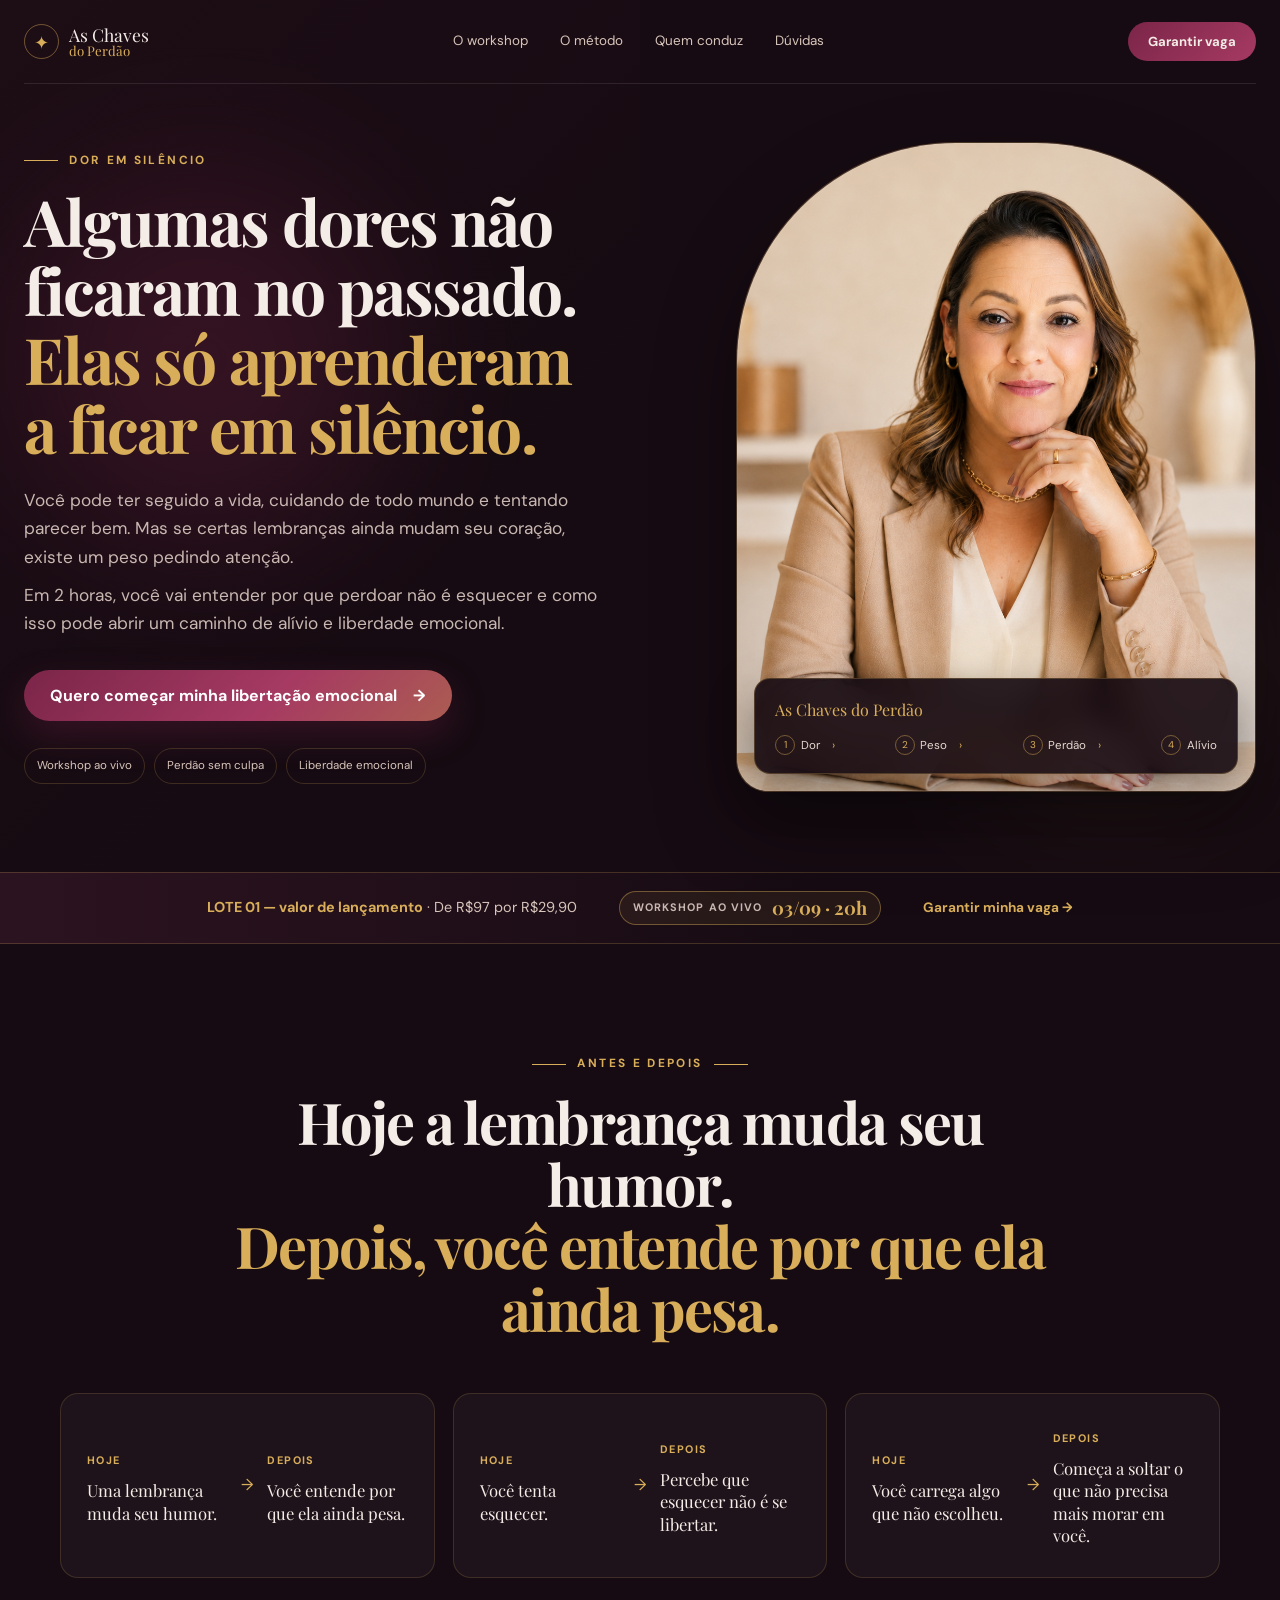
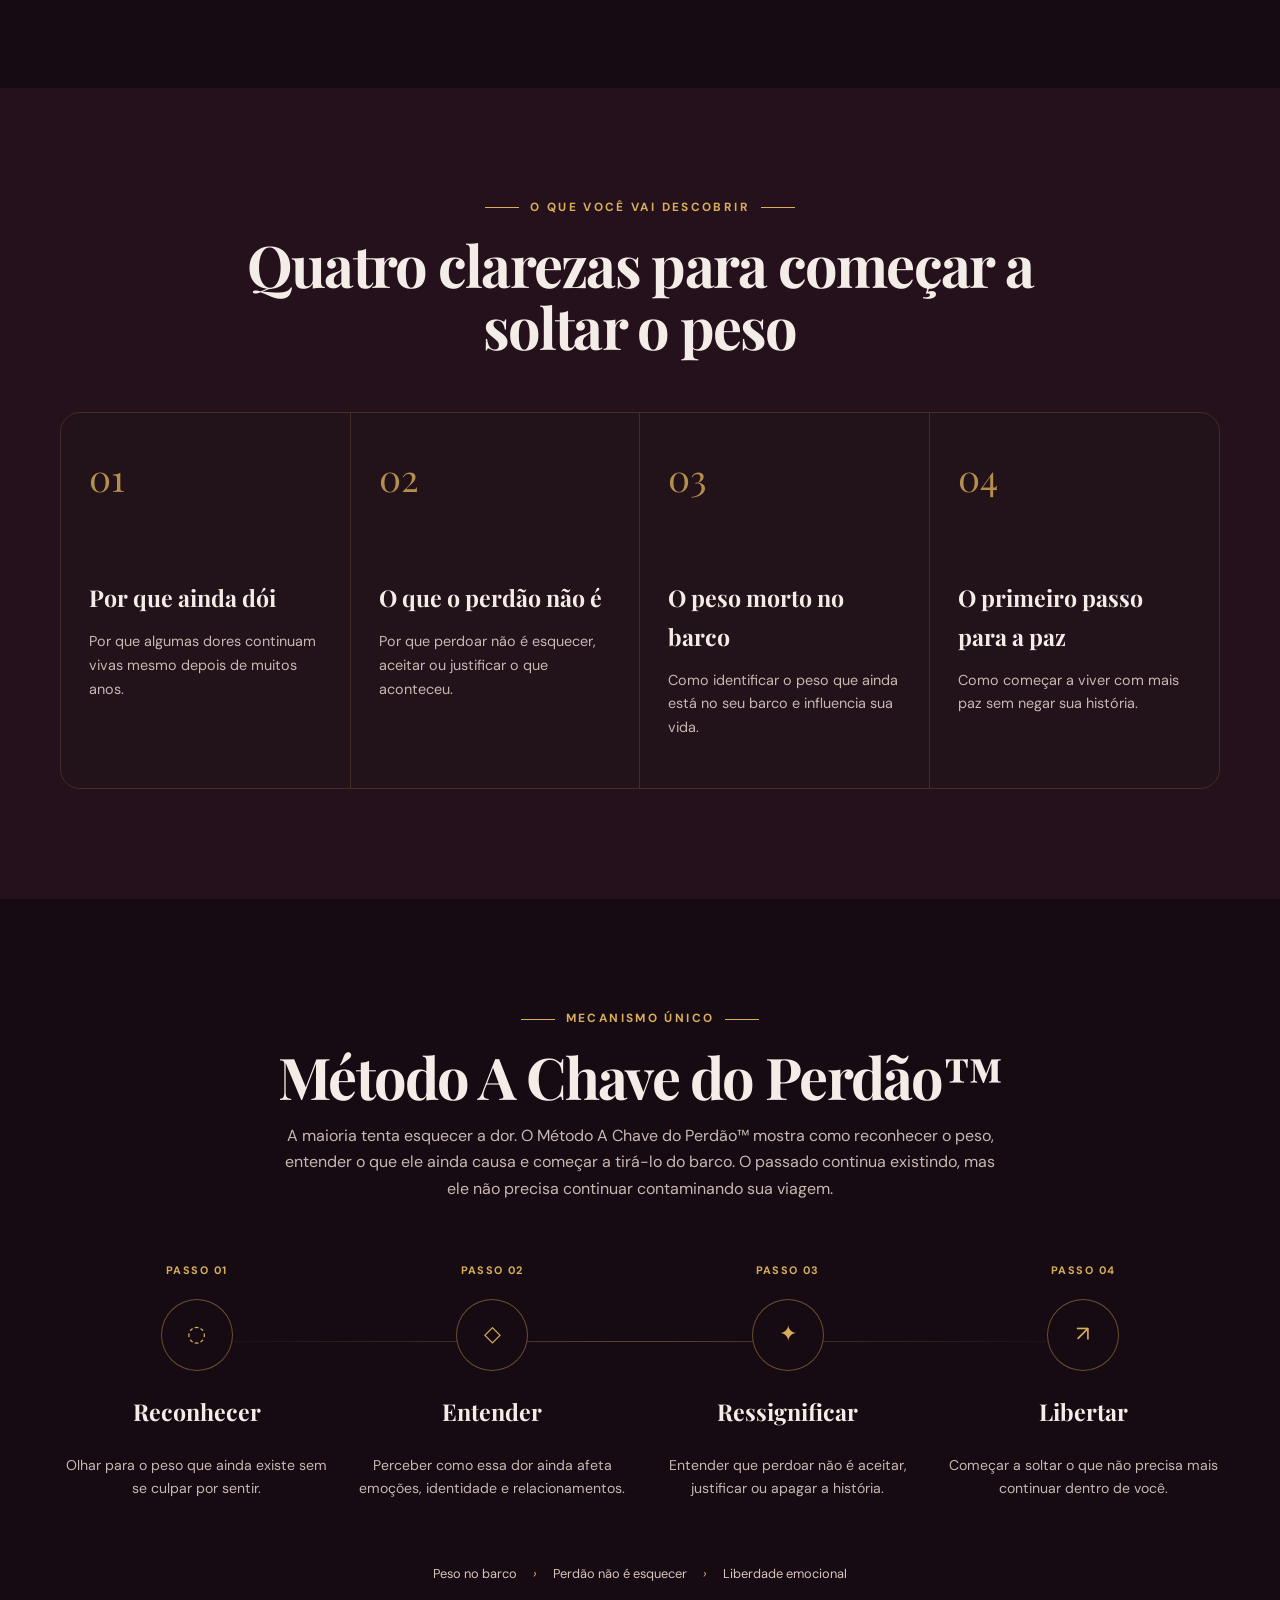
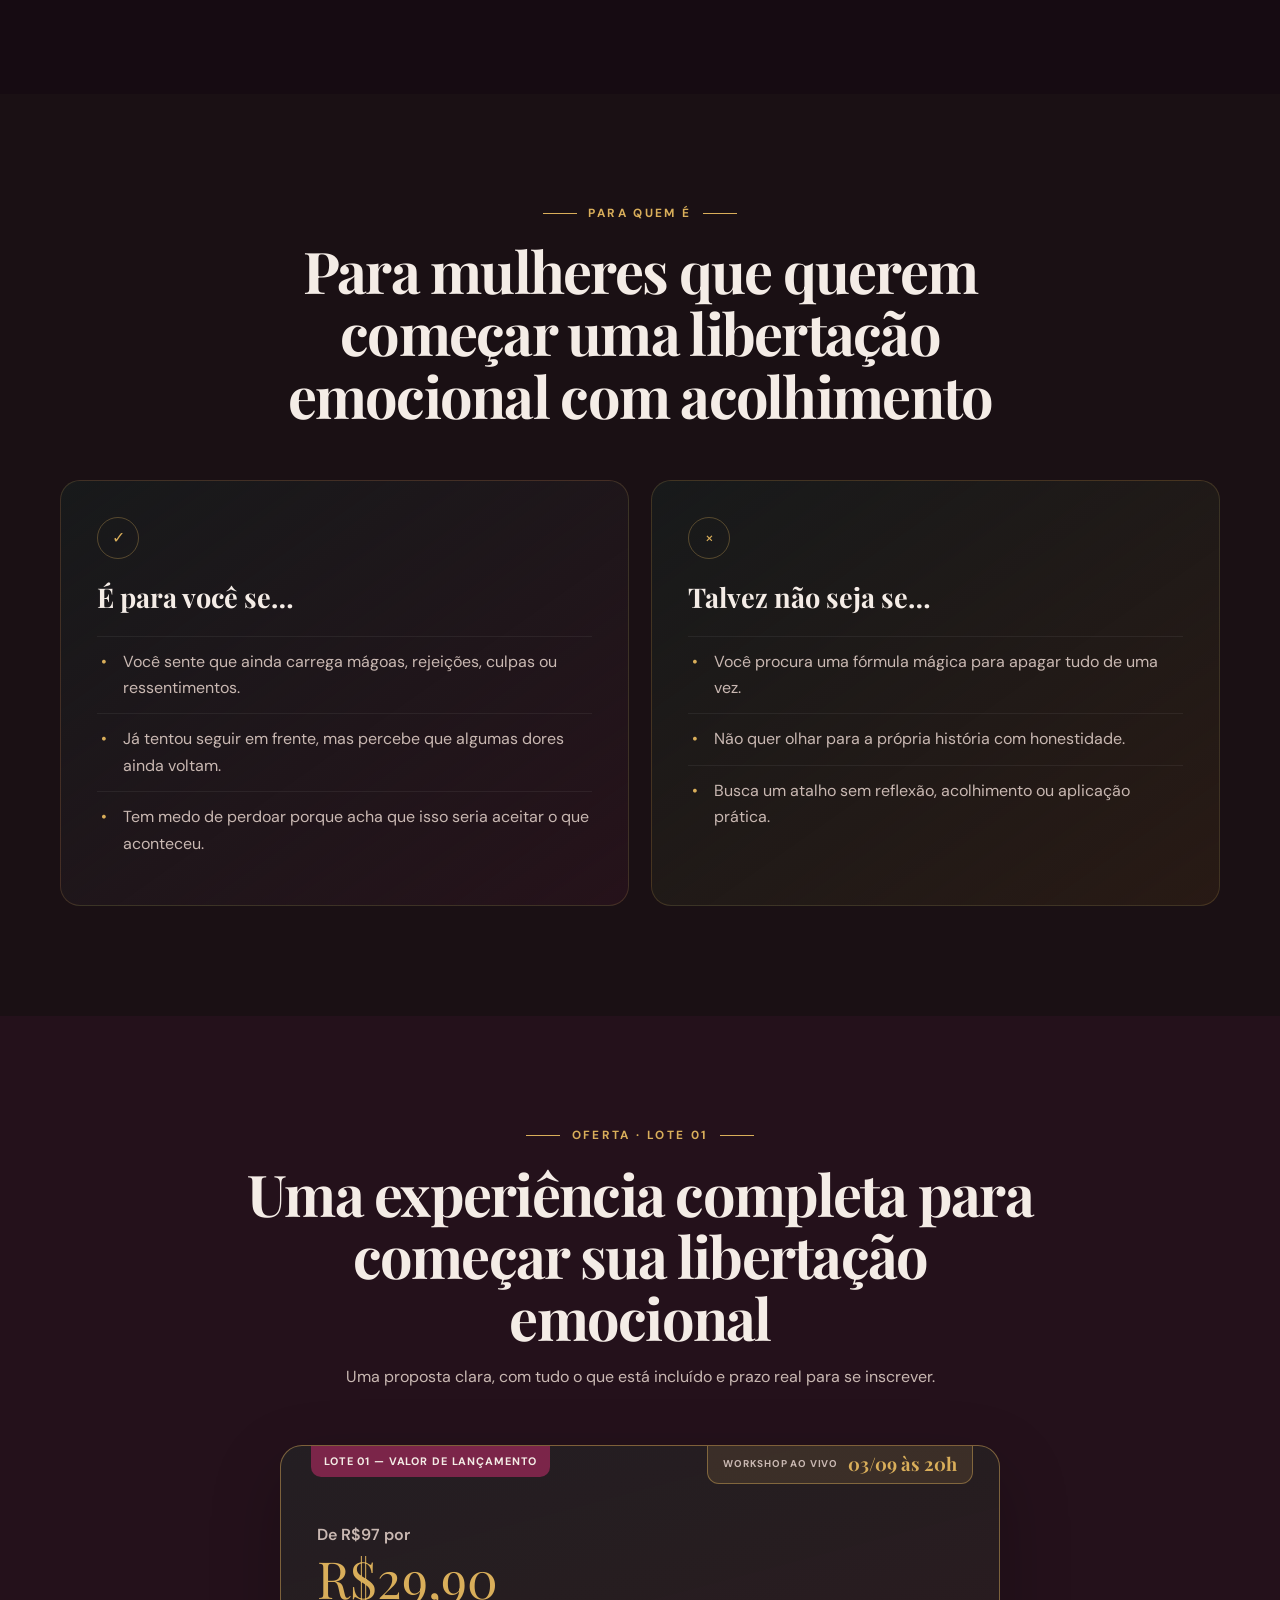
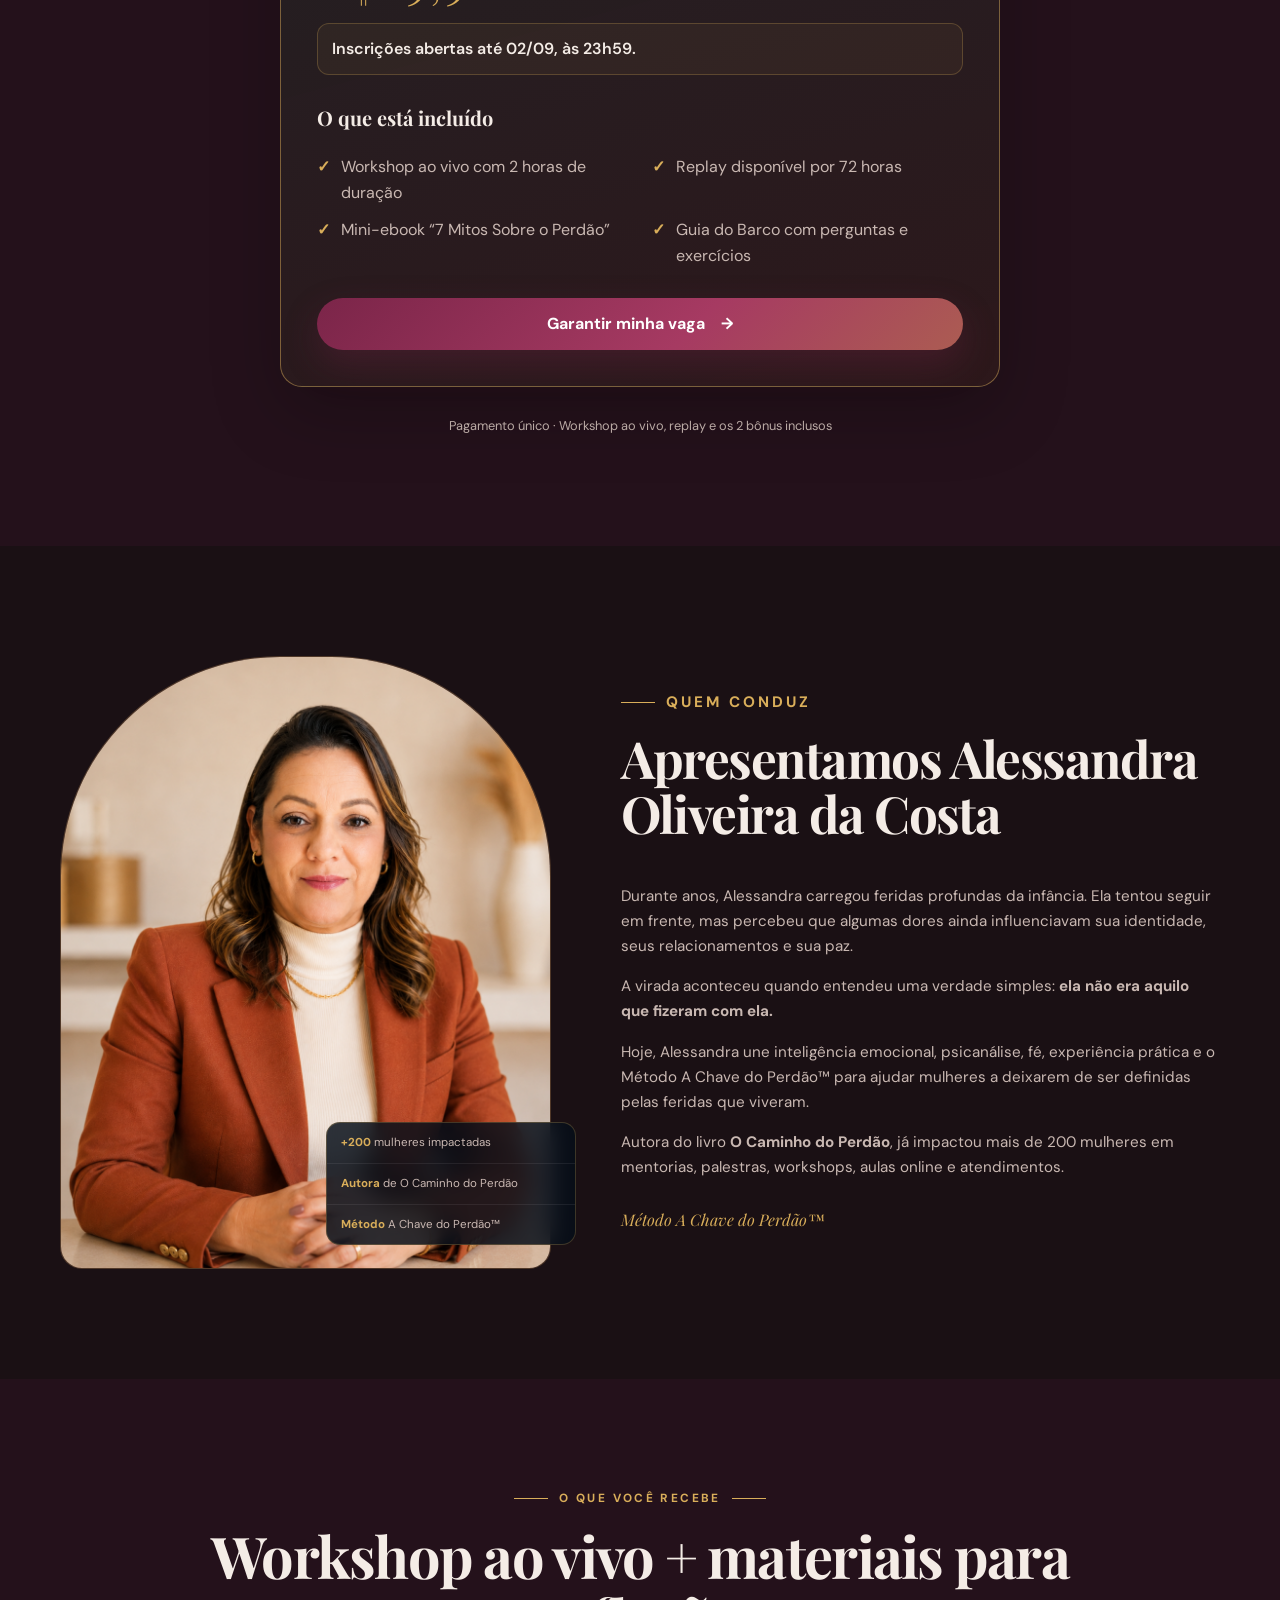
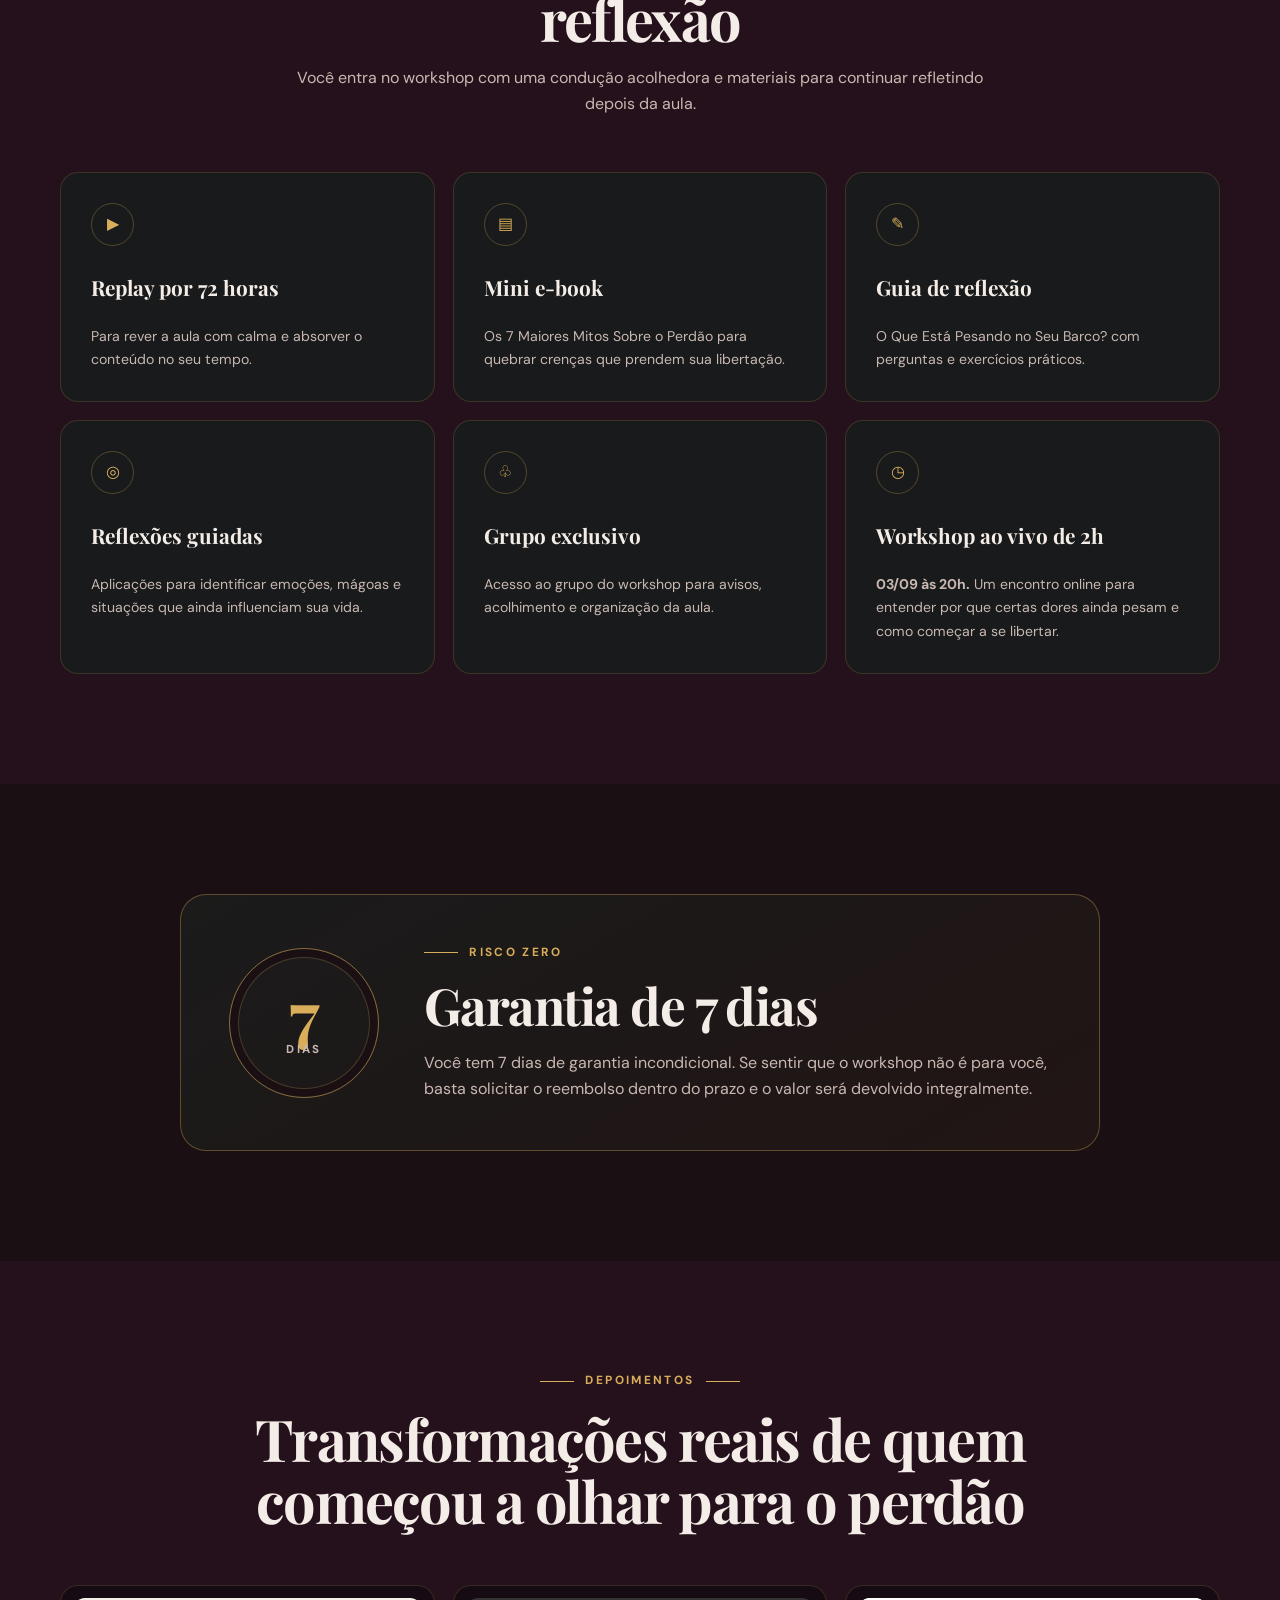
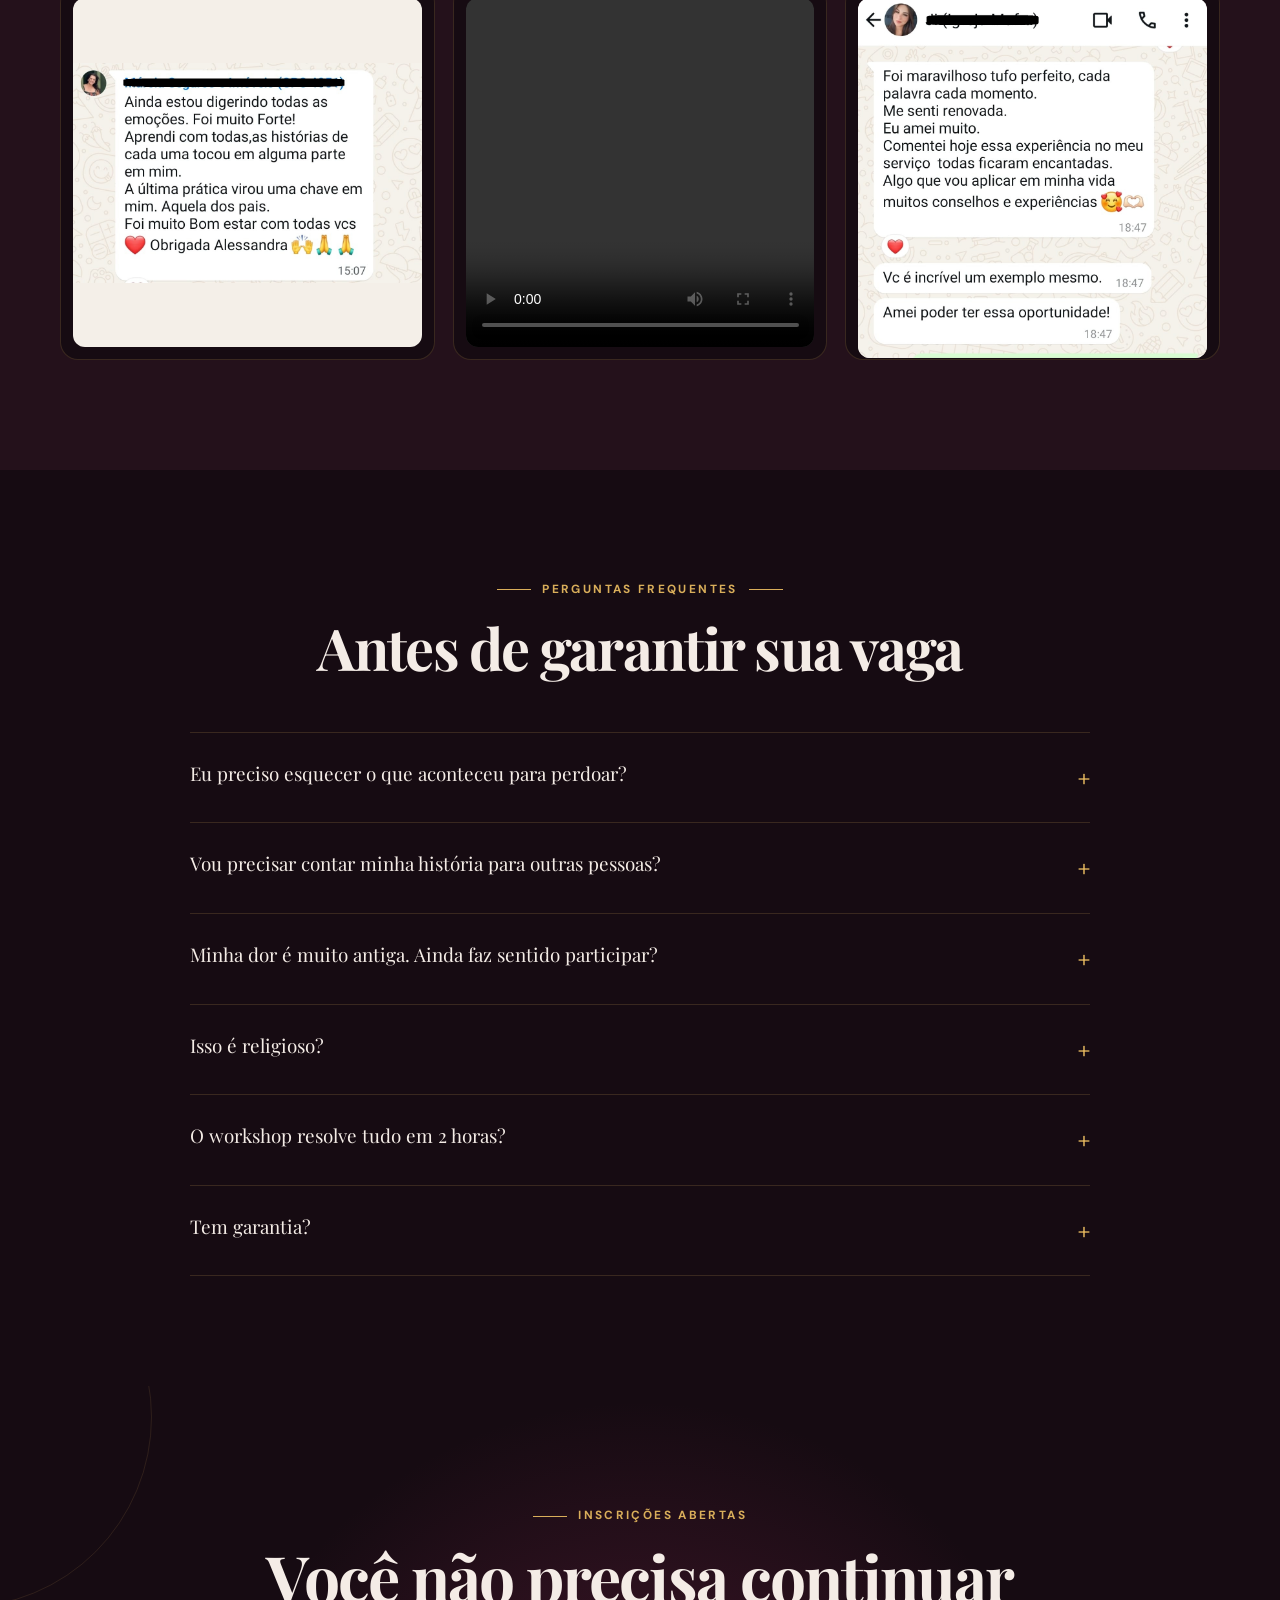
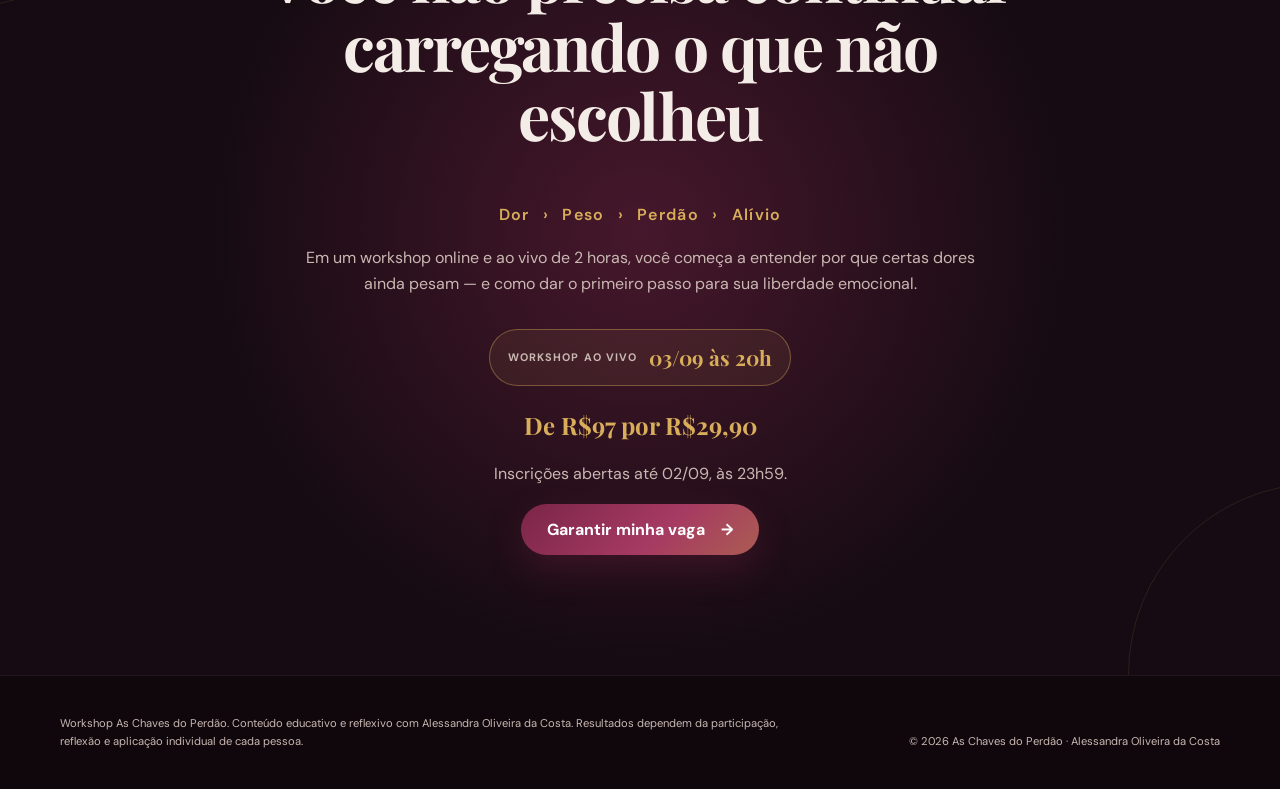
==== commit fc33d484: "Remove data duplicada da hero" ====
--- a/index.html
+++ b/index.html
@@ -43,7 +43,6 @@
           </div>
           <a class="button button-primary" id="hero-button" href="#oferta">Quero começar minha libertação emocional <span aria-hidden="true">→</span></a>
           <ul class="hero-pills" aria-label="Destaques do workshop">
-            <li class="hero-date-pill"><strong>03/09</strong> às 20h</li>
             <li>Workshop ao vivo</li>
             <li>Perdão sem culpa</li>
             <li>Liberdade emocional</li>
--- a/styles.css
+++ b/styles.css
@@ -49,8 +49,6 @@
 .hero-description p { margin-bottom: .6rem; font-size: 1.08rem; }
 .hero-pills { display: flex; flex-wrap: wrap; gap: .55rem; margin: 1.7rem 0 0; padding: 0; list-style: none; }
 .hero-pills li { padding: .45rem .75rem; border: 1px solid rgba(217,174,90,.2); border-radius: 999px; color: #d8c5bb; font-size: .72rem; }
-.hero-pills .hero-date-pill { padding: .55rem .9rem; border-color: rgba(217,174,90,.55); background: rgba(217,174,90,.1); color: var(--cream); font-size: .82rem; }
-.hero-date-pill strong { margin-right: .2rem; color: var(--gold); font-size: 1rem; }
 .hero-visual { position: relative; width: 100%; max-width: 520px; justify-self: end; }
 .image-frame { position: relative; overflow: hidden; aspect-ratio: 4 / 5; border: 1px solid rgba(217,174,90,.25); border-radius: 220px 220px 32px 32px; background: linear-gradient(160deg, #211018, var(--ink)); box-shadow: 0 35px 80px rgba(0,0,0,.38); }
 .image-frame::after { content: ""; position: absolute; inset: 0; border: 1px solid rgba(255,255,255,.06); border-radius: inherit; pointer-events: none; }
@@ -193,6 +191,10 @@
 .thank-you-copy h1 { margin-bottom: 1.35rem; font-size: clamp(3rem, 5.5vw, 5.6rem); }
 .thank-you-copy h1 span { color: var(--gold); }
 .thank-you-lead { max-width: 600px; margin-bottom: 1.7rem; font-size: 1.08rem; }
+.thank-you-event-date { display: inline-flex; align-items: center; gap: 12px; margin: 0 0 1.7rem; padding: 12px 18px; border: 1px solid rgba(217,174,90,.48); border-radius: 999px; background: rgba(217,174,90,.1); box-shadow: 0 12px 35px rgba(0,0,0,.16); }
+.thank-you-event-date span { color: var(--muted); font-size: .68rem; font-weight: 700; letter-spacing: .1em; text-transform: uppercase; }
+.thank-you-event-date strong { color: var(--gold); font-family: var(--display); font-size: 1.65rem; line-height: 1; }
+.thank-you-event-date b { color: var(--cream); font-size: 1rem; }
 .confirmation-note { display: grid; grid-template-columns: auto 1fr; gap: 16px; max-width: 610px; margin-bottom: 1.9rem; padding: 20px; border: 1px solid rgba(217,174,90,.2); border-radius: 16px; background: rgba(255,255,255,.035); }
 .confirmation-note > span { display: grid; place-items: center; width: 38px; height: 38px; border-radius: 50%; background: rgba(217,174,90,.1); color: var(--gold); }
 .confirmation-note strong { color: var(--cream); }
@@ -289,6 +291,10 @@
   .success-seal { width: 56px; height: 56px; }
   .thank-you-copy h1 { font-size: clamp(2.75rem, 13vw, 4rem); }
   .thank-you-lead { font-size: 1rem; }
+  .thank-you-event-date { display: grid; grid-template-columns: 1fr auto; width: 100%; border-radius: 16px; }
+  .thank-you-event-date span { grid-column: 1 / -1; }
+  .thank-you-event-date strong { font-size: 1.9rem; }
+  .thank-you-event-date b { justify-self: end; }
   .confirmation-note { padding: 17px; }
   .thank-you-copy .button { width: 100%; text-align: center; }
   .next-steps-card { padding: 26px 22px; border-radius: 22px; }
